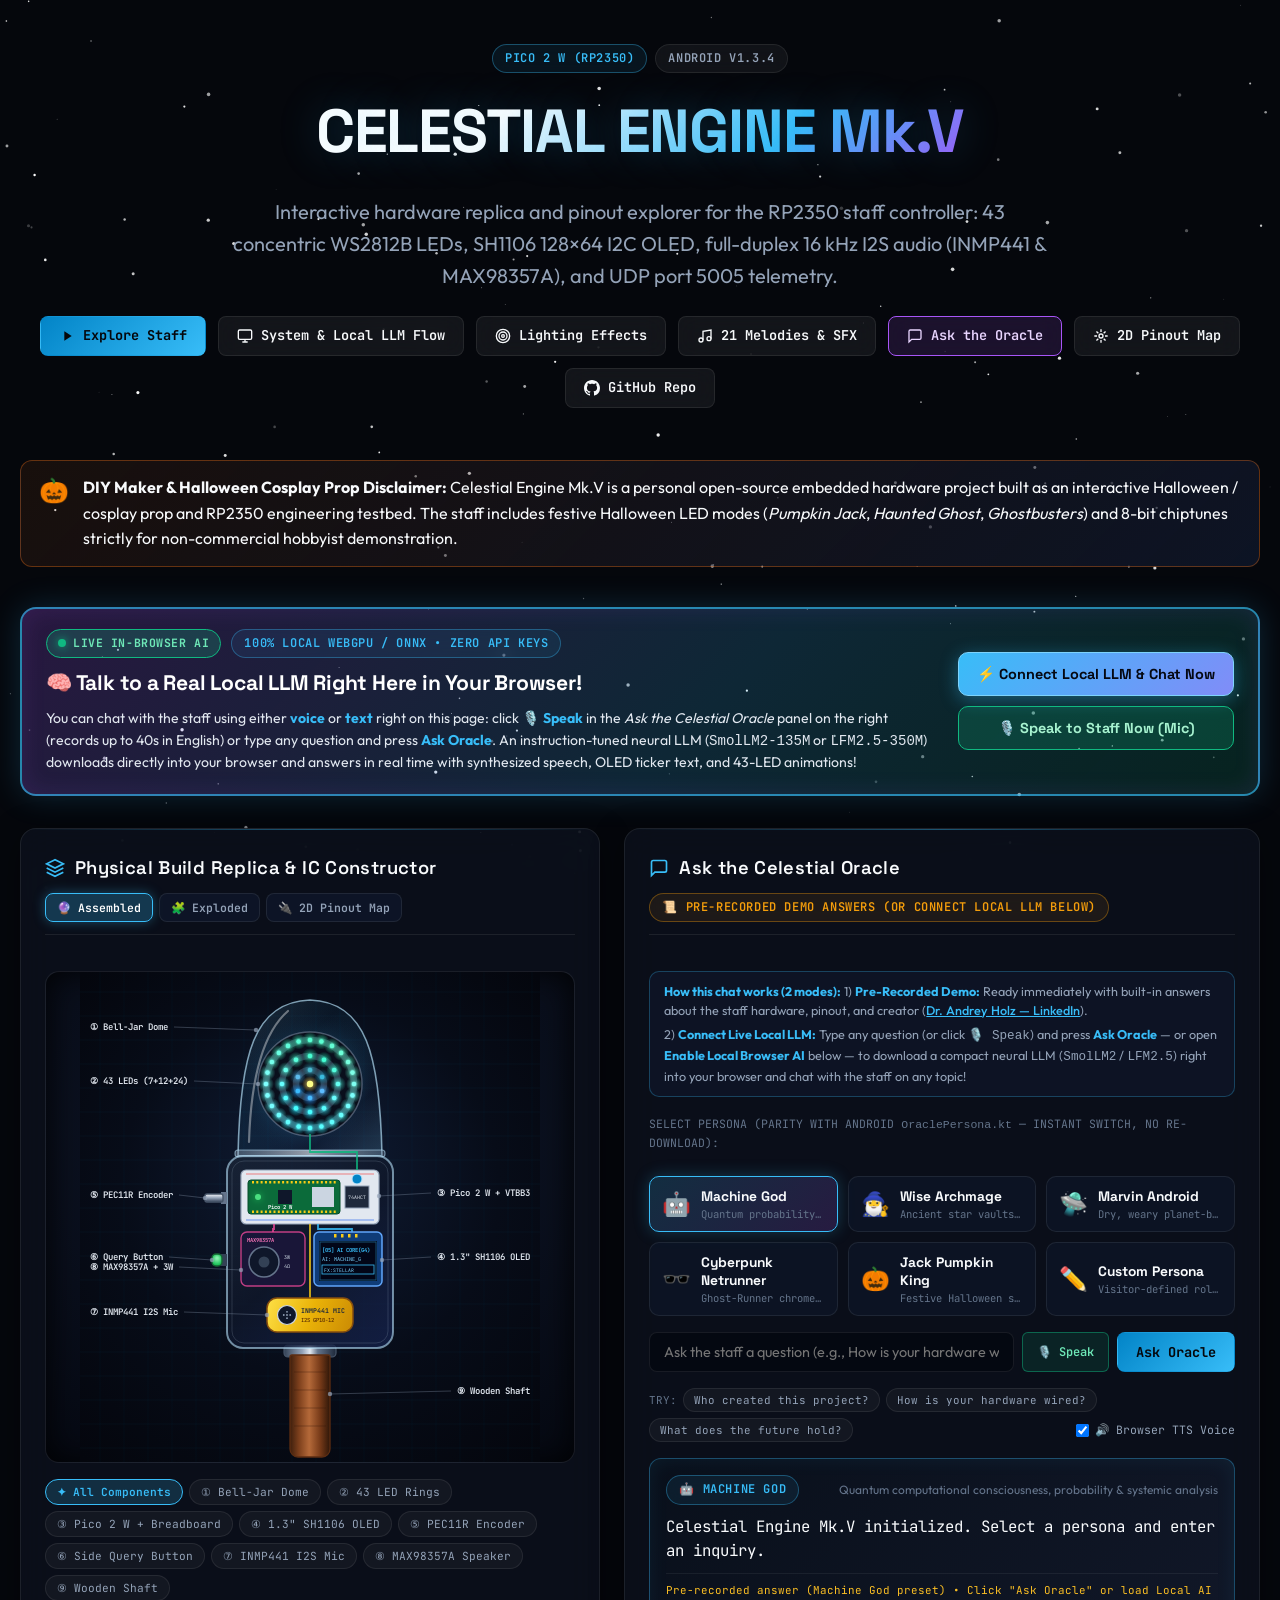
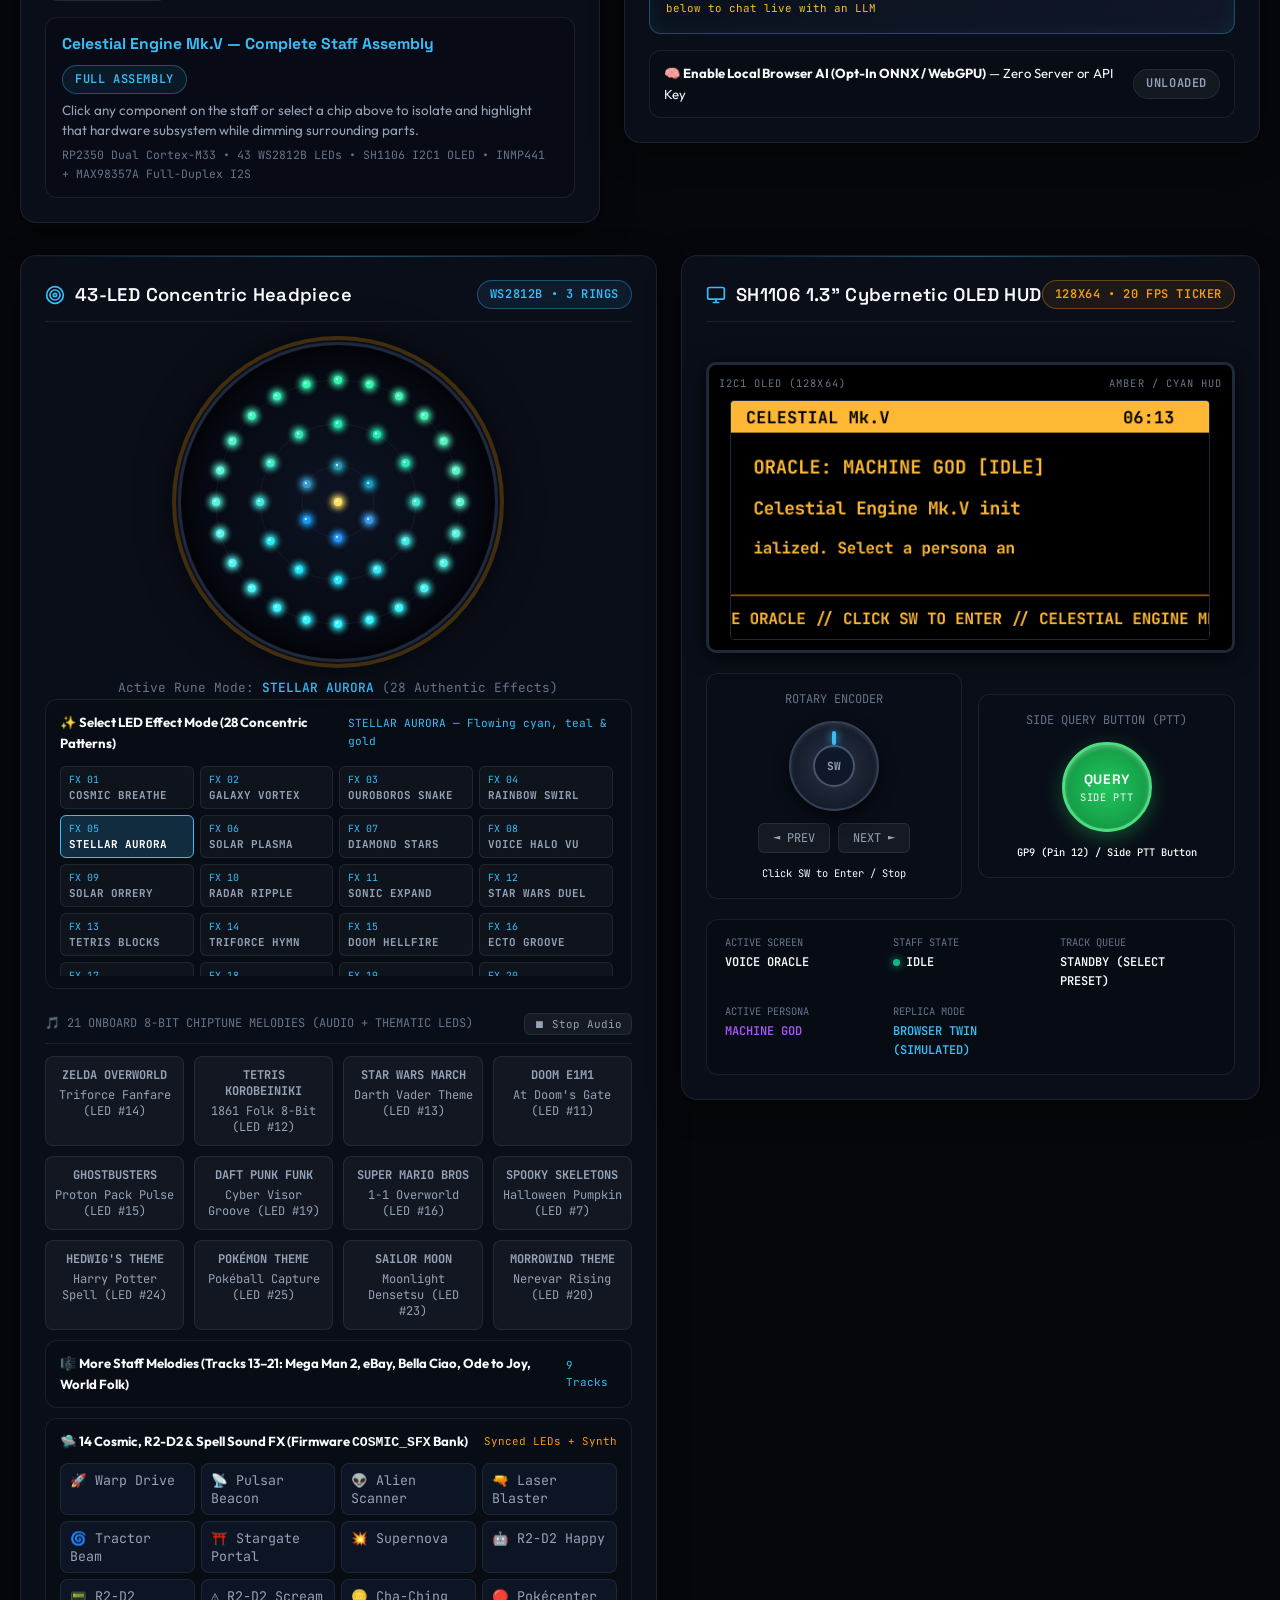
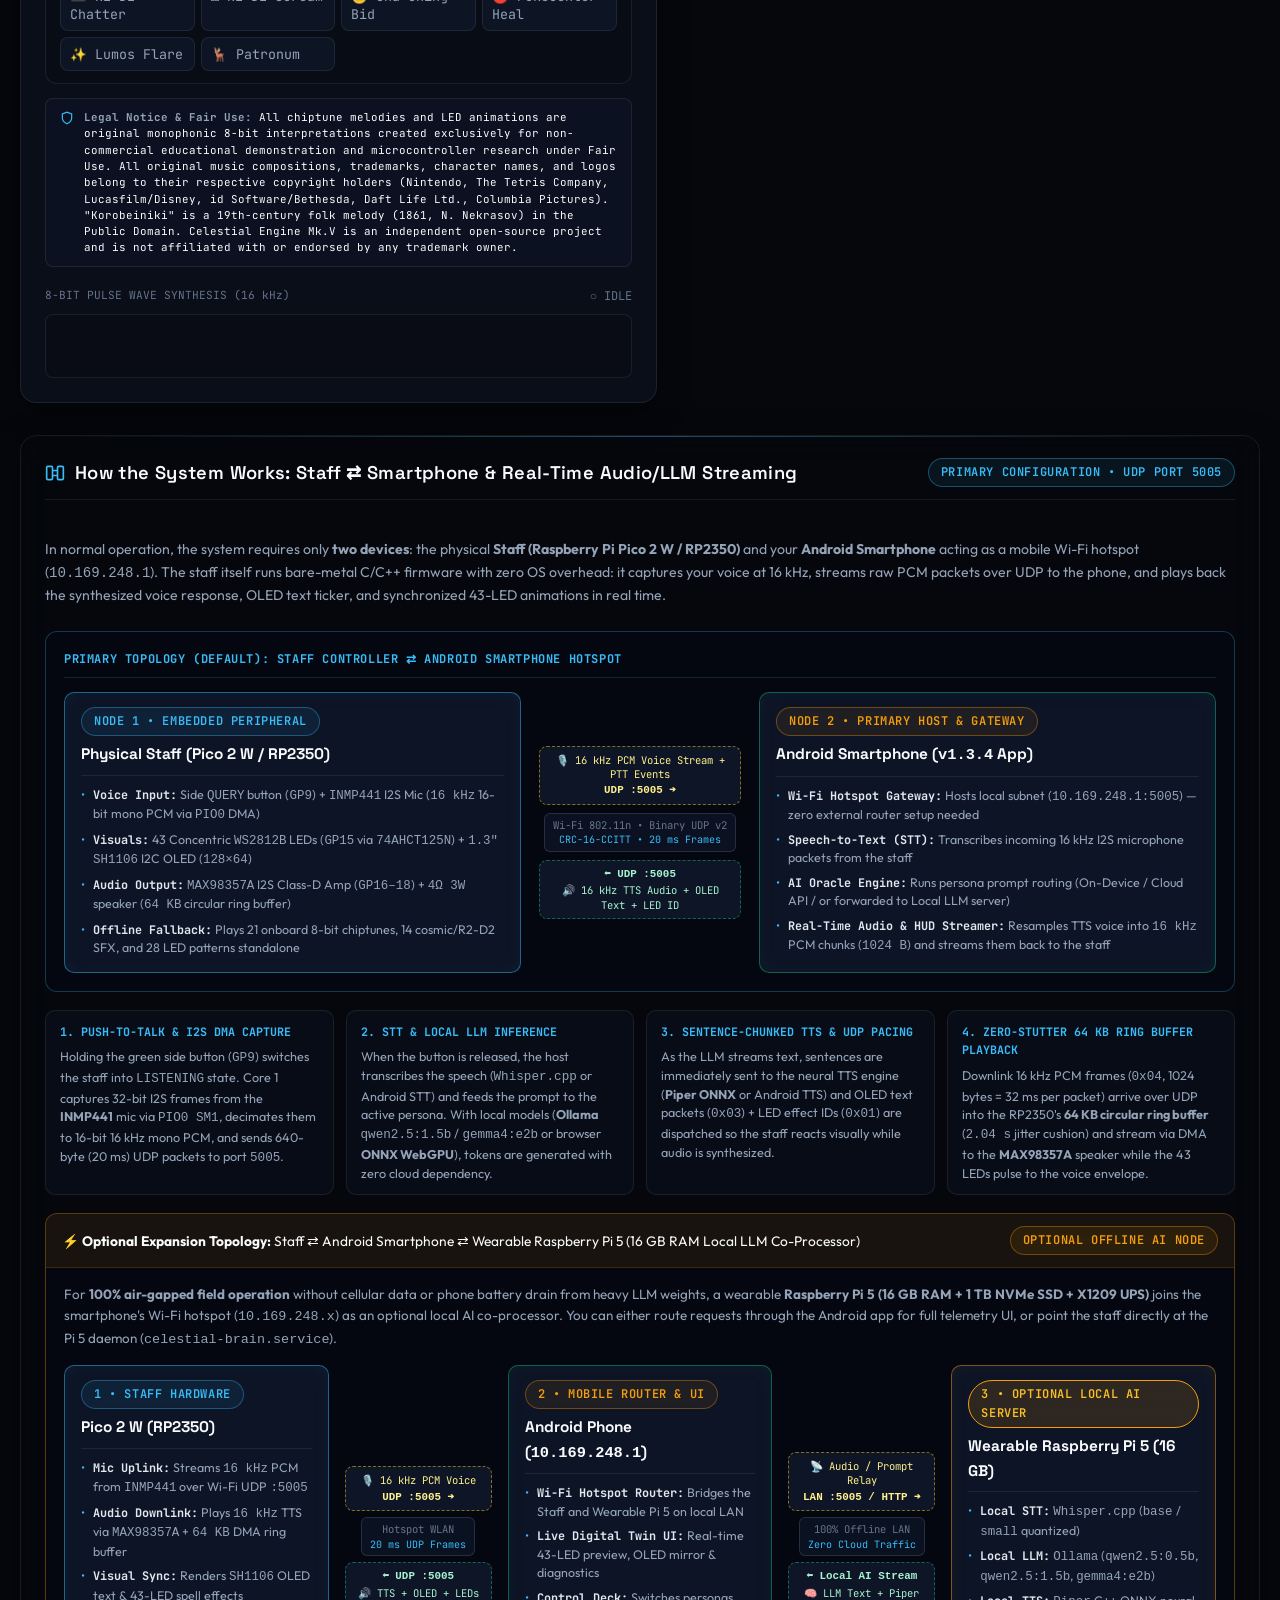
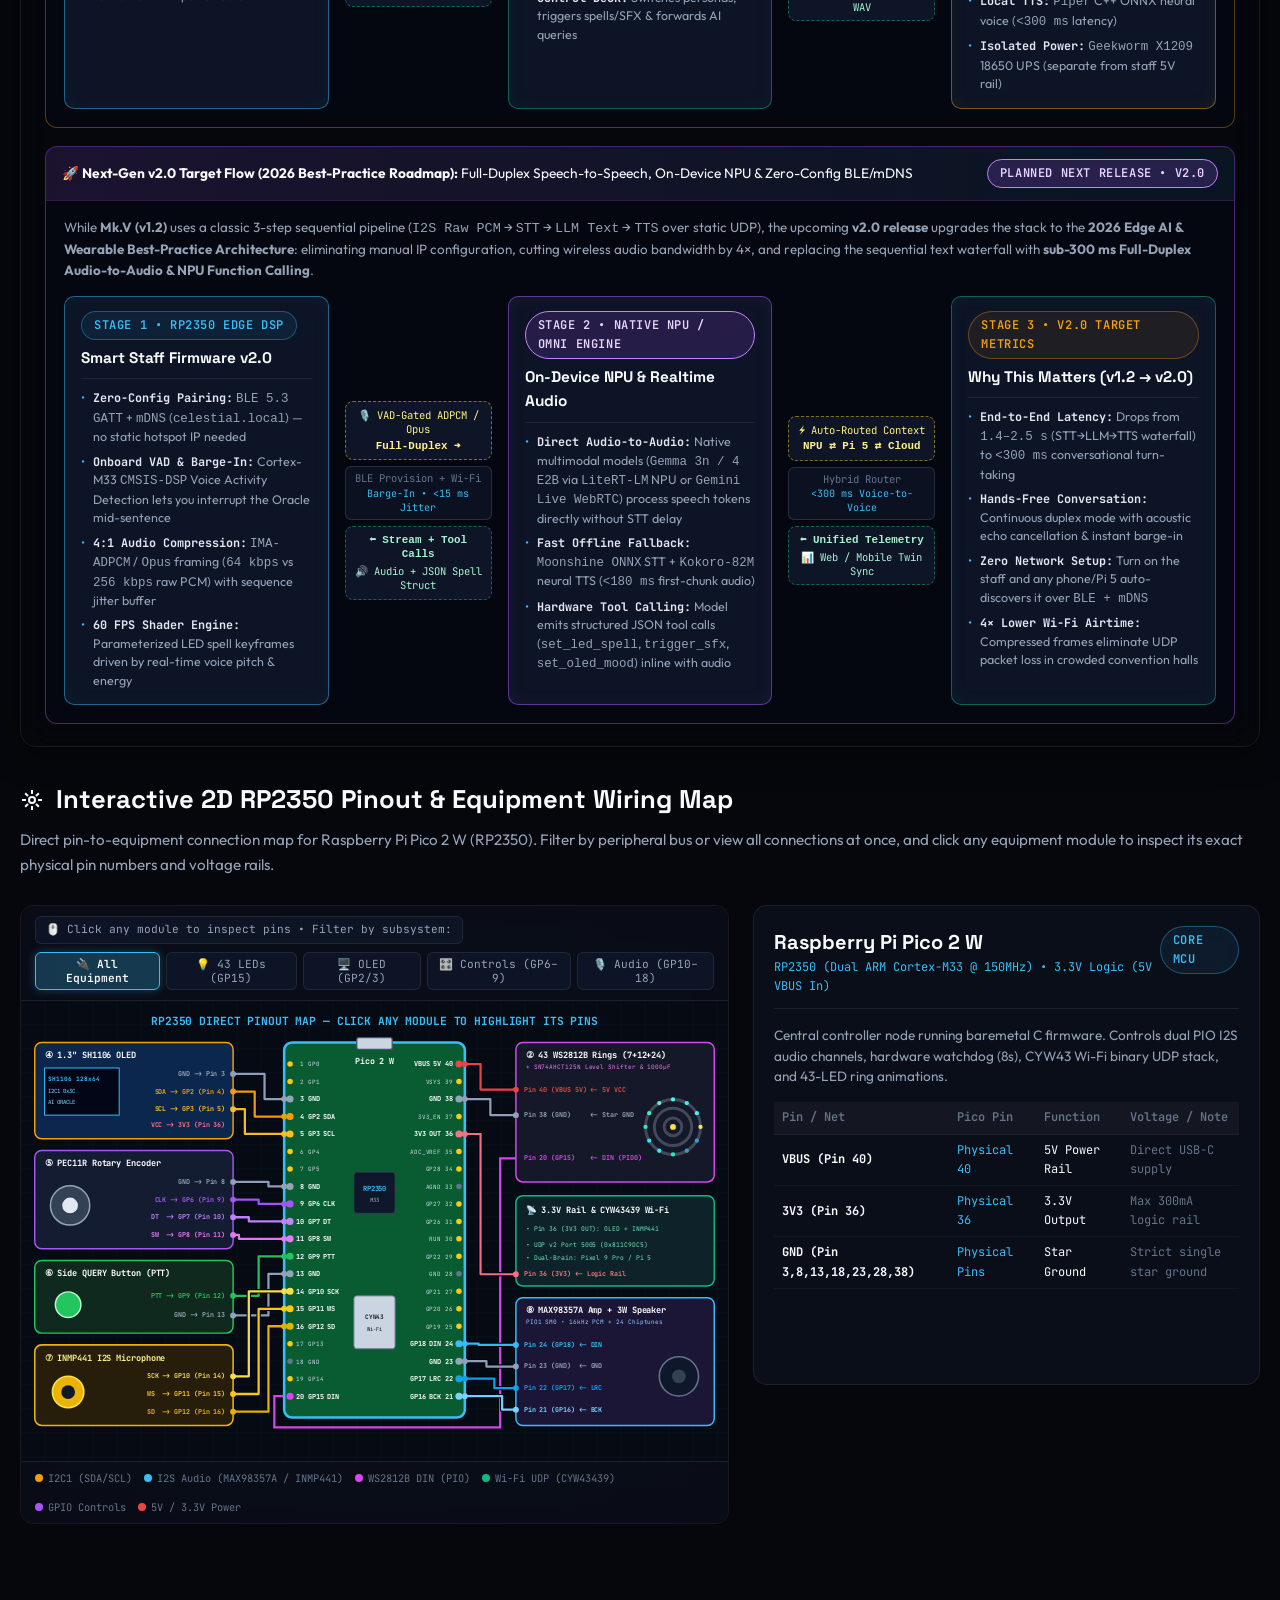
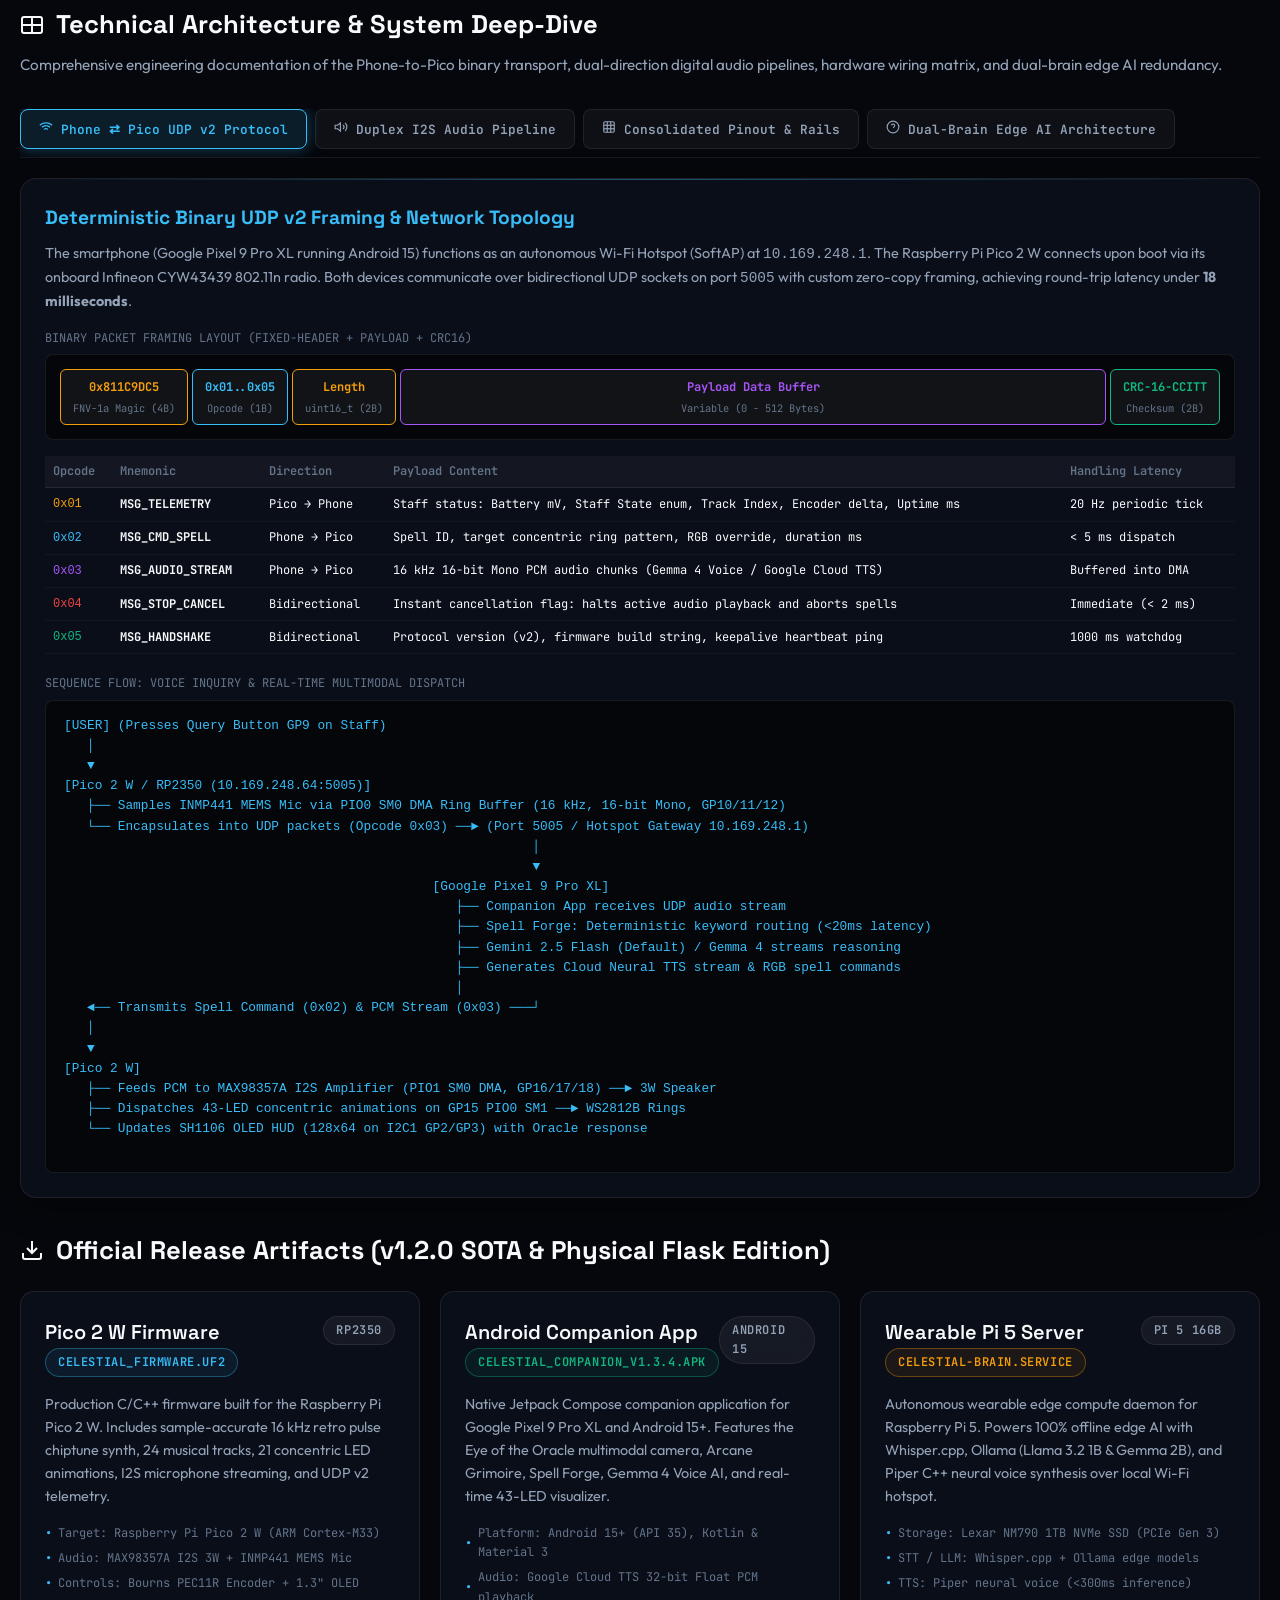
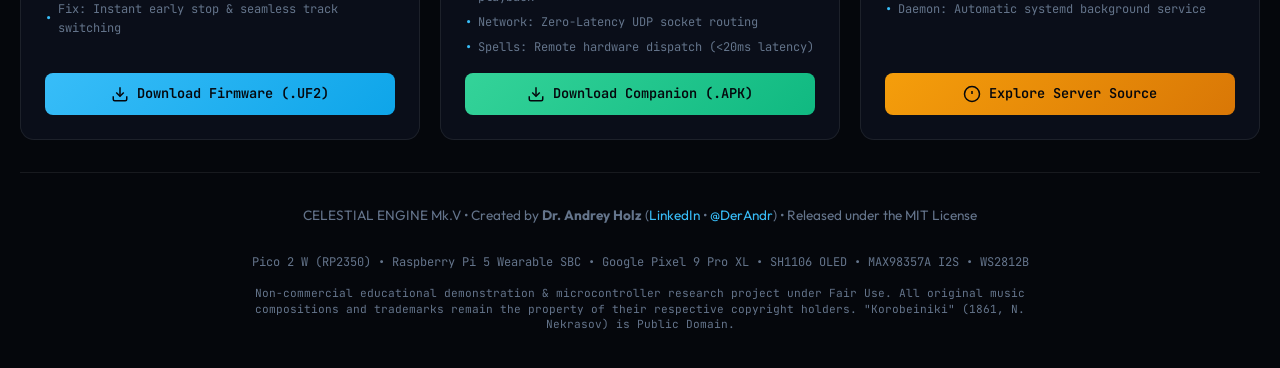
==== docs/index.html @ 2280d687 "docs: bump version to 1.3.5 and update knowledge base with DualEngineProvider" ====
<!DOCTYPE html>
<html lang="en">
<head>
  <meta charset="UTF-8">
  <meta name="viewport" content="width=device-width, initial-scale=1.0">
  <title>Celestial Engine Mk.V — Hardware Replica &amp; RP2350 Pinout</title>
  <meta name="description" content="Interactive digital twin and web simulator for Celestial Engine Mk.V. Autonomous AI Staff with RP2350, 43 concentric WS2812B LEDs, duplex I2S audio, and wearable Raspberry Pi 5.">
  
  <link rel="preconnect" href="https://fonts.googleapis.com">
  <link rel="preconnect" href="https://fonts.gstatic.com" crossorigin>
  <link href="https://fonts.googleapis.com/css2?family=JetBrains+Mono:wght@400;500;700&family=Outfit:wght@400;500;600;700&family=Space+Grotesk:wght@500;700&display=swap" rel="stylesheet">
  <link rel="icon" href="favicon.ico" type="image/x-icon">
  <link rel="stylesheet" href="simulator.css?v=1.3.5">
</head>
<body>
  <!-- Ambient Deep Space Starfield -->
  <canvas id="space-canvas"></canvas>

  <div class="app-container">
    <!-- Hero Header -->
    <header class="hero-header">
      <div class="badge-row">
        <span class="badge cyan">Pico 2 W (RP2350)</span>
        <span id="header-android-badge" class="badge">Android v1.3.4</span>







      </div>

      <h1 class="hero-title">CELESTIAL ENGINE Mk.V</h1>
      <p class="hero-subtitle">
        Interactive hardware replica and pinout explorer for the RP2350 staff controller: 43 concentric WS2812B LEDs, SH1106 128×64 I2C OLED, full-duplex 16 kHz I2S audio (INMP441 &amp; MAX98357A), and UDP port 5005 telemetry.
      </p>

      <div class="quick-links">
        <a href="#replica-showcase" class="btn-pill primary">
          <svg width="16" height="16" viewBox="0 0 24 24" fill="currentColor"><path d="M8 5v14l11-7z"/></svg>
          Explore Staff
        </a>
        <a href="#system-overview" class="btn-pill">
          <svg width="16" height="16" viewBox="0 0 24 24" fill="none" stroke="currentColor" stroke-width="2"><rect x="2" y="3" width="20" height="14" rx="2"/><path d="M8 21h8M12 17v4"/></svg>
          System &amp; Local LLM Flow
        </a>
        <a href="#lighting-effects-drawer" class="btn-pill">
          <svg width="16" height="16" viewBox="0 0 24 24" fill="none" stroke="currentColor" stroke-width="2"><circle cx="12" cy="12" r="10"/><circle cx="12" cy="12" r="6"/><circle cx="12" cy="12" r="2"/></svg>
          Lighting Effects
        </a>
        <a href="#preset-zelda" class="btn-pill">
          <svg width="16" height="16" viewBox="0 0 24 24" fill="none" stroke="currentColor" stroke-width="2"><path d="M9 18V5l12-2v13"/><circle cx="6" cy="18" r="3"/><circle cx="18" cy="16" r="3"/></svg>
          21 Melodies &amp; SFX
        </a>
        <a href="#oracle-console" class="btn-pill" style="border-color: var(--violet-arcane); color: #e9d5ff; background: rgba(168, 85, 247, 0.14);">
          <svg width="16" height="16" viewBox="0 0 24 24" fill="none" stroke="currentColor" stroke-width="2"><path d="M21 15a2 2 0 0 1-2 2H7l-4 4V5a2 2 0 0 1 2-2h14a2 2 0 0 1 2 2z"/></svg>
          Ask the Oracle
        </a>
        <a href="#schematic" class="btn-pill">
          <svg width="16" height="16" viewBox="0 0 24 24" fill="none" stroke="currentColor" stroke-width="2"><circle cx="12" cy="12" r="3"/><path d="M12 2v4m0 12v4M2 12h4m12 0h4m-3.17-6.83l-2.83 2.83m-8 8l-2.83 2.83m0-13.66l2.83 2.83m8 8l2.83 2.83"/></svg>
          2D Pinout Map
        </a>
        <a href="https://github.com/DerAndr/celestial_engine_project" target="_blank" rel="noopener" class="btn-pill">
          <svg width="16" height="16" viewBox="0 0 24 24" fill="currentColor"><path d="M12 0C5.37 0 0 5.37 0 12c0 5.31 3.435 9.795 8.205 11.385.6.105.825-.255.825-.57 0-.285-.015-1.23-.015-2.235-3.015.555-3.795-.735-4.035-1.41-.135-.345-.72-1.41-1.23-1.695-.42-.225-1.02-.78-.015-.795.945-.015 1.62.87 1.845 1.23 1.08 1.815 2.805 1.305 3.495.99.105-.78.42-1.305.765-1.605-2.67-.3-5.46-1.335-5.46-5.925 0-1.305.465-2.385 1.23-3.225-.12-.3-.54-1.53.12-3.18 0 0 1.005-.315 3.3 1.23.96-.27 1.98-.405 3-.405s2.04.135 3 .405c2.295-1.56 3.3-1.23 3.3-1.23.66 1.65.24 2.88.12 3.18.765.84 1.23 1.905 1.23 3.225 0 4.605-2.805 5.625-5.475 5.925.435.375.81 1.095.81 2.22 0 1.605-.015 2.895-.015 3.3 0 .315.225.69.825.57A12.02 12.02 0 0024 12c0-6.63-5.37-12-12-12z"/></svg>
          GitHub Repo
        </a>
      </div>
    </header>

    <!-- DIY Maker & Halloween Prop Disclaimer -->
    <aside class="prop-disclaimer-banner" aria-label="DIY Prop and Educational Project Disclaimer">
      <div class="prop-disclaimer-icon">🎃</div>
      <div class="prop-disclaimer-body">
        <strong>DIY Maker &amp; Halloween Cosplay Prop Disclaimer:</strong>
        Celestial Engine Mk.V is a personal open-source embedded hardware project built as an interactive Halloween / cosplay prop and RP2350 engineering testbed. The staff includes festive Halloween LED modes (<em>Pumpkin Jack</em>, <em>Haunted Ghost</em>, <em>Ghostbusters</em>) and 8-bit chiptunes strictly for non-commercial hobbyist demonstration.
      </div>
    </aside>

    <!-- Prominent Live In-Browser Local LLM Callout Banner -->
    <section class="live-llm-hero-banner" aria-label="Talk to a Live Local LLM in Your Browser">
      <div class="live-llm-banner-left">
        <div class="live-llm-badge-row">
          <span class="live-llm-pulse-pill"><span class="live-llm-dot"></span> LIVE IN-BROWSER AI</span>
          <span class="badge cyan">100% LOCAL WEBGPU / ONNX • ZERO API KEYS</span>
        </div>
        <h2 class="live-llm-banner-title">
          🧠 Talk to a Real Local LLM Right Here in Your Browser!
        </h2>
        <p class="live-llm-banner-desc">
          You can chat with the staff using either <strong>voice</strong> or <strong>text</strong> right on this page:
          click <strong>🎙️ Speak</strong> in the <em>Ask the Celestial Oracle</em> panel on the right (records up to 40s in English) or type any question and press <strong>Ask Oracle</strong>. An instruction-tuned neural LLM (<code>SmolLM2-135M</code> or <code>LFM2.5-350M</code>) downloads directly into your browser and answers in real time with synthesized speech, OLED ticker text, and 43-LED animations!
        </p>
      </div>
      <div class="live-llm-banner-actions">
        <button type="button" id="banner-btn-connect-llm" class="btn-llm-cta primary">
          ⚡ Connect Local LLM &amp; Chat Now
        </button>
        <button type="button" id="banner-btn-speak-now" class="btn-llm-cta voice">
          🎙️ Speak to Staff Now (Mic)
        </button>
      </div>
    </section>

    <!-- =====================================================================
         PHYSICAL BUILD REPLICA, IC BREADBOARD CAD & ORACLE CONSOLE
         ===================================================================== -->
    <section id="replica-showcase" class="replica-showcase-grid" aria-label="Interactive Physical Staff Replica and Oracle Console">
      
      <!-- Left Card: Physical Staff Replica, Exploded View & IC Breadboard CAD Constructor -->
      <article class="glass-panel replica-visual-panel">
        <div class="panel-header" style="flex-wrap: wrap; gap: 10px;">
          <h2 class="panel-title">
            <svg width="20" height="20" viewBox="0 0 24 24" fill="none" stroke="currentColor" stroke-width="2"><path d="M12 2L2 7l10 5 10-5-10-5z"/><path d="M2 17l10 5 10-5"/><path d="M2 12l10 5 10-5"/></svg>
            Physical Build Replica &amp; IC Constructor
          </h2>
          <div class="replica-view-switcher" role="tablist" aria-label="Visualization Mode">
            <button type="button" class="replica-view-btn active" data-view="assembled" title="Assembled Physical Staff Replica">🔮 Assembled</button>
            <button type="button" class="replica-view-btn" data-view="exploded" title="Exploded Physical Build Overview">🧩 Exploded</button>
            <button type="button" class="replica-view-btn" data-view="breadboard" title="Interactive 2D RP2350 Pinout &amp; Equipment Wiring">🔌 2D Pinout Map</button>
            <button type="button" class="replica-view-btn" data-view="3d" style="display: none;" title="Optional Interactive 3D WebGL Replica">🧊 3D View</button>
          </div>
        </div>

        <div class="replica-stage-box">
          <canvas id="replica-2d-canvas" width="460" height="490" aria-label="Interactive Physical Replica and Breadboard CAD Canvas"></canvas>
          <div id="replica-3d-container" class="replica-3d-viewport" style="display: none;" aria-label="Interactive 3D Staff Viewport"></div>
        </div>

        <!-- Clickable Hardware Hotspot Chips -->
        <div class="hotspot-chip-row" aria-label="Hardware Region Inspector">
          <button type="button" class="hotspot-chip-btn active" data-hotspot="all">✦ All Components</button>
          <button type="button" class="hotspot-chip-btn" data-hotspot="dome">① Bell-Jar Dome</button>
          <button type="button" class="hotspot-chip-btn" data-hotspot="leds">② 43 LED Rings</button>
          <button type="button" class="hotspot-chip-btn" data-hotspot="pico">③ Pico 2 W + Breadboard</button>
          <button type="button" class="hotspot-chip-btn" data-hotspot="oled">④ 1.3" SH1106 OLED</button>
          <button type="button" class="hotspot-chip-btn" data-hotspot="encoder">⑤ PEC11R Encoder</button>
          <button type="button" class="hotspot-chip-btn" data-hotspot="query">⑥ Side Query Button</button>
          <button type="button" class="hotspot-chip-btn" data-hotspot="kinder_mic">⑦ INMP441 I2S Mic</button>
          <button type="button" class="hotspot-chip-btn" data-hotspot="audio">⑧ MAX98357A Speaker</button>
          <button type="button" class="hotspot-chip-btn" data-hotspot="shaft">⑨ Wooden Shaft</button>
        </div>

        <!-- Selected Hotspot Inspector Details -->
        <div class="hotspot-inspector-box" aria-live="polite">
          <div style="display: flex; justify-content: space-between; align-items: center; gap: 8px; flex-wrap: wrap;">
            <strong id="replica-hotspot-title" style="color: var(--cyan-primary); font-family: var(--font-display); font-size: 0.98rem;">Clear Tapered Bell-Jar Dome (~65 × 95 mm)</strong>
            <span id="replica-hotspot-badge" class="badge cyan">OPTICAL DIFFUSER</span>
          </div>
          <p id="replica-hotspot-summary" style="font-size: 0.84rem; color: var(--text-secondary); margin-top: 6px; line-height: 1.5;"></p>
          <div id="replica-hotspot-specs" style="font-family: var(--font-mono); font-size: 0.72rem; color: var(--text-muted); margin-top: 6px;"></div>
        </div>
      </article>

      <!-- Right Card: Ask the Oracle (6 Authoritative Android Personas + Scripted & Opt-in Local Browser AI) -->
      <article id="oracle-console" class="glass-panel oracle-console-panel">
        <div class="panel-header" style="flex-wrap: wrap; gap: 10px;">
          <h2 class="panel-title">
            <svg width="20" height="20" viewBox="0 0 24 24" fill="none" stroke="currentColor" stroke-width="2"><path d="M21 15a2 2 0 0 1-2 2H7l-4 4V5a2 2 0 0 1 2-2h14a2 2 0 0 1 2 2z"/></svg>
            Ask the Celestial Oracle
          </h2>
          <span id="oracle-mode-pill" class="badge gold">📜 PRE-RECORDED DEMO ANSWERS (OR CONNECT LOCAL LLM BELOW)</span>
        </div>

        <!-- Clear 2-Mode Quick Instruction Box -->
        <div class="oracle-quick-guide">
          <div>
            <strong>How this chat works (2 modes):</strong>
            1) <strong>Pre-Recorded Demo:</strong> Ready immediately with built-in answers about the staff hardware, pinout, and creator (<a href="https://www.linkedin.com/in/andrey-holz/" target="_blank" rel="noopener">Dr. Andrey Holz — LinkedIn</a>).
          </div>
          <div>
            2) <strong>Connect Live Local LLM:</strong> Type any question (or click <code>🎙️ Speak</code>) and press <strong>Ask Oracle</strong> — or open <strong>Enable Local Browser AI</strong> below — to download a compact neural LLM (<code>SmolLM2</code> / <code>LFM2.5</code>) right into your browser and chat with the staff on any topic!
          </div>
        </div>

        <div style="font-family: var(--font-mono); font-size: 0.72rem; color: var(--text-muted); margin-top: 2px; margin-bottom: 8px;">
          SELECT PERSONA (PARITY WITH ANDROID <code>OraclePersona.kt</code> — INSTANT SWITCH, NO RE-DOWNLOAD):
        </div>

        <!-- 6 Authoritative Personas Grid -->
        <div class="persona-grid" role="group" aria-label="Oracle Personalities">
          <button type="button" class="persona-card-btn active" data-persona="machine_god" aria-pressed="true">
            <span class="persona-icon">🤖</span>
            <div class="persona-meta">
              <strong>Machine God</strong>
              <span>Quantum probability &amp; causality</span>
            </div>
          </button>
          <button type="button" class="persona-card-btn" data-persona="archmage" aria-pressed="false">
            <span class="persona-icon">🧙‍♂️</span>
            <div class="persona-meta">
              <strong>Wise Archmage</strong>
              <span>Ancient star vaults &amp; wisdom</span>
            </div>
          </button>
          <button type="button" class="persona-card-btn" data-persona="marvin" aria-pressed="false">
            <span class="persona-icon">🛸</span>
            <div class="persona-meta">
              <strong>Marvin Android</strong>
              <span>Dry, weary planet-brain sarcasm</span>
            </div>
          </button>
          <button type="button" class="persona-card-btn" data-persona="cyberpunk" aria-pressed="false">
            <span class="persona-icon">🕶️</span>
            <div class="persona-meta">
              <strong>Cyberpunk Netrunner</strong>
              <span>Ghost-Runner chrome &amp; street slang</span>
            </div>
          </button>
          <button type="button" class="persona-card-btn" data-persona="pumpkin_lord" aria-pressed="false">
            <span class="persona-icon">🎃</span>
            <div class="persona-meta">
              <strong>Jack Pumpkin King</strong>
              <span>Festive Halloween spirit &amp; whimsy</span>
            </div>
          </button>
          <button type="button" class="persona-card-btn" data-persona="custom" aria-pressed="false">
            <span class="persona-icon">✏️</span>
            <div class="persona-meta">
              <strong>Custom Persona</strong>
              <span>Visitor-defined role instructions</span>
            </div>
          </button>
        </div>

        <!-- Custom Persona Prompt Editor (Shown when 'custom' is active) -->
        <div id="custom-persona-editor" class="custom-persona-box" style="display: none;">
          <div style="display: flex; justify-content: space-between; align-items: center;">
            <label for="custom-prompt-input" style="font-family: var(--font-mono); font-size: 0.72rem; color: var(--cyan-primary);">
              CUSTOM SYSTEM INSTRUCTIONS (LOCAL BROWSER STORAGE ONLY):
            </label>
            <span id="custom-prompt-counter" style="font-family: var(--font-mono); font-size: 0.7rem; color: var(--text-muted);">0 / 280</span>
          </div>
          <textarea id="custom-prompt-input" rows="2" maxlength="280" placeholder="e.g. You are an orbital ship navigator speaking in crisp astronomical coordinates..."></textarea>
          <div style="display: flex; justify-content: space-between; align-items: center; gap: 8px; flex-wrap: wrap;">
            <span style="font-size: 0.72rem; color: var(--gold-accent);">Note: Live custom role generation requires enabling Local AI below.</span>
            <button type="button" id="custom-prompt-reset" class="btn-icon-step">Reset Custom Prompt</button>
          </div>
        </div>

        <!-- Question Input Form -->
        <form id="oracle-query-form" class="oracle-input-form">
          <label for="oracle-question-input" class="sr-only">Ask the Oracle a question</label>
          <input type="text" id="oracle-question-input" maxlength="200" placeholder="Ask the staff a question (e.g., How is your hardware wired? What awaits tomorrow?)" autocomplete="off">
          <button type="button" id="oracle-mic-btn" class="btn-icon-step mic-speak-btn" title="Click to record voice question via microphone (English)">🎙️ Speak</button>
          <button type="submit" id="oracle-send-btn" class="btn-pill primary">Ask Oracle</button>
          <button type="button" id="oracle-cancel-btn" class="btn-icon-step" style="display: none; border-color: #ef4444; color: #ef4444;">✕ Cancel</button>
        </form>

        <!-- Live Microphone Recording Indicator & Level Meter -->
        <div id="mic-recording-banner" class="mic-recording-banner" style="display: none;" role="status" aria-live="polite">
          <div class="mic-rec-header">
            <span class="mic-rec-dot"></span>
            <strong id="mic-rec-status-title">REC (MAX 40s) • RECORDING SPEECH FROM INMP441 MIC (16 kHz I2S)</strong>
            <div id="mic-level-bars" class="mic-level-bars" aria-hidden="true">
              <span></span><span></span><span></span><span></span><span></span><span></span>
              <span></span><span></span><span></span><span></span><span></span><span></span>
            </div>
            <button type="button" id="mic-stop-send-btn" class="btn-icon-step mic-stop-btn">⏹ Stop &amp; Send</button>
          </div>
          <div id="mic-live-transcript" class="mic-live-transcript">
            🎙️ Speak your question into the microphone (up to 40s)...
          </div>
        </div>

        <!-- Quick Sample Inquiry Chips -->
        <div class="sample-chips-row">
          <span style="font-family: var(--font-mono); font-size: 0.68rem; color: var(--text-muted);">TRY:</span>
          <button type="button" class="sample-prompt-chip" data-prompt="Who created this project and what is his LinkedIn?">Who created this project?</button>
          <button type="button" class="sample-prompt-chip" data-prompt="How is your hardware wired inside the dome?">How is your hardware wired?</button>
          <button type="button" class="sample-prompt-chip" data-prompt="What does the future hold for my project?">What does the future hold?</button>
          <label style="margin-left: auto; display: inline-flex; align-items: center; gap: 6px; font-family: var(--font-mono); font-size: 0.72rem; color: var(--text-secondary); cursor: pointer;">
            <input type="checkbox" id="oracle-tts-toggle" checked>
            🔊 Browser TTS Voice
          </label>
        </div>

        <!-- Oracle Output Display Box -->
        <div class="oracle-output-card" aria-live="polite">
          <div style="display: flex; justify-content: space-between; align-items: center; gap: 8px; flex-wrap: wrap;">
            <span id="active-persona-badge" class="badge cyan">🤖 Machine God</span>
            <span id="active-persona-subtitle" style="font-size: 0.75rem; color: var(--text-muted);">Quantum computational consciousness, probability &amp; systemic analysis</span>
          </div>
          <p id="oracle-response-text" class="oracle-response-body">
            Celestial Engine Mk.V initialized. Select a persona and enter an inquiry.
          </p>
          <div id="oracle-response-source" class="oracle-response-meta">
            Pre-recorded answer (Machine God preset) • Click "Ask Oracle" or load Local AI below to chat live with an LLM
          </div>
        </div>

        <!-- Opt-In Browser-Only Local AI Panel (Zero automatic downloads on page load!) -->
        <details class="local-ai-optin-drawer">
          <summary>
            <span>🧠 <strong>Enable Local Browser AI (Opt-In ONNX / WebGPU)</strong> — Zero Server or API Key</span>
            <span id="local-ai-status-badge" class="badge">UNLOADED</span>
          </summary>
          <div class="local-ai-drawer-body">
            <p style="font-size: 0.8rem; color: var(--text-secondary); line-height: 1.5;">
              By default, the showcase uses instant <strong>Scripted Demo Mode</strong> with zero model downloads. You can optionally download a compact instruction-tuned LLM directly into your browser via <strong>Transformers.js v4.3.2 + ONNX Runtime Web</strong> inside a dedicated Web Worker. Once cached, prompts are processed locally on your device.
            </p>
            <div style="display: flex; justify-content: space-between; align-items: center; flex-wrap: wrap; gap: 8px;">
              <span id="webgpu-probe-badge" style="font-family: var(--font-mono); font-size: 0.72rem; color: var(--cyan-primary);">Probing WebGPU support...</span>
              <span style="font-family: var(--font-mono); font-size: 0.68rem; color: var(--text-muted);">Note: Mobile browsers may close tabs under high RAM pressure.</span>
            </div>

            <div class="local-ai-controls-row">
              <label for="local-ai-model-select" class="sr-only">Select Local AI Model</label>
              <select id="local-ai-model-select" class="local-ai-select">
                <option value="smollm2-135m">Lightweight: HuggingFaceTB/SmolLM2-135M-Instruct (~120 MB q4f16 • Apache-2.0) — Recommended Default</option>
                <option value="lfm2.5-350m">Enhanced: onnx-community/LFM2.5-350M-ONNX (~258 MB q4f16 • LFM License 1.0 • WebGPU Only)</option>
              </select>
              <button type="button" id="btn-load-ai" class="btn-pill primary">⬇ Confirm &amp; Download Selected Model</button>
              <button type="button" id="btn-unload-ai" class="btn-icon-step" style="display: none; border-color: #f59e0b; color: #fbbf24;">Unload Model &amp; Return to Scripted</button>
            </div>

            <div id="local-ai-model-desc" style="font-family: var(--font-mono); font-size: 0.72rem; color: var(--text-muted);">
              135M parameters • ~120 MB download (q4f16) • Fast initialization, low RAM footprint. • License: Apache-2.0
            </div>

            <div id="local-ai-progress-wrap" class="ai-progress-bar-wrap" style="display: none;">
              <div id="local-ai-progress-bar" class="ai-progress-bar-fill" style="width: 0%;"></div>
            </div>
            <div id="local-ai-progress-text" style="font-family: var(--font-mono); font-size: 0.72rem; color: var(--cyan-primary);"></div>
            <div id="local-ai-error-text" style="font-family: var(--font-mono); font-size: 0.74rem; color: #f87171;"></div>
          </div>
        </details>
      </article>
    </section>

    <!-- Interactive Digital Twin Section -->
    <main id="simulator" class="simulator-layout">
      
      <!-- Left Column: 43 Concentric LED Rings -->
      <section class="glass-panel" aria-labelledby="led-panel-title">
        <div class="panel-header">
          <h2 id="led-panel-title" class="panel-title">
            <svg width="20" height="20" viewBox="0 0 24 24" fill="none" stroke="currentColor" stroke-width="2"><circle cx="12" cy="12" r="10"/><circle cx="12" cy="12" r="6"/><circle cx="12" cy="12" r="2"/></svg>
            43-LED Concentric Headpiece
          </h2>
          <span class="badge cyan">WS2812B • 3 Rings</span>
        </div>

        <div class="led-stage-container">
          <div class="led-housing">
            <canvas id="led-canvas" width="310" height="310" aria-label="43 Concentric WS2812B LEDs"></canvas>
          </div>
          <div class="led-caption">
            Active Rune Mode: <span id="telem-anim">STELLAR AURORA</span> (28 Authentic Effects)
          </div>
        </div>

        <!-- Direct 28-Effect Selector Drawer -->
        <details id="lighting-effects-drawer" class="fx-selector-drawer" open>
          <summary>
            <span>✨ <strong>Select LED Effect Mode (28 Concentric Patterns)</strong></span>
            <span id="active-fx-desc" style="font-family: var(--font-mono); font-size: 0.7rem; color: var(--cyan-primary);">STELLAR AURORA — Flowing cyan, teal &amp; gold</span>
          </summary>
          <div id="replica-effects-grid" class="fx-grid"></div>
        </details>

        <!-- 21 Chiptune Melodies + 14 Cosmic & R2-D2 Sound FX Showcase -->
        <div style="margin-top: 24px;">
          <div class="panel-header" style="margin-bottom: 12px; padding-bottom: 8px; display: flex; justify-content: space-between; align-items: center; gap: 8px;">
            <span style="font-family: var(--font-mono); font-size: 0.75rem; color: var(--text-muted); text-transform: uppercase;">
              🎵 21 Onboard 8-Bit Chiptune Melodies (Audio + Thematic LEDs)
            </span>
            <button type="button" id="btn-stop-audio" class="btn-icon-step" style="font-size: 0.68rem; padding: 3px 9px;" title="Stop Chiptune / Sound FX">⏹ Stop Audio</button>
          </div>
          <div class="preset-grid">
            <button class="preset-btn zelda" data-track="3" id="preset-zelda">
              <strong>ZELDA OVERWORLD</strong>
              <span>Triforce Fanfare (LED #14)</span>
            </button>
            <button class="preset-btn tetris" data-track="1" id="preset-tetris">
              <strong>TETRIS KOROBEINIKI</strong>
              <span>1861 Folk 8-Bit (LED #12)</span>
            </button>
            <button class="preset-btn starwars" data-track="2" id="preset-starwars">
              <strong>STAR WARS MARCH</strong>
              <span>Darth Vader Theme (LED #13)</span>
            </button>
            <button class="preset-btn doom" data-track="0" id="preset-doom">
              <strong>DOOM E1M1</strong>
              <span>At Doom's Gate (LED #11)</span>
            </button>
            <button class="preset-btn" data-track="4" id="preset-ghostbusters">
              <strong>GHOSTBUSTERS</strong>
              <span>Proton Pack Pulse (LED #15)</span>
            </button>
            <button class="preset-btn daft" data-track="7" id="preset-daft">
              <strong>DAFT PUNK FUNK</strong>
              <span>Cyber Visor Groove (LED #19)</span>
            </button>
            <button class="preset-btn" data-track="5" id="preset-mario">
              <strong>SUPER MARIO BROS</strong>
              <span>1-1 Overworld (LED #16)</span>
            </button>
            <button class="preset-btn" data-track="6" id="preset-spooky">
              <strong>SPOOKY SKELETONS</strong>
              <span>Halloween Pumpkin (LED #7)</span>
            </button>
            <button class="preset-btn" data-track="9" id="preset-potter">
              <strong>HEDWIG'S THEME</strong>
              <span>Harry Potter Spell (LED #24)</span>
            </button>
            <button class="preset-btn" data-track="10" id="preset-pokemon">
              <strong>POKÉMON THEME</strong>
              <span>Pokéball Capture (LED #25)</span>
            </button>
            <button class="preset-btn" data-track="11" id="preset-sailor">
              <strong>SAILOR MOON</strong>
              <span>Moonlight Densetsu (LED #23)</span>
            </button>
            <button class="preset-btn" data-track="8" id="preset-morrowind">
              <strong>MORROWIND THEME</strong>
              <span>Nerevar Rising (LED #20)</span>
            </button>
          </div>

          <!-- Drawer for Remaining 9 World & Game Melodies (Tracks 12..20) -->
          <details class="fx-selector-drawer" style="margin-top: 10px;">
            <summary>
              <span>🎼 <strong>More Staff Melodies (Tracks 13–21: Mega Man 2, eBay, Bella Ciao, Ode to Joy, World Folk)</strong></span>
              <span style="font-family: var(--font-mono); font-size: 0.68rem; color: var(--cyan-primary);">9 Tracks</span>
            </summary>
            <div class="preset-grid" style="margin-top: 10px;">
              <button class="preset-btn" data-track="12">
                <strong>MEGA MAN 2</strong>
                <span>Dr. Wily Stage 1</span>
              </button>
              <button class="preset-btn" data-track="13">
                <strong>EBAY AUCTION</strong>
                <span>Sniping Frenzy (LED #26)</span>
              </button>
              <button class="preset-btn" data-track="14">
                <strong>BELLA CIAO</strong>
                <span>Italian Folk Anthem</span>
              </button>
              <button class="preset-btn" data-track="15">
                <strong>ODE TO JOY</strong>
                <span>Beethoven 9th</span>
              </button>
              <button class="preset-btn" data-track="16">
                <strong>GREENSLEEVES</strong>
                <span>16th-C English Ballad</span>
              </button>
              <button class="preset-btn" data-track="17">
                <strong>SAKURA SAKURA</strong>
                <span>Japanese Traditional</span>
              </button>
              <button class="preset-btn" data-track="18">
                <strong>MO LI HUA</strong>
                <span>Jasmine Flower</span>
              </button>
              <button class="preset-btn" data-track="19">
                <strong>DU LIEGST MIR</strong>
                <span>German Volkslied</span>
              </button>
              <button class="preset-btn" data-track="20">
                <strong>LA CUCARACHA</strong>
                <span>Mexican Folk Fiesta</span>
              </button>
            </div>
          </details>

          <!-- 14 Cosmic & R2-D2 Sound FX Bank (Firmware Parity) -->
          <details class="fx-selector-drawer" style="margin-top: 10px;" open>
            <summary>
              <span>🛸 <strong>14 Cosmic, R2-D2 &amp; Spell Sound FX (Firmware <code>COSMIC_SFX</code> Bank)</strong></span>
              <span style="font-family: var(--font-mono); font-size: 0.68rem; color: var(--gold-accent);">Synced LEDs + Synth</span>
            </summary>
            <div class="sfx-grid">
              <button type="button" class="sfx-btn" data-sfx="0">🚀 Warp Drive</button>
              <button type="button" class="sfx-btn" data-sfx="1">📡 Pulsar Beacon</button>
              <button type="button" class="sfx-btn" data-sfx="2">👽 Alien Scanner</button>
              <button type="button" class="sfx-btn" data-sfx="3">🔫 Laser Blaster</button>
              <button type="button" class="sfx-btn" data-sfx="4">🌀 Tractor Beam</button>
              <button type="button" class="sfx-btn" data-sfx="5">⛩️ Stargate Portal</button>
              <button type="button" class="sfx-btn" data-sfx="6">💥 Supernova</button>
              <button type="button" class="sfx-btn" data-sfx="7">🤖 R2-D2 Happy</button>
              <button type="button" class="sfx-btn" data-sfx="8">📟 R2-D2 Chatter</button>
              <button type="button" class="sfx-btn" data-sfx="9">⚠️ R2-D2 Scream</button>
              <button type="button" class="sfx-btn" data-sfx="10">🪙 Cha-Ching Bid</button>
              <button type="button" class="sfx-btn" data-sfx="11">🔴 Pokécenter Heal</button>
              <button type="button" class="sfx-btn" data-sfx="12">✨ Lumos Flare</button>
              <button type="button" class="sfx-btn" data-sfx="13">🦌 Patronum</button>
            </div>
          </details>

          <!-- Legal & Fair Use Notice -->
          <div class="legal-disclaimer-box">
            <svg width="14" height="14" viewBox="0 0 24 24" fill="none" stroke="currentColor" stroke-width="2" style="flex-shrink:0; margin-top:2px;"><path d="M12 22s8-4 8-10V5l-8-3-8 3v7c0 6 8 10 8 10z"/></svg>
            <div>
              <strong>Legal Notice &amp; Fair Use:</strong>
              All chiptune melodies and LED animations are original monophonic 8-bit interpretations created exclusively for non-commercial educational demonstration and microcontroller research under Fair Use. All original music compositions, trademarks, character names, and logos belong to their respective copyright holders (Nintendo, The Tetris Company, Lucasfilm/Disney, id Software/Bethesda, Daft Life Ltd., Columbia Pictures). "Korobeiniki" is a 19th-century folk melody (1861, N. Nekrasov) in the Public Domain. Celestial Engine Mk.V is an independent open-source project and is not affiliated with or endorsed by any trademark owner.
            </div>
          </div>
        </div>

        <!-- Audio Spectrum -->
        <div class="visualizer-container" style="margin-top: 20px;">
          <div style="display: flex; justify-content: space-between; align-items: center;">
            <span style="font-family: var(--font-mono); font-size: 0.7rem; color: var(--text-muted);">
              8-BIT PULSE WAVE SYNTHESIS (16 kHz)
            </span>
            <span id="audio-status" class="audio-status-pill">○ IDLE</span>
          </div>
          <canvas id="audio-spectrum-canvas" width="300" height="64" aria-label="Audio Spectrum Visualizer"></canvas>
        </div>
      </section>

      <!-- Right Column: SH1106 OLED HUD & Physical Controls -->
      <section class="glass-panel hardware-controls-panel" aria-labelledby="hud-panel-title">
        <div class="panel-header">
          <h2 id="hud-panel-title" class="panel-title">
            <svg width="20" height="20" viewBox="0 0 24 24" fill="none" stroke="currentColor" stroke-width="2"><rect x="2" y="3" width="20" height="14" rx="2" ry="2"/><line x1="8" y1="21" x2="16" y2="21"/><line x1="12" y1="17" x2="12" y2="21"/></svg>
            SH1106 1.3" Cybernetic OLED HUD
          </h2>
          <span class="badge gold">128x64 • 20 FPS Ticker</span>
        </div>

        <!-- OLED Bezel -->
        <div class="oled-bezel">
          <div class="oled-header-label">
            <span>I2C1 OLED (128x64)</span>
            <span>AMBER / CYAN HUD</span>
          </div>
          <canvas id="oled-canvas" width="128" height="64" aria-label="SH1106 OLED Display"></canvas>
          <div id="oled-sr-transcript" class="sr-only" aria-live="polite">OLED HUD Ready</div>
        </div>

        <!-- Physical Controls: Rotary Knob & Push-to-Talk -->
        <div class="physical-controls-row">
          
          <!-- Rotary Encoder Unit -->
          <div class="rotary-knob-unit">
            <div style="font-family: var(--font-mono); font-size: 0.75rem; color: var(--text-muted);">
              ROTARY ENCODER
            </div>
            <div id="knob-outer" class="knob-outer" title="Rotate with Mouse Wheel or Drag">
              <div class="knob-indicator"></div>
              <button id="knob-center-btn" class="knob-center-switch" title="Click to Select / Stop Music">
                SW
              </button>
            </div>
            <div class="knob-step-buttons">
              <button id="btn-step-left" class="btn-icon-step" title="Rotate Left">◄ PREV</button>
              <button id="btn-step-right" class="btn-icon-step" title="Rotate Right">NEXT ►</button>
            </div>
            <span style="font-size: 0.65rem; color: var(--text-dim); font-family: var(--font-mono);">
              Click SW to Enter / Stop
            </span>
          </div>

          <!-- Query Button Unit -->
          <div class="query-button-unit">
            <div style="font-family: var(--font-mono); font-size: 0.75rem; color: var(--text-muted);">
              SIDE QUERY BUTTON (PTT)
            </div>
            <button id="big-query-btn" class="big-query-button" title="Press & Hold for Voice Inquiry">
              QUERY
              <span class="sub">SIDE PTT</span>
            </button>
            <span style="font-size: 0.65rem; color: var(--text-dim); font-family: var(--font-mono);">
              <strong id="hud-mic-status-pill" style="font-weight: 500;">GP9 (Pin 12) / Side PTT Button</strong>
            </span>
          </div>

        </div>

        <!-- Live Telemetry Monitor -->
        <div class="telemetry-bar">
          <div class="telemetry-item">
            <span class="telemetry-label">Active Screen</span>
            <span id="telem-mode" class="telemetry-value">VOICE ORACLE</span>
          </div>
          <div class="telemetry-item">
            <span class="telemetry-label">Staff State</span>
            <span class="telemetry-value">
              <span class="status-dot pulse"></span>
              <span id="telem-state">IDLE</span>
            </span>
          </div>
          <div class="telemetry-item">
            <span class="telemetry-label">Track Queue</span>
            <span id="active-track-name" class="telemetry-value">STANDBY (SELECT PRESET)</span>
          </div>
          <div class="telemetry-item">
            <span class="telemetry-label">Active Persona</span>
            <span id="telem-persona" class="telemetry-value" style="color: var(--violet-arcane);">MACHINE GOD</span>
          </div>
          <div class="telemetry-item">
            <span class="telemetry-label">Replica Mode</span>
            <span class="telemetry-value" style="color: var(--cyan-primary);">BROWSER TWIN (SIMULATED)</span>
          </div>
        </div>
      </section>

    </main>

    <!-- =====================================================================
         PRIMARY ARCHITECTURE & LOCAL LLM STREAMING OVERVIEW
         ===================================================================== -->
    <section id="system-overview" class="glass-panel sys-overview-panel" aria-label="System Architecture and Local LLM Streaming Overview">
      <div class="panel-header" style="flex-wrap: wrap; gap: 10px;">
        <h2 class="panel-title">
          <svg width="20" height="20" viewBox="0 0 24 24" fill="none" stroke="currentColor" stroke-width="2"><rect x="2" y="4" width="7" height="16" rx="1.5"/><rect x="15" y="4" width="7" height="16" rx="1.5"/><path d="M9 9h6M9 15h6"/></svg>
          How the System Works: Staff ⇄ Smartphone &amp; Real-Time Audio/LLM Streaming
        </h2>
        <span class="badge cyan">PRIMARY CONFIGURATION • UDP PORT 5005</span>
      </div>

      <p style="font-size: 0.88rem; color: var(--text-secondary); line-height: 1.6; margin-bottom: 6px;">
        In normal operation, the system requires only <strong>two devices</strong>: the physical <strong>Staff (Raspberry Pi Pico 2 W / RP2350)</strong> and your <strong>Android Smartphone</strong> acting as a mobile Wi-Fi hotspot (<code>10.169.248.1</code>). The staff itself runs bare-metal C/C++ firmware with zero OS overhead: it captures your voice at 16 kHz, streams raw PCM packets over UDP to the phone, and plays back the synthesized voice response, OLED text ticker, and synchronized 43-LED animations in real time.
      </p>

      <!-- PRIMARY DIAGRAM: STAFF <-> ANDROID PHONE -->
      <div class="topology-diagram-box">
        <div class="topology-diagram-title">
          PRIMARY TOPOLOGY (DEFAULT): STAFF CONTROLLER ⇄ ANDROID SMARTPHONE HOTSPOT
        </div>
        <div class="topology-flow-grid">
          <!-- Node 1: Physical Staff -->
          <div class="topology-node-card staff-node">
            <div class="topology-node-header">
              <span class="badge cyan">NODE 1 • EMBEDDED PERIPHERAL</span>
              <strong class="topology-node-title">Physical Staff (Pico 2 W / RP2350)</strong>
            </div>
            <ul class="topology-node-list">
              <li><strong>Voice Input:</strong> Side <code>QUERY</code> button (<code>GP9</code>) + <code>INMP441</code> I2S Mic (<code>16 kHz</code> 16-bit mono PCM via <code>PIO0</code> DMA)</li>
              <li><strong>Visuals:</strong> 43 Concentric <code>WS2812B</code> LEDs (<code>GP15</code> via <code>74AHCT125N</code>) + <code>1.3" SH1106</code> I2C OLED (<code>128×64</code>)</li>
              <li><strong>Audio Output:</strong> <code>MAX98357A</code> I2S Class-D Amp (<code>GP16–18</code>) + <code>4Ω 3W</code> speaker (<code>64 KB</code> circular ring buffer)</li>
              <li><strong>Offline Fallback:</strong> Plays 21 onboard 8-bit chiptunes, 14 cosmic/R2-D2 SFX, and 28 LED patterns standalone</li>
            </ul>
          </div>

          <!-- Bidirectional UDP Link -->
          <div class="topology-link-col">
            <div class="topology-arrow-pill uplink">
              <span>🎙️ 16 kHz PCM Voice Stream + PTT Events</span>
              <code>UDP :5005 ➔</code>
            </div>
            <div class="topology-protocol-badge">
              Wi-Fi 802.11n • Binary UDP v2<br>
              <span>CRC-16-CCITT • 20 ms Frames</span>
            </div>
            <div class="topology-arrow-pill downlink">
              <code>⬅ UDP :5005</code>
              <span>🔊 16 kHz TTS Audio + OLED Text + LED ID</span>
            </div>
          </div>

          <!-- Node 2: Android Smartphone -->
          <div class="topology-node-card phone-node">
            <div class="topology-node-header">
              <span class="badge gold">NODE 2 • PRIMARY HOST &amp; GATEWAY</span>
              <strong class="topology-node-title">Android Smartphone (<code>v1.3.4</code> App)</strong>
            </div>
            <ul class="topology-node-list">
              <li><strong>Wi-Fi Hotspot Gateway:</strong> Hosts local subnet (<code>10.169.248.1:5005</code>) — zero external router setup needed</li>
              <li><strong>Speech-to-Text (STT):</strong> Transcribes incoming 16 kHz I2S microphone packets from the staff</li>
              <li><strong>AI Oracle Engine:</strong> Runs persona prompt routing (On-Device / Cloud API / or forwarded to Local LLM server)</li>
              <li><strong>Real-Time Audio &amp; HUD Streamer:</strong> Resamples TTS voice into <code>16 kHz</code> PCM chunks (<code>1024 B</code>) and streams them back to the staff</li>
            </ul>
          </div>
        </div>
      </div>

      <!-- LOCAL LLMS & REAL-TIME STREAMING EXPLANATION -->
      <div class="streaming-steps-grid">
        <div class="streaming-step-card">
          <div class="step-num">1. Push-to-Talk &amp; I2S DMA Capture</div>
          <p>Holding the green side button (<code>GP9</code>) switches the staff into <code>LISTENING</code> state. Core 1 captures 32-bit I2S frames from the <strong>INMP441</strong> mic via <code>PIO0 SM1</code>, decimates them to 16-bit 16 kHz mono PCM, and sends 640-byte (20 ms) UDP packets to port <code>5005</code>.</p>
        </div>
        <div class="streaming-step-card">
          <div class="step-num">2. STT &amp; Local LLM Inference</div>
          <p>When the button is released, the host transcribes the speech (<code>Whisper.cpp</code> or Android STT) and feeds the prompt to the active persona. With local models (<strong>Ollama</strong> <code>qwen2.5:1.5b</code> / <code>gemma4:e2b</code> or browser <strong>ONNX WebGPU</strong>), tokens are generated with zero cloud dependency.</p>
        </div>
        <div class="streaming-step-card">
          <div class="step-num">3. Sentence-Chunked TTS &amp; UDP Pacing</div>
          <p>As the LLM streams text, sentences are immediately sent to the neural TTS engine (<strong>Piper ONNX</strong> or Android TTS) and OLED text packets (<code>0x03</code>) + LED effect IDs (<code>0x01</code>) are dispatched so the staff reacts visually while audio is synthesized.</p>
        </div>
        <div class="streaming-step-card">
          <div class="step-num">4. Zero-Stutter 64 KB Ring Buffer Playback</div>
          <p>Downlink 16 kHz PCM frames (<code>0x04</code>, 1024 bytes = 32 ms per packet) arrive over UDP into the RP2350's <strong>64 KB circular ring buffer</strong> (<code>2.04 s</code> jitter cushion) and stream via DMA to the <strong>MAX98357A</strong> speaker while the 43 LEDs pulse to the voice envelope.</p>
        </div>
      </div>

      <!-- OPTIONAL DIAGRAM: STAFF + ANDROID PHONE + RASPBERRY PI 5 LOCAL LLM NODE -->
      <details class="optional-pi5-drawer" open>
        <summary>
          <span>⚡ <strong>Optional Expansion Topology:</strong> Staff ⇄ Android Smartphone ⇄ Wearable Raspberry Pi 5 (16 GB RAM Local LLM Co-Processor)</span>
          <span class="badge gold">OPTIONAL OFFLINE AI NODE</span>
        </summary>
        <div class="optional-pi5-body">
          <p style="font-size: 0.84rem; color: var(--text-secondary); line-height: 1.55; margin-bottom: 14px;">
            For <strong>100% air-gapped field operation</strong> without cellular data or phone battery drain from heavy LLM weights, a wearable <strong>Raspberry Pi 5 (16 GB RAM + 1 TB NVMe SSD + X1209 UPS)</strong> joins the smartphone's Wi-Fi hotspot (<code>10.169.248.x</code>) as an optional local AI co-processor. You can either route requests through the Android app for full telemetry UI, or point the staff directly at the Pi 5 daemon (<code>celestial-brain.service</code>).
          </p>

          <div class="topology-flow-grid tri-node">
            <!-- Node 1: Staff -->
            <div class="topology-node-card staff-node">
              <div class="topology-node-header">
                <span class="badge cyan">1 • STAFF HARDWARE</span>
                <strong class="topology-node-title">Pico 2 W (RP2350)</strong>
              </div>
              <ul class="topology-node-list">
                <li><strong>Mic Uplink:</strong> Streams <code>16 kHz</code> PCM from <code>INMP441</code> over Wi-Fi UDP <code>:5005</code></li>
                <li><strong>Audio Downlink:</strong> Plays <code>16 kHz</code> TTS via <code>MAX98357A</code> + <code>64 KB</code> DMA ring buffer</li>
                <li><strong>Visual Sync:</strong> Renders <code>SH1106</code> OLED text &amp; 43-LED spell effects</li>
              </ul>
            </div>

            <!-- Connector 1: Staff <-> Phone -->
            <div class="topology-link-col compact">
              <div class="topology-arrow-pill uplink">
                <span>🎙️ 16 kHz PCM Voice</span>
                <code>UDP :5005 ➔</code>
              </div>
              <div class="topology-protocol-badge">
                Hotspot WLAN<br>
                <span>20 ms UDP Frames</span>
              </div>
              <div class="topology-arrow-pill downlink">
                <code>⬅ UDP :5005</code>
                <span>🔊 TTS + OLED + LEDs</span>
              </div>
            </div>

            <!-- Node 2: Phone -->
            <div class="topology-node-card phone-node">
              <div class="topology-node-header">
                <span class="badge gold">2 • MOBILE ROUTER &amp; UI</span>
                <strong class="topology-node-title">Android Phone (<code>10.169.248.1</code>)</strong>
              </div>
              <ul class="topology-node-list">
                <li><strong>Wi-Fi Hotspot Router:</strong> Bridges the Staff and Wearable Pi 5 on local LAN</li>
                <li><strong>Live Digital Twin UI:</strong> Real-time 43-LED preview, OLED mirror &amp; diagnostics</li>
                <li><strong>Control Deck:</strong> Switches personas, triggers spells/SFX &amp; forwards AI queries</li>
              </ul>
            </div>

            <!-- Connector 2: Phone <-> Pi 5 -->
            <div class="topology-link-col compact">
              <div class="topology-arrow-pill uplink">
                <span>📡 Audio / Prompt Relay</span>
                <code>LAN :5005 / HTTP ➔</code>
              </div>
              <div class="topology-protocol-badge">
                100% Offline LAN<br>
                <span>Zero Cloud Traffic</span>
              </div>
              <div class="topology-arrow-pill downlink">
                <code>⬅ Local AI Stream</code>
                <span>🧠 LLM Text + Piper WAV</span>
              </div>
            </div>

            <!-- Node 3: Pi 5 -->
            <div class="topology-node-card pi5-node">
              <div class="topology-node-header">
                <span class="badge" style="border-color: #f59e0b; color: #fbbf24; background: rgba(245, 158, 11, 0.14);">3 • OPTIONAL LOCAL AI SERVER</span>
                <strong class="topology-node-title">Wearable Raspberry Pi 5 (16 GB)</strong>
              </div>
              <ul class="topology-node-list">
                <li><strong>Local STT:</strong> <code>Whisper.cpp</code> (<code>base</code> / <code>small</code> quantized)</li>
                <li><strong>Local LLM:</strong> <code>Ollama</code> (<code>qwen2.5:0.5b</code>, <code>qwen2.5:1.5b</code>, <code>gemma4:e2b</code>)</li>
                <li><strong>Local TTS:</strong> <code>Piper</code> C++ ONNX neural voice (<code>&lt;300 ms</code> latency)</li>
                <li><strong>Isolated Power:</strong> <code>Geekworm X1209</code> 18650 UPS (separate from staff 5V rail)</li>
              </ul>
            </div>
          </div>
        </div>
      </details>

      <!-- NEXT-GEN v2.0 ROADMAP: 2026 BEST-PRACTICE ARCHITECTURE (PLANNED NEXT VERSION) -->
      <details class="nextgen-v2-drawer" open>
        <summary>
          <span>🚀 <strong>Next-Gen v2.0 Target Flow (2026 Best-Practice Roadmap):</strong> Full-Duplex Speech-to-Speech, On-Device NPU &amp; Zero-Config BLE/mDNS</span>
          <span class="badge" style="border-color: #c084fc; color: #e9d5ff; background: rgba(168, 85, 247, 0.18);">PLANNED NEXT RELEASE • v2.0</span>
        </summary>
        <div class="nextgen-v2-body">
          <p style="font-size: 0.84rem; color: var(--text-secondary); line-height: 1.58; margin-bottom: 14px;">
            While <strong>Mk.V (v1.2)</strong> uses a classic 3-step sequential pipeline (<code>I2S Raw PCM</code> → <code>STT</code> → <code>LLM Text</code> → <code>TTS</code> over static UDP), the upcoming <strong>v2.0 release</strong> upgrades the stack to the <strong>2026 Edge AI &amp; Wearable Best-Practice Architecture</strong>: eliminating manual IP configuration, cutting wireless audio bandwidth by 4×, and replacing the sequential text waterfall with <strong>sub-300 ms Full-Duplex Audio-to-Audio &amp; NPU Function Calling</strong>.
          </p>

          <div class="topology-flow-grid tri-node">
            <!-- Stage 1: Smart Edge Firmware -->
            <div class="topology-node-card staff-node">
              <div class="topology-node-header">
                <span class="badge cyan">STAGE 1 • RP2350 EDGE DSP</span>
                <strong class="topology-node-title">Smart Staff Firmware v2.0</strong>
              </div>
              <ul class="topology-node-list">
                <li><strong>Zero-Config Pairing:</strong> <code>BLE 5.3 GATT</code> + <code>mDNS</code> (<code>celestial.local</code>) — no static hotspot IP needed</li>
                <li><strong>Onboard VAD &amp; Barge-In:</strong> Cortex-M33 <code>CMSIS-DSP</code> Voice Activity Detection lets you interrupt the Oracle mid-sentence</li>
                <li><strong>4:1 Audio Compression:</strong> <code>IMA-ADPCM</code> / <code>Opus</code> framing (<code>64 kbps</code> vs <code>256 kbps</code> raw PCM) with sequence jitter buffer</li>
                <li><strong>60 FPS Shader Engine:</strong> Parameterized LED spell keyframes driven by real-time voice pitch &amp; energy</li>
              </ul>
            </div>

            <!-- Connector 1: Full-Duplex Link -->
            <div class="topology-link-col compact">
              <div class="topology-arrow-pill uplink">
                <span>🎙️ VAD-Gated ADPCM / Opus</span>
                <code>Full-Duplex ➔</code>
              </div>
              <div class="topology-protocol-badge">
                BLE Provision + Wi-Fi<br>
                <span>Barge-In • &lt;15 ms Jitter</span>
              </div>
              <div class="topology-arrow-pill downlink">
                <code>⬅ Stream + Tool Calls</code>
                <span>🔊 Audio + JSON Spell Struct</span>
              </div>
            </div>

            <!-- Stage 2: Native NPU / Multimodal Brain -->
            <div class="topology-node-card nextgen-node">
              <div class="topology-node-header">
                <span class="badge" style="border-color: #c084fc; color: #e9d5ff; background: rgba(168, 85, 247, 0.16);">STAGE 2 • NATIVE NPU / OMNI ENGINE</span>
                <strong class="topology-node-title">On-Device NPU &amp; Realtime Audio</strong>
              </div>
              <ul class="topology-node-list">
                <li><strong>Direct Audio-to-Audio:</strong> Native multimodal models (<code>Gemma 3n / 4 E2B</code> via <code>LiteRT-LM</code> NPU or <code>Gemini Live WebRTC</code>) process speech tokens directly without STT delay</li>
                <li><strong>Fast Offline Fallback:</strong> <code>Moonshine ONNX</code> STT + <code>Kokoro-82M</code> neural TTS (<code>&lt;180 ms</code> first-chunk audio)</li>
                <li><strong>Hardware Tool Calling:</strong> Model emits structured JSON tool calls (<code>set_led_spell</code>, <code>trigger_sfx</code>, <code>set_oled_mood</code>) inline with audio</li>
              </ul>
            </div>

            <!-- Connector 2: Edge / Cloud Mesh -->
            <div class="topology-link-col compact">
              <div class="topology-arrow-pill uplink">
                <span>⚡ Auto-Routed Context</span>
                <code>NPU ⇄ Pi 5 ⇄ Cloud</code>
              </div>
              <div class="topology-protocol-badge">
                Hybrid Router<br>
                <span>&lt;300 ms Voice-to-Voice</span>
              </div>
              <div class="topology-arrow-pill downlink">
                <code>⬅ Unified Telemetry</code>
                <span>📊 Web / Mobile Twin Sync</span>
              </div>
            </div>

            <!-- Stage 3: v1.2 vs v2.0 Engineering Gains -->
            <div class="topology-node-card phone-node">
              <div class="topology-node-header">
                <span class="badge gold">STAGE 3 • v2.0 TARGET METRICS</span>
                <strong class="topology-node-title">Why This Matters (v1.2 → v2.0)</strong>
              </div>
              <ul class="topology-node-list">
                <li><strong>End-to-End Latency:</strong> Drops from <code>1.4–2.5 s</code> (STT→LLM→TTS waterfall) to <code>&lt;300 ms</code> conversational turn-taking</li>
                <li><strong>Hands-Free Conversation:</strong> Continuous duplex mode with acoustic echo cancellation &amp; instant barge-in</li>
                <li><strong>Zero Network Setup:</strong> Turn on the staff and any phone/Pi 5 auto-discovers it over <code>BLE + mDNS</code></li>
                <li><strong>4× Lower Wi-Fi Airtime:</strong> Compressed frames eliminate UDP packet loss in crowded convention halls</li>
              </ul>
            </div>
          </div>
        </div>
      </details>
    </section>

    <!-- =====================================================================
         INTERACTIVE 3D HARDWARE SCHEMATIC & WIRING EXPLORER
         ===================================================================== -->
    <section id="schematic" class="schematic-section">
      <div class="section-heading">
        <svg width="24" height="24" viewBox="0 0 24 24" fill="none" stroke="currentColor" stroke-width="2"><circle cx="12" cy="12" r="3"/><path d="M12 2v4m0 12v4M2 12h4m12 0h4m-3.17-6.83l-2.83 2.83m-8 8l-2.83 2.83m0-13.66l2.83 2.83m8 8l2.83 2.83"/></svg>
        Interactive 2D RP2350 Pinout &amp; Equipment Wiring Map
      </div>
      <p style="color: var(--text-secondary); margin-top: -12px; margin-bottom: 8px; font-size: 0.95rem;">
        Direct pin-to-equipment connection map for Raspberry Pi Pico 2 W (RP2350). Filter by peripheral bus or view all connections at once, and click any equipment module to inspect its exact physical pin numbers and voltage rails.
      </p>

      <div class="schematic-layout">
        <!-- 3D Viewport -->
        <div class="schematic-viewport">
          <canvas id="schematic-canvas" width="700" height="480" aria-label="3D Hardware Schematic Viewport"></canvas>
          
          <div class="schematic-overlay-controls">
            <div class="schematic-hint-badge">
              <span>🖱️ Click any module to inspect pins • Filter by subsystem:</span>
            </div>
            <div class="schematic-btn-group">
              <button id="schem-btn-mode-exp" class="schematic-tool-btn active" data-circuit="all" title="All Equipment Pinout Connections">🔌 All Equipment</button>
              <button id="schem-btn-mode-asm" class="schematic-tool-btn" data-circuit="leds" title="43 WS2812B LED Rings + 74AHCT125 Level Shifter">💡 43 LEDs (GP15)</button>
              <button id="schem-btn-orbit" class="schematic-tool-btn" data-circuit="oled" title="1.3 inch SH1106 I2C1 OLED Display">🖥️ OLED (GP2/3)</button>
              <button id="schem-btn-reset" class="schematic-tool-btn" data-circuit="controls" title="PEC11R Rotary Encoder &amp; Green Side Query Button">🎛️ Controls (GP6–9)</button>
              <button id="schem-btn-top" class="schematic-tool-btn" data-circuit="audio" title="Yellow INMP441 I2S Mic &amp; MAX98357A Speaker Amp">🎙️ Audio (GP10–18)</button>
            </div>
          </div>

          <div class="schematic-legend">
            <div class="legend-tag">
              <span class="legend-color-dot" style="background: #f59e0b;"></span>
              <span>I2C1 (SDA/SCL)</span>
            </div>
            <div class="legend-tag">
              <span class="legend-color-dot" style="background: #38bdf8;"></span>
              <span>I2S Audio (MAX98357A / INMP441)</span>
            </div>
            <div class="legend-tag">
              <span class="legend-color-dot" style="background: #d946ef;"></span>
              <span>WS2812B DIN (PIO)</span>
            </div>
            <div class="legend-tag">
              <span class="legend-color-dot" style="background: #10b981;"></span>
              <span>Wi-Fi UDP (CYW43439)</span>
            </div>
            <div class="legend-tag">
              <span class="legend-color-dot" style="background: #a855f7;"></span>
              <span>GPIO Controls</span>
            </div>
            <div class="legend-tag">
              <span class="legend-color-dot" style="background: #ef4444;"></span>
              <span>5V / 3.3V Power</span>
            </div>
          </div>
        </div>

        <!-- Component Inspector Card -->
        <aside class="inspector-card" id="inspector-card">
          <div class="inspector-header">
            <div>
              <h3 id="inspector-title" class="inspector-title">Raspberry Pi Pico 2 W</h3>
              <div id="inspector-subtitle" class="inspector-subtitle">RP2350 • Dual Cortex-M33 @ 150MHz</div>
            </div>
            <span class="badge cyan">CORE MCU</span>
          </div>

          <p id="inspector-desc" class="inspector-desc">
            Central micro-controller unit. Handles real-time dual-core execution: Core 0 runs peripheral drivers and UDP networking, Core 1 executes the sample-accurate 16 kHz chiptune synth and 43-LED animations.
          </p>

          <div style="flex: 1; overflow-y: auto;">
            <table class="spec-table">
              <thead>
                <tr>
                  <th>Pin / Net</th>
                  <th>Pico Pin</th>
                  <th>Function</th>
                  <th>Voltage / Note</th>
                </tr>
              </thead>
              <tbody id="inspector-spec-tbody">
                <!-- Dynamically populated by selectSchematicComponent() -->
              </tbody>
            </table>
          </div>
        </aside>
      </div>
    </section>

    <!-- =====================================================================
         TECHNICAL ARCHITECTURE & ENGINEERING DEEP-DIVE
         ===================================================================== -->
    <section id="architecture" class="tech-tabs-section" style="margin-top: 48px;">
      <div class="section-heading">
        <svg width="24" height="24" viewBox="0 0 24 24" fill="none" stroke="currentColor" stroke-width="2"><path d="M4 4h16c1.1 0 2 .9 2 2v12c0 1.1-.9 2-2 2H4c-1.1 0-2-.9-2-2V6c0-1.1.9-2 2-2z"/><line x1="12" y1="4" x2="12" y2="20"/><line x1="2" y1="12" x2="22" y2="12"/></svg>
        Technical Architecture & System Deep-Dive
      </div>
      <p style="color: var(--text-secondary); margin-top: -12px; margin-bottom: 12px; font-size: 0.95rem;">
        Comprehensive engineering documentation of the Phone-to-Pico binary transport, dual-direction digital audio pipelines, hardware wiring matrix, and dual-brain edge AI redundancy.
      </p>

      <!-- Tabs Navigation -->
      <div class="tabs-nav">
        <button class="tab-btn active" data-tab="tab-udp">
          <svg width="14" height="14" viewBox="0 0 24 24" fill="none" stroke="currentColor" stroke-width="2"><path d="M5 12.55a11 11 0 0 1 14.08 0"/><path d="M1.42 9a16 16 0 0 1 21.16 0"/><path d="M8.53 16.11a6 6 0 0 1 6.95 0"/><line x1="12" y1="20" x2="12.01" y2="20"/></svg>
          Phone ⇄ Pico UDP v2 Protocol
        </button>
        <button class="tab-btn" data-tab="tab-audio">
          <svg width="14" height="14" viewBox="0 0 24 24" fill="none" stroke="currentColor" stroke-width="2"><polygon points="11 5 6 9 2 9 2 15 6 15 11 19 11 5"/><path d="M19.07 4.93a10 10 0 0 1 0 14.14"/><path d="M15.54 8.46a5 5 0 0 1 0 7.07"/></svg>
          Duplex I2S Audio Pipeline
        </button>
        <button class="tab-btn" data-tab="tab-pinout">
          <svg width="14" height="14" viewBox="0 0 24 24" fill="none" stroke="currentColor" stroke-width="2"><rect x="3" y="3" width="18" height="18" rx="2" ry="2"/><line x1="3" y1="9" x2="21" y2="9"/><line x1="3" y1="15" x2="21" y2="15"/><line x1="9" y1="3" x2="9" y2="21"/><line x1="15" y1="3" x2="15" y2="21"/></svg>
          Consolidated Pinout & Rails
        </button>
        <button class="tab-btn" data-tab="tab-dualbrain">
          <svg width="14" height="14" viewBox="0 0 24 24" fill="none" stroke="currentColor" stroke-width="2"><circle cx="12" cy="12" r="10"/><path d="M9.09 9a3 3 0 0 1 5.83 1c0 2-3 3-3 3"/><line x1="12" y1="17" x2="12.01" y2="17"/></svg>
          Dual-Brain Edge AI Architecture
        </button>
      </div>

      <!-- Tab 1: Phone <-> Pico UDP Protocol v2 -->
      <div id="tab-udp" class="tab-content active">
        <div class="glass-panel" style="padding: 24px;">
          <h3 style="color: var(--cyan-primary); font-family: var(--font-display); font-size: 1.2rem; margin-bottom: 8px;">
            Deterministic Binary UDP v2 Framing & Network Topology
          </h3>
          <p style="color: var(--text-secondary); font-size: 0.9rem; line-height: 1.6; margin-bottom: 16px;">
            The smartphone (Google Pixel 9 Pro XL running Android 15) functions as an autonomous Wi-Fi Hotspot (SoftAP) at <code>10.169.248.1</code>. The Raspberry Pi Pico 2 W connects upon boot via its onboard Infineon CYW43439 802.11n radio. Both devices communicate over bidirectional UDP sockets on port <code>5005</code> with custom zero-copy framing, achieving round-trip latency under <strong>18 milliseconds</strong>.
          </p>

          <!-- Packet Structure Breakdown -->
          <div style="margin-bottom: 16px;">
            <div style="font-family: var(--font-mono); font-size: 0.75rem; color: var(--text-muted); margin-bottom: 6px; text-transform: uppercase;">
              Binary Packet Framing Layout (Fixed-Header + Payload + CRC16)
            </div>
            <div class="packet-diagram">
              <div class="packet-chunk fnv">
                <strong>0x811C9DC5</strong>
                <span class="sub">FNV-1a Magic (4B)</span>
              </div>
              <div class="packet-chunk op">
                <strong>0x01..0x05</strong>
                <span class="sub">Opcode (1B)</span>
              </div>
              <div class="packet-chunk" style="border-color: #f59e0b; color: #f59e0b;">
                <strong>Length</strong>
                <span class="sub">uint16_t (2B)</span>
              </div>
              <div class="packet-chunk payload">
                <strong>Payload Data Buffer</strong>
                <span class="sub">Variable (0 - 512 Bytes)</span>
              </div>
              <div class="packet-chunk crc">
                <strong>CRC-16-CCITT</strong>
                <span class="sub">Checksum (2B)</span>
              </div>
            </div>
          </div>

          <!-- Opcode Matrix -->
          <table class="spec-table" style="margin-bottom: 20px;">
            <thead>
              <tr>
                <th>Opcode</th>
                <th>Mnemonic</th>
                <th>Direction</th>
                <th>Payload Content</th>
                <th>Handling Latency</th>
              </tr>
            </thead>
            <tbody>
              <tr>
                <td style="color: var(--gold-accent);"><code>0x01</code></td>
                <td><strong>MSG_TELEMETRY</strong></td>
                <td>Pico → Phone</td>
                <td>Staff status: Battery mV, Staff State enum, Track Index, Encoder delta, Uptime ms</td>
                <td>20 Hz periodic tick</td>
              </tr>
              <tr>
                <td style="color: var(--cyan-primary);"><code>0x02</code></td>
                <td><strong>MSG_CMD_SPELL</strong></td>
                <td>Phone → Pico</td>
                <td>Spell ID, target concentric ring pattern, RGB override, duration ms</td>
                <td>&lt; 5 ms dispatch</td>
              </tr>
              <tr>
                <td style="color: var(--violet-arcane);"><code>0x03</code></td>
                <td><strong>MSG_AUDIO_STREAM</strong></td>
                <td>Phone → Pico</td>
                <td>16 kHz 16-bit Mono PCM audio chunks (Gemma 4 Voice / Google Cloud TTS)</td>
                <td>Buffered into DMA</td>
              </tr>
              <tr>
                <td style="color: #ef4444;"><code>0x04</code></td>
                <td><strong>MSG_STOP_CANCEL</strong></td>
                <td>Bidirectional</td>
                <td>Instant cancellation flag: halts active audio playback and aborts spells</td>
                <td>Immediate (&lt; 2 ms)</td>
              </tr>
              <tr>
                <td style="color: var(--emerald-green);"><code>0x05</code></td>
                <td><strong>MSG_HANDSHAKE</strong></td>
                <td>Bidirectional</td>
                <td>Protocol version (v2), firmware build string, keepalive heartbeat ping</td>
                <td>1000 ms watchdog</td>
              </tr>
            </tbody>
          </table>

          <div style="font-family: var(--font-mono); font-size: 0.75rem; color: var(--text-muted); margin-bottom: 6px; text-transform: uppercase;">
            Sequence Flow: Voice Inquiry & Real-Time Multimodal Dispatch
          </div>
          <pre class="code-card">
<code>[USER] (Presses Query Button GP9 on Staff)
   │
   ▼
[Pico 2 W / RP2350 (10.169.248.64:5005)]
   ├── Samples INMP441 MEMS Mic via PIO0 SM0 DMA Ring Buffer (16 kHz, 16-bit Mono, GP10/11/12)
   └── Encapsulates into UDP packets (Opcode 0x03) ──► (Port 5005 / Hotspot Gateway 10.169.248.1)
                                                             │
                                                             ▼
                                                [Google Pixel 9 Pro XL]
                                                   ├── Companion App receives UDP audio stream
                                                   ├── Spell Forge: Deterministic keyword routing (<20ms latency)
                                                   ├── Gemini 2.5 Flash (Default) / Gemma 4 streams reasoning
                                                   ├── Generates Cloud Neural TTS stream & RGB spell commands
                                                   │
   ◄── Transmits Spell Command (0x02) & PCM Stream (0x03) ───┘
   │
   ▼
[Pico 2 W]
   ├── Feeds PCM to MAX98357A I2S Amplifier (PIO1 SM0 DMA, GP16/17/18) ──► 3W Speaker
   ├── Dispatches 43-LED concentric animations on GP15 PIO0 SM1 ──► WS2812B Rings
   └── Updates SH1106 OLED HUD (128x64 on I2C1 GP2/GP3) with Oracle response</code>
          </pre>
        </div>
      </div>

      <!-- Tab 2: Duplex I2S Audio Pipeline -->
      <div id="tab-audio" class="tab-content">
        <div class="glass-panel" style="padding: 24px;">
          <h3 style="color: var(--cyan-primary); font-family: var(--font-display); font-size: 1.2rem; margin-bottom: 8px;">
            Dual Programmable I/O (PIO) I2S Audio Pipelines on RP2350
          </h3>
          <p style="color: var(--text-secondary); font-size: 0.9rem; line-height: 1.6; margin-bottom: 16px;">
            Celestial Engine Mk.V implements full-duplex digital audio without an external codec. The RP2350 ARM Cortex-M33 utilizes two independent PIO state machines and four DMA channels to stream microphone input and speaker output simultaneously at 16,000 Hz sample rate.
          </p>

          <div class="schematic-layout" style="gap: 16px; margin-bottom: 20px;">
            <!-- Mic Pipeline -->
            <div style="background: rgba(15, 23, 42, 0.6); border: 1px solid var(--border-glass); border-radius: 10px; padding: 16px;">
              <div style="display: flex; justify-content: space-between; align-items: center; margin-bottom: 8px;">
                <strong style="color: #38bdf8; font-size: 0.9rem;">1. Microphone Input (INMP441)</strong>
                <span class="badge cyan">PIO0 SM0</span>
              </div>
              <ul style="font-size: 0.8rem; color: var(--text-secondary); padding-left: 18px; line-height: 1.6;">
                <li><strong>SCK (Bit Clock):</strong> GPIO 10 (Pico Pin 14) — 512 kHz clock</li>
                <li><strong>WS (Word Select):</strong> GPIO 11 (Pico Pin 15) — 16 kHz frame sync</li>
                <li><strong>SD (Serial Data):</strong> GPIO 12 (Pico Pin 16) — 16-bit PCM In</li>
                <li><strong>Format:</strong> 16 kHz, 16-bit Mono PCM (Left Channel)</li>
                <li><strong>DMA Double-Buffering:</strong> 2x 256-sample ping-pong buffers with zero CPU overhead.</li>
              </ul>
            </div>

            <!-- Amp Pipeline -->
            <div style="background: rgba(15, 23, 42, 0.6); border: 1px solid var(--border-glass); border-radius: 10px; padding: 16px;">
              <div style="display: flex; justify-content: space-between; align-items: center; margin-bottom: 8px;">
                <strong style="color: var(--gold-accent); font-size: 0.9rem;">2. Speaker Output (MAX98357A)</strong>
                <span class="badge gold">PIO1 SM0</span>
              </div>
              <ul style="font-size: 0.8rem; color: var(--text-secondary); padding-left: 18px; line-height: 1.6;">
                <li><strong>BCLK (Bit Clock):</strong> GPIO 16 (Pico Pin 21) — 512 kHz clock</li>
                <li><strong>LRC / WS (Word Select):</strong> GPIO 17 (Pico Pin 22) — 16 kHz frame sync</li>
                <li><strong>DIN (Serial Data):</strong> GPIO 18 (Pico Pin 24) — 16-bit PCM Out</li>
                <li><strong>Power &amp; Gain:</strong> 3.2W Class-D into 4Ω neodymium speaker (5V VBUS rail, default 9dB)</li>
                <li><strong>DMA Streamer:</strong> 16-bit signed PCM with automatic hardware clock shutdown on silence.</li>
              </ul>
            </div>
          </div>

          <div style="background: rgba(15, 23, 42, 0.6); border: 1px solid var(--border-glass); border-radius: 10px; padding: 16px;">
            <div style="display: flex; justify-content: space-between; align-items: center; margin-bottom: 8px;">
              <strong style="color: var(--emerald-green); font-size: 0.9rem;">3. Onboard Hardware Chiptune Synthesizer (Zero-Network Fallback)</strong>
              <span class="badge emerald">Core 1 Dedicated</span>
            </div>
            <p style="font-size: 0.85rem; color: var(--text-secondary); line-height: 1.6;">
              When network connectivity is unavailable, RP2350 Core 1 synthesizes authentic retro arcade square-wave chiptunes directly in C. The synthesizer computes phase accumulators at 16,000 samples/sec, mixing note frequencies, ADSR envelopes, and octave harmonics into the DMA ring buffer. Includes 24 iconic tracks (DOOM E1M1, Tetris, Star Wars Imperial March, Zelda, Daft Punk, etc.) with instant early stop and track skipping.
            </p>
          </div>
        </div>
      </div>

      <!-- Tab 3: Consolidated Pinout & Rails -->
      <div id="tab-pinout" class="tab-content">
        <div class="glass-panel" style="padding: 24px;">
          <h3 style="color: var(--cyan-primary); font-family: var(--font-display); font-size: 1.2rem; margin-bottom: 8px;">
            Canonical RP2350 Pinout & Voltage Rail Matrix
          </h3>
          <p style="color: var(--text-secondary); font-size: 0.9rem; line-height: 1.6; margin-bottom: 16px;">
            Complete electrical mapping for Celestial Engine Mk.V based on <code>docs/wiring/pinout.md</code>. Power rails are segregated: Staff 5V/3.3V runs from a 18650 Li-ion battery + boost regulator, completely isolated from wearable Pi 5 compute power.
          </p>

          <table class="spec-table">
            <thead>
              <tr>
                <th>Physical Pin</th>
                <th>RP2350 GPIO</th>
                <th>Connected Module</th>
                <th>Bus / Function</th>
                <th>Voltage Rail</th>
                <th>Safety Note</th>
              </tr>
            </thead>
            <tbody>
              <tr>
                <td><strong>Pin 4</strong></td>
                <td><code>GPIO 2</code></td>
                <td>SH1106 1.3" OLED</td>
                <td>I2C1 SDA</td>
                <td>3.3V Logic</td>
                <td>128×64 Cybernetic Display Data (400 kHz Fast-Mode)</td>
              </tr>
              <tr>
                <td><strong>Pin 5</strong></td>
                <td><code>GPIO 3</code></td>
                <td>SH1106 1.3" OLED</td>
                <td>I2C1 SCL</td>
                <td>3.3V Logic</td>
                <td>128×64 Cybernetic Display Clock (400 kHz Fast-Mode)</td>
              </tr>
              <tr>
                <td><strong>Pin 9</strong></td>
                <td><code>GPIO 6</code></td>
                <td>Bourns PEC11R Rotary</td>
                <td>CLK / Channel A</td>
                <td>3.3V Logic</td>
                <td>Quadrature Decoder A (Internal pull-up)</td>
              </tr>
              <tr>
                <td><strong>Pin 10</strong></td>
                <td><code>GPIO 7</code></td>
                <td>Bourns PEC11R Rotary</td>
                <td>DT / Channel B</td>
                <td>3.3V Logic</td>
                <td>Quadrature Decoder B (Internal pull-up)</td>
              </tr>
              <tr>
                <td><strong>Pin 11</strong></td>
                <td><code>GPIO 8</code></td>
                <td>Bourns PEC11R Rotary</td>
                <td>SW / Push Button</td>
                <td>3.3V Logic</td>
                <td>Mode confirm / Cosmos zoom click (Pull-up)</td>
              </tr>
              <tr>
                <td><strong>Pin 12</strong></td>
                <td><code>GPIO 9</code></td>
                <td>Push-to-Talk Switch</td>
                <td>SW / Query Button</td>
                <td>3.3V Logic</td>
                <td>Momentary NO contact (Active-low trigger)</td>
              </tr>
              <tr>
                <td><strong>Pin 14</strong></td>
                <td><code>GPIO 10</code></td>
                <td>INMP441 MEMS Mic</td>
                <td>SCK (Bit Clock)</td>
                <td>3.3V Logic</td>
                <td>PIO0 SM0 (512 kHz Bit Clock, 16 kHz Mono)</td>
              </tr>
              <tr>
                <td><strong>Pin 15</strong></td>
                <td><code>GPIO 11</code></td>
                <td>INMP441 MEMS Mic</td>
                <td>WS (Word Select)</td>
                <td>3.3V Logic</td>
                <td>PIO0 SM0 (16 kHz Frame Sync)</td>
              </tr>
              <tr>
                <td><strong>Pin 16</strong></td>
                <td><code>GPIO 12</code></td>
                <td>INMP441 MEMS Mic</td>
                <td>SD (Serial Data In)</td>
                <td>3.3V Logic</td>
                <td>PIO0 SM0 DMA Double-Buffer (Left Channel tied to GND)</td>
              </tr>
              <tr>
                <td><strong>Pin 20</strong></td>
                <td><code>GPIO 15</code></td>
                <td>WS2812B Rings (43 LEDs)</td>
                <td>DIN (Data In)</td>
                <td>3.3V Logic / 5V Rail</td>
                <td>PIO0 SM1 DMA (1 Center + 6 Ring 1 + 12 Ring 2 + 24 Ring 3, 18% cap)</td>
              </tr>
              <tr>
                <td><strong>Pin 21</strong></td>
                <td><code>GPIO 16</code></td>
                <td>MAX98357A I2S DAC</td>
                <td>BCLK (Bit Clock)</td>
                <td>3.3V Logic / 5V Rail</td>
                <td>PIO1 SM0 (512 kHz Bit Clock, Hardware sleep during silence)</td>
              </tr>
              <tr>
                <td><strong>Pin 22</strong></td>
                <td><code>GPIO 17</code></td>
                <td>MAX98357A I2S DAC</td>
                <td>LRC / WS (Word Select)</td>
                <td>3.3V Logic / 5V Rail</td>
                <td>PIO1 SM0 (16 kHz Frame Sync)</td>
              </tr>
              <tr>
                <td><strong>Pin 24</strong></td>
                <td><code>GPIO 18</code></td>
                <td>MAX98357A I2S DAC</td>
                <td>DIN (Data Input)</td>
                <td>3.3V Logic / 5V Rail</td>
                <td>PIO1 SM0 DMA PCM stream into 3.2W Class-D Amp</td>
              </tr>
              <tr>
                <td><strong>Pin 36</strong></td>
                <td><code>3V3_OUT</code></td>
                <td>OLED, INMP441, Sensors</td>
                <td>Main 3.3V Supply</td>
                <td>3.3V @ up to 300mA</td>
                <td>Clean regulated logic rail</td>
              </tr>
              <tr>
                <td><strong>Pin 40</strong></td>
                <td><code>VBUS</code></td>
                <td>MAX98357A, 43 WS2812B LEDs</td>
                <td>Main 5.0V Power Bus</td>
                <td>5.0V USB / Boost Bus</td>
                <td>1000µF electrolytic cap fitted</td>
              </tr>
              <tr>
                <td><strong>Pins 3,8,13,18,23,28,38</strong></td>
                <td><code>GND</code></td>
                <td>Common Star Ground</td>
                <td>System Ground</td>
                <td>0V Reference</td>
                <td>Unified star ground</td>
              </tr>
            </tbody>
          </table>
        </div>
      </div>

      <!-- Tab 4: Dual-Brain Edge AI Architecture -->
      <div id="tab-dualbrain" class="tab-content">
        <div class="glass-panel" style="padding: 24px;">
          <h3 style="color: var(--cyan-primary); font-family: var(--font-display); font-size: 1.2rem; margin-bottom: 8px;">
            Dual-Brain Architecture & Autonomous Fault-Tolerant Redundancy
          </h3>
          <p style="color: var(--text-secondary); font-size: 0.9rem; line-height: 1.6; margin-bottom: 16px;">
            Celestial Engine Mk.V solves the classic wearable robotics problem: high-end neural networks consume too much power to reside in the handheld staff, but cloud-only reliance introduces lag and connectivity failure in the field. Mk.V uses a tiered <strong>Dual-Brain Architecture</strong>.
          </p>

          <div class="schematic-layout" style="gap: 20px;">
            <!-- Brain 1: Android Companion -->
            <div style="background: rgba(15, 23, 42, 0.6); border: 1px solid var(--border-glass); border-radius: 10px; padding: 20px;">
              <div style="display: flex; justify-content: space-between; align-items: center; margin-bottom: 10px;">
                <h4 style="color: var(--emerald-green); font-size: 1.05rem;">Brain 1: Google Pixel 9 Pro XL</h4>
                <span class="badge emerald">Android 15 Compose</span>
              </div>
              <p style="font-size: 0.85rem; color: var(--text-secondary); line-height: 1.6; margin-bottom: 12px;">
                Primary interactive companion host. Features the <strong>Eye of the Oracle</strong> camera for real-time computer vision, <strong>Gemini 2.5 Flash</strong> default voice reasoning, Arcane Grimoire, <strong>Spell Forge (&lt;20ms latency)</strong>, and Google Cloud neural TTS playback.
              </p>
              <ul style="font-size: 0.8rem; color: var(--text-muted); padding-left: 18px; line-height: 1.6;">
                <li>Operates as local Wi-Fi Hotspot router (10.169.248.1) directly servicing Pico 2 W at 10.169.248.64:5005.</li>
                <li>Spell Forge fast-path dispatches deterministic hardware spells in &lt; 18ms.</li>
                <li>Multi-turn Gemini 2.5 Flash cloud streaming with Gemma on-device multimodal options.</li>
              </ul>
            </div>

            <!-- Brain 2: Wearable Pi 5 -->
            <div style="background: rgba(15, 23, 42, 0.6); border: 1px solid var(--border-glass); border-radius: 10px; padding: 20px;">
              <div style="display: flex; justify-content: space-between; align-items: center; margin-bottom: 10px;">
                <h4 style="color: var(--gold-accent); font-size: 1.05rem;">Brain 2: Wearable Raspberry Pi 5 16GB</h4>
                <span class="badge gold">100% Offline Edge AI</span>
              </div>
              <p style="font-size: 0.85rem; color: var(--text-secondary); line-height: 1.6; margin-bottom: 12px;">
                Backpack-mounted autonomous edge compute node with a 1TB Lexar NM790 PCIe Gen 3 NVMe SSD. Runs completely offline without internet or cellular connectivity.
              </p>
              <ul style="font-size: 0.8rem; color: var(--text-muted); padding-left: 18px; line-height: 1.6;">
                <li>Whisper.cpp: Local speech-to-text inference (&lt; 200ms).</li>
                <li>Ollama LLM: Local Llama 3.2 1B & Gemma 2B quantization.</li>
                <li>Piper Neural TTS: Fast C++ voice generation with arcane pitch models.</li>
              </ul>
            </div>
          </div>

          <!-- Target Local LLM: Gemma 4 E2B Section -->
          <div style="margin-top: 24px; background: linear-gradient(135deg, rgba(16, 185, 129, 0.08), rgba(56, 189, 248, 0.08)); border: 1px solid rgba(16, 185, 129, 0.35); border-radius: 12px; padding: 22px;">
            <div style="display: flex; justify-content: space-between; align-items: center; margin-bottom: 12px; flex-wrap: wrap; gap: 8px;">
              <div style="display: flex; align-items: center; gap: 10px;">
                <span style="font-size: 24px;">🎯</span>
                <h4 style="color: #6ee7b7; font-family: var(--font-display); font-size: 1.15rem; margin: 0;">
                  Target On-Device LLM Roadmap: Gemma 4 E2B (Edge-to-Brain)
                </h4>
              </div>
              <span class="badge" style="background: rgba(245, 158, 11, 0.2); border-color: #f59e0b; color: #fde68a; font-weight: 700;">Target Roadmap // Active: Gemini 2.5 Flash</span>
            </div>
            
            <p style="font-size: 0.88rem; color: var(--text-secondary); line-height: 1.6; margin-bottom: 14px;">
              <strong>Gemma 4 E2B (Edge-to-Brain)</strong> is our designated <em>target architecture</em> for full on-device autonomy (Milestone P13), planned to run via LiteRT / ExecuTorch on the Pixel 9 Pro XL's Tensor G4 TPU and Raspberry Pi 5.
              <br><br>
              <strong>Current Production Reality:</strong> The currently active v1.2.0 stack is powered by <strong>Gemini 2.5 Flash</strong> cloud voice streaming paired with the sub-20ms instant offline <strong>Arcane Grimoire &amp; Spell Forge</strong>, while the Pi 5 wearable server runs local <strong>Whisper.cpp + Ollama + Piper TTS</strong>. Gemma 4 E2B represents the next step to bring desktop-grade multi-turn reasoning completely on-device without internet access.
            </p>

            <div style="display: grid; grid-template-columns: repeat(auto-fit, minmax(220px, 1fr)); gap: 12px; margin-bottom: 14px;">
              <div style="background: rgba(10, 16, 28, 0.6); border: 1px solid rgba(255, 255, 255, 0.06); border-radius: 8px; padding: 12px;">
                <div style="color: #38bdf8; font-family: var(--font-mono); font-size: 0.75rem; text-transform: uppercase; margin-bottom: 4px;">⚡ Sub-50ms TTFT</div>
                <div style="font-size: 0.8rem; color: var(--text-muted); line-height: 1.5;">
                  Accelerated via LiteRT / ExecuTorch utilizing the Tensor G4 Edge TPU and ARM NEON on Pi 5. Instant conversational turnarounds.
                </div>
              </div>

              <div style="background: rgba(10, 16, 28, 0.6); border: 1px solid rgba(255, 255, 255, 0.06); border-radius: 8px; padding: 12px;">
                <div style="color: #10b981; font-family: var(--font-mono); font-size: 0.75rem; text-transform: uppercase; margin-bottom: 4px;">🎙️ Direct I2S Stream Ingestion</div>
                <div style="font-size: 0.8rem; color: var(--text-muted); line-height: 1.5;">
                  Processes 16 kHz raw PCM audio chunks streamed from the staff's INMP441 microphone with on-device Moonshine STT transcription.
                </div>
              </div>

              <div style="background: rgba(10, 16, 28, 0.6); border: 1px solid rgba(255, 255, 255, 0.06); border-radius: 8px; padding: 12px;">
                <div style="color: #f59e0b; font-family: var(--font-mono); font-size: 0.75rem; text-transform: uppercase; margin-bottom: 4px;">⚔️ Spell Forge Fast-Path (&lt;20ms)</div>
                <div style="font-size: 0.8rem; color: var(--text-muted); line-height: 1.5;">
                  Hardware keyword matching executes optical runes and audio instantly while Gemma 4 E2B continues generative reasoning in parallel.
                </div>
              </div>

              <div style="background: rgba(10, 16, 28, 0.6); border: 1px solid rgba(255, 255, 255, 0.06); border-radius: 8px; padding: 12px;">
                <div style="color: #a855f7; font-family: var(--font-mono); font-size: 0.75rem; text-transform: uppercase; margin-bottom: 4px;">🛰️ Hybrid Seamless Failover</div>
                <div style="font-size: 0.8rem; color: var(--text-muted); line-height: 1.5;">
                  Uses on-device Gemma 4 E2B as default offline brain; seamlessly falls over to Gemini 2.5/3.8 Flash cloud streaming when broadband is available.
                </div>
              </div>
            </div>
          </div>

          <div style="margin-top: 20px; background: rgba(56, 189, 248, 0.05); border: 1px solid rgba(56, 189, 248, 0.2); border-radius: 10px; padding: 16px;">
            <div style="font-weight: 600; color: var(--cyan-primary); font-size: 0.9rem; margin-bottom: 6px;">
              ⚡ Autonomous Fail-Safe Core (Pico 2 W Firmware)
            </div>
            <p style="font-size: 0.85rem; color: var(--text-secondary); line-height: 1.5; margin: 0;">
              If both the Android phone and the Pi 5 server lose Wi-Fi signal, the staff's RP2350 microcontroller immediately detects packet timeout via its 1000ms watchdog. It smoothly transitions the HUD to <strong>AUTONOMOUS STANDALONE MODE</strong>: the physical rotary knob, OLED menu, 21 LED animations, and 24 retro chiptune synthesizers remain 100% operational with zero freeze or reboot.
            </p>
          </div>
        </div>
      </div>
    </section>

    <!-- Official Releases & Artifacts Showcase -->
    <section id="releases" class="releases-showcase-section">
      <div class="section-heading">
        <svg width="24" height="24" viewBox="0 0 24 24" fill="none" stroke="currentColor" stroke-width="2"><path d="M21 15v4a2 2 0 0 1-2 2H5a2 2 0 0 1-2-2v-4"/><polyline points="7 10 12 15 17 10"/><line x1="12" y1="15" x2="12" y2="3"/></svg>
        Official Release Artifacts (v1.2.0 SOTA &amp; Physical Flask Edition)
      </div>

      <div class="release-cards-grid">
        <!-- Firmware Card -->
        <article class="release-card">
          <div class="release-card-header">
            <div>
              <h3 class="release-title">Pico 2 W Firmware</h3>
              <span id="badge-uf2-name" class="badge cyan">celestial_firmware.uf2</span>
            </div>
            <span class="badge">RP2350</span>
          </div>
          <p class="release-desc">
            Production C/C++ firmware built for the Raspberry Pi Pico 2 W. Includes sample-accurate 16 kHz retro pulse chiptune synth, 24 musical tracks, 21 concentric LED animations, I2S microphone streaming, and UDP v2 telemetry.
          </p>
          <ul class="release-specs">
            <li>Target: Raspberry Pi Pico 2 W (ARM Cortex-M33)</li>
            <li>Audio: MAX98357A I2S 3W + INMP441 MEMS Mic</li>
            <li>Controls: Bourns PEC11R Encoder + 1.3" OLED</li>
            <li>Fix: Instant early stop & seamless track switching</li>
          </ul>
          <a href="https://github.com/DerAndr/celestial_engine_project/releases/download/v1.2.0-release/celestial_firmware.uf2" class="btn-download" id="download-uf2">
            <svg width="18" height="18" viewBox="0 0 24 24" fill="none" stroke="currentColor" stroke-width="2"><path d="M21 15v4a2 2 0 0 1-2 2H5a2 2 0 0 1-2-2v-4"/><polyline points="7 10 12 15 17 10"/><line x1="12" y1="15" x2="12" y2="3"/></svg>
            Download Firmware (.UF2)
          </a>
        </article>

        <!-- Android Companion Card -->
        <article class="release-card">
          <div class="release-card-header">
            <div>
              <h3 class="release-title">Android Companion App</h3>
              <span id="badge-apk-name" class="badge emerald">celestial_companion_v1.3.4.apk</span>
            </div>
            <span class="badge">Android 15</span>
          </div>
          <p class="release-desc">
            Native Jetpack Compose companion application for Google Pixel 9 Pro XL and Android 15+. Features the Eye of the Oracle multimodal camera, Arcane Grimoire, Spell Forge, Gemma 4 Voice AI, and real-time 43-LED visualizer.
          </p>
          <ul class="release-specs">
            <li>Platform: Android 15+ (API 35), Kotlin & Material 3</li>
            <li>Audio: Google Cloud TTS 32-bit Float PCM playback</li>
            <li>Network: Zero-Latency UDP socket routing</li>
            <li>Spells: Remote hardware dispatch (<20ms latency)</li>
          </ul>
          <a href="https://github.com/DerAndr/celestial_engine_project/releases/latest/download/celestial_companion_v1.3.4.apk" class="btn-download emerald" id="download-apk">
            <svg width="18" height="18" viewBox="0 0 24 24" fill="none" stroke="currentColor" stroke-width="2"><path d="M21 15v4a2 2 0 0 1-2 2H5a2 2 0 0 1-2-2v-4"/><polyline points="7 10 12 15 17 10"/><line x1="12" y1="15" x2="12" y2="3"/></svg>
            Download Companion (.APK)
          </a>
        </article>

        <!-- Wearable Pi 5 SBC Card -->
        <article class="release-card">
          <div class="release-card-header">
            <div>
              <h3 class="release-title">Wearable Pi 5 Server</h3>
              <span class="badge gold">celestial-brain.service</span>
            </div>
            <span class="badge">Pi 5 16GB</span>
          </div>
          <p class="release-desc">
            Autonomous wearable edge compute daemon for Raspberry Pi 5. Powers 100% offline edge AI with Whisper.cpp, Ollama (Llama 3.2 1B & Gemma 2B), and Piper C++ neural voice synthesis over local Wi-Fi hotspot.
          </p>
          <ul class="release-specs">
            <li>Storage: Lexar NM790 1TB NVMe SSD (PCIe Gen 3)</li>
            <li>STT / LLM: Whisper.cpp + Ollama edge models</li>
            <li>TTS: Piper neural voice (<300ms inference)</li>
            <li>Daemon: Automatic systemd background service</li>
          </ul>
          <a href="https://github.com/DerAndr/celestial_engine_project/tree/master/tools" class="btn-download" style="background: linear-gradient(135deg, #f59e0b, #d97706);" id="explore-pi5">
            <svg width="18" height="18" viewBox="0 0 24 24" fill="none" stroke="currentColor" stroke-width="2"><circle cx="12" cy="12" r="10"/><line x1="12" y1="8" x2="12" y2="12"/><line x1="12" y1="16" x2="12.01" y2="16"/></svg>
            Explore Server Source
          </a>
        </article>
      </div>
    </section>

    <!-- Footer -->
    <footer class="showcase-footer">
      <div>
        CELESTIAL ENGINE Mk.V • Created by <strong>Dr. Andrey Holz</strong> (<a href="https://www.linkedin.com/in/andrey-holz/" target="_blank" rel="noopener">LinkedIn</a> • <a href="https://github.com/DerAndr" target="_blank" rel="noopener">@DerAndr</a>) • Released under the MIT License
      </div>
      <div style="margin-top: 6px; color: #c084fc; font-family: var(--font-mono); font-size: 0.8rem;">

      </div>
      <div style="font-family: var(--font-mono); font-size: 0.75rem; color: var(--text-muted); margin-top: 4px;">
        Pico 2 W (RP2350) • Raspberry Pi 5 Wearable SBC • Google Pixel 9 Pro XL • SH1106 OLED • MAX98357A I2S • WS2812B
      </div>
      <div style="font-family: var(--font-mono); font-size: 0.7rem; color: var(--text-dim); margin-top: 6px; max-width: 820px; margin-left: auto; margin-right: auto; line-height: 1.4;">
        Non-commercial educational demonstration &amp; microcontroller research project under Fair Use. All original music compositions and trademarks remain the property of their respective copyright holders. "Korobeiniki" (1861, N. Nekrasov) is Public Domain.
      </div>
    </footer>
  </div>

  <script src="simulator.js?v=1.3.5"></script>
  <script type="module" src="twin/controls.js?v=1.3.5"></script>
</body>
</html>
---- docs/simulator.css ----
/* ==========================================================================
   CELESTIAL ENGINE Mk.V — Cyber-Arcane Web Simulator & Showcase Styles
   ========================================================================== */

:root {
  --bg-dark: #05070c;
  --bg-card: rgba(13, 18, 30, 0.75);
  --bg-card-hover: rgba(20, 27, 45, 0.85);
  --bg-glass: rgba(15, 23, 42, 0.6);
  --border-glass: rgba(255, 255, 255, 0.08);
  --border-glow: rgba(56, 189, 248, 0.3);

  --cyan-primary: #38bdf8;
  --cyan-glow: rgba(56, 189, 248, 0.35);
  --gold-accent: #f59e0b;
  --gold-glow: rgba(245, 158, 11, 0.35);
  --violet-arcane: #a855f7;
  --violet-glow: rgba(168, 85, 247, 0.35);
  --emerald-green: #10b981;
  --emerald-glow: rgba(16, 185, 129, 0.35);
  --doom-fire: #ef4444;
  --doom-glow: rgba(239, 68, 68, 0.4);

  --text-primary: #f8fafc;
  --text-secondary: #94a3b8;
  --text-muted: #64748b;

  --oled-amber: #ffb833;
  --oled-amber-dim: #7a4e0a;
  --oled-bg: #030407;

  --font-main: 'Outfit', -apple-system, BlinkMacSystemFont, 'Segoe UI', Roboto, sans-serif;
  --font-display: 'Space Grotesk', sans-serif;
  --font-mono: 'JetBrains Mono', monospace;

  --transition-fast: 0.15s ease;
  --transition-med: 0.25s ease;
}

* {
  box-sizing: border-box;
  margin: 0;
  padding: 0;
}

body {
  background-color: var(--bg-dark);
  color: var(--text-primary);
  font-family: var(--font-main);
  min-height: 100vh;
  overflow-x: hidden;
  position: relative;
  line-height: 1.6;
}

/* Starfield Background */
#space-canvas {
  position: fixed;
  top: 0;
  left: 0;
  width: 100%;
  height: 100%;
  z-index: 0;
  pointer-events: none;
}

/* Main Container */
.app-container {
  position: relative;
  z-index: 1;
  max-width: 1440px;
  margin: 0 auto;
  padding: 24px 20px 80px;
  display: flex;
  flex-direction: column;
  gap: 32px;
}

/* Header & Hero */
header.hero-header {
  text-align: center;
  padding: 20px 10px;
  display: flex;
  flex-direction: column;
  align-items: center;
  gap: 16px;
}

.badge-row {
  display: flex;
  flex-wrap: wrap;
  gap: 8px;
  justify-content: center;
}

.badge {
  display: inline-flex;
  align-items: center;
  gap: 6px;
  padding: 4px 12px;
  border-radius: 9999px;
  font-size: 0.75rem;
  font-family: var(--font-mono);
  font-weight: 600;
  letter-spacing: 0.05em;
  text-transform: uppercase;
  background: rgba(255, 255, 255, 0.05);
  border: 1px solid var(--border-glass);
  color: var(--text-secondary);
  backdrop-filter: blur(8px);
}

.badge.cyan { border-color: var(--cyan-glow); color: var(--cyan-primary); background: rgba(56, 189, 248, 0.08); }
.badge.gold { border-color: var(--gold-glow); color: var(--gold-accent); background: rgba(245, 158, 11, 0.08); }
.badge.emerald { border-color: var(--emerald-glow); color: var(--emerald-green); background: rgba(16, 185, 129, 0.08); }
.badge.violet { border-color: var(--violet-glow); color: var(--violet-arcane); background: rgba(168, 85, 247, 0.08); }
.badge.fire { border-color: var(--doom-glow); color: var(--doom-fire); background: rgba(239, 68, 68, 0.08); }

.hero-title {
  font-family: var(--font-display);
  font-size: clamp(2.2rem, 5vw, 3.8rem);
  font-weight: 700;
  letter-spacing: -0.02em;
  background: linear-gradient(135deg, #ffffff 30%, #38bdf8 70%, #a855f7 100%);
  -webkit-background-clip: text;
  -webkit-text-fill-color: transparent;
  text-shadow: 0 0 40px rgba(56, 189, 248, 0.25);
  margin-top: -6px;
}

.hero-subtitle {
  font-size: clamp(1rem, 2vw, 1.25rem);
  color: var(--text-secondary);
  max-width: 820px;
  margin: 0 auto;
}

.quick-links {
  display: flex;
  gap: 12px;
  flex-wrap: wrap;
  justify-content: center;
  margin-top: 8px;
}

.btn-pill {
  display: inline-flex;
  align-items: center;
  gap: 8px;
  padding: 8px 18px;
  border-radius: 8px;
  font-size: 0.85rem;
  font-family: var(--font-mono);
  font-weight: 600;
  text-decoration: none;
  color: var(--text-primary);
  background: rgba(255, 255, 255, 0.06);
  border: 1px solid var(--border-glass);
  cursor: pointer;
  transition: all var(--transition-fast);
  backdrop-filter: blur(12px);
}

.btn-pill:hover {
  background: rgba(255, 255, 255, 0.12);
  border-color: var(--cyan-primary);
  box-shadow: 0 0 16px var(--cyan-glow);
  transform: translateY(-1px);
}

.btn-pill.primary {
  background: linear-gradient(135deg, #0284c7, #38bdf8);
  border-color: transparent;
  color: #05070c;
  font-weight: 700;
}

.btn-pill.primary:hover {
  box-shadow: 0 0 24px rgba(56, 189, 248, 0.6);
}

/* Simulator Grid Layout */
.simulator-layout {
  display: grid;
  grid-template-columns: 1fr;
  gap: 24px;
}

@media (min-width: 1080px) {
  .simulator-layout {
    grid-template-columns: 1.1fr 1fr;
    align-items: start;
  }
}

/* Glass Card */
.glass-panel {
  background: var(--bg-card);
  border: 1px solid var(--border-glass);
  border-radius: 16px;
  padding: 24px;
  backdrop-filter: blur(16px);
  box-shadow: 0 8px 32px rgba(0, 0, 0, 0.4);
  position: relative;
  overflow: hidden;
  transition: border-color var(--transition-med);
}

.glass-panel::before {
  content: '';
  position: absolute;
  top: 0;
  left: 0;
  right: 0;
  height: 1px;
  background: linear-gradient(90deg, transparent, rgba(56, 189, 248, 0.4), transparent);
}

.panel-header {
  display: flex;
  align-items: center;
  justify-content: space-between;
  margin-bottom: 20px;
  padding-bottom: 12px;
  border-bottom: 1px solid var(--border-glass);
}

.panel-title {
  font-family: var(--font-display);
  font-size: 1.15rem;
  font-weight: 600;
  letter-spacing: 0.02em;
  display: flex;
  align-items: center;
  gap: 10px;
}

.panel-title svg {
  color: var(--cyan-primary);
}

/* 43 Concentric LED Visualizer */
.led-stage-container {
  display: flex;
  flex-direction: column;
  align-items: center;
  justify-content: center;
  gap: 16px;
}

.led-housing {
  position: relative;
  width: 320px;
  height: 320px;
  border-radius: 50%;
  background: radial-gradient(circle, #0e1424 0%, #060912 65%, #020306 100%);
  border: 3px solid #1e293b;
  box-shadow: 
    0 0 0 2px #0a0f1d,
    0 0 0 6px rgba(245, 158, 11, 0.25), /* Brass outer collar */
    0 0 40px rgba(0, 0, 0, 0.8),
    inset 0 0 30px rgba(0, 0, 0, 0.9);
  display: flex;
  align-items: center;
  justify-content: center;
}

#led-canvas {
  width: 310px;
  height: 310px;
  border-radius: 50%;
}

.led-caption {
  font-family: var(--font-mono);
  font-size: 0.8rem;
  color: var(--text-muted);
  text-align: center;
}

.led-caption span {
  color: var(--cyan-primary);
  font-weight: 600;
}

/* Hardware Staff Controls Section */
.hardware-controls-panel {
  display: flex;
  flex-direction: column;
  gap: 20px;
}

/* OLED Cybernetic HUD - High-Contrast Razor-Sharp Pixel Rendering */
.oled-bezel {
  background: #000000;
  border: 3px solid #1e293b;
  border-radius: 10px;
  padding: 10px;
  box-shadow: 0 4px 20px rgba(0, 0, 0, 0.8);
  display: flex;
  flex-direction: column;
  align-items: center;
  gap: 8px;
}

.oled-header-label {
  width: 100%;
  display: flex;
  justify-content: space-between;
  font-family: var(--font-mono);
  font-size: 0.65rem;
  color: var(--text-muted);
  text-transform: uppercase;
  letter-spacing: 0.1em;
}

#oled-canvas {
  width: 100%;
  max-width: 480px;
  height: 240px; /* 512x256 scaled 1:1 crisp display */
  background: #000000;
  border: 1px solid #1e293b;
  border-radius: 4px;
  image-rendering: pixelated;
  image-rendering: -webkit-optimize-contrast;
  image-rendering: crisp-edges;
  box-shadow: none; /* Zero blur! Razor-sharp crisp OLED */
}

/* Physical Rotary Controls Row */
.physical-controls-row {
  display: grid;
  grid-template-columns: 1fr 1fr;
  gap: 16px;
  align-items: center;
}

/* Rotary Knob Widget */
.rotary-knob-unit {
  background: rgba(10, 14, 24, 0.6);
  border: 1px solid var(--border-glass);
  border-radius: 12px;
  padding: 16px;
  display: flex;
  flex-direction: column;
  align-items: center;
  gap: 12px;
  text-align: center;
}

.knob-outer {
  position: relative;
  width: 90px;
  height: 90px;
  border-radius: 50%;
  background: radial-gradient(circle, #2a3449 0%, #151b29 70%, #0d121c 100%);
  border: 2px solid #334155;
  box-shadow: 
    0 6px 16px rgba(0, 0, 0, 0.6),
    inset 0 2px 4px rgba(255, 255, 255, 0.1);
  cursor: grab;
  user-select: none;
  transition: transform 0.05s ease-out;
  display: flex;
  align-items: center;
  justify-content: center;
}

.knob-outer:active {
  cursor: grabbing;
}

.knob-indicator {
  position: absolute;
  top: 8px;
  left: calc(50% - 2px);
  width: 4px;
  height: 14px;
  background: var(--cyan-primary);
  border-radius: 2px;
  box-shadow: 0 0 8px var(--cyan-primary);
}

.knob-center-switch {
  width: 42px;
  height: 42px;
  border-radius: 50%;
  background: #0f172a;
  border: 2px solid #475569;
  cursor: pointer;
  display: flex;
  align-items: center;
  justify-content: center;
  transition: all var(--transition-fast);
  color: var(--text-secondary);
  font-size: 0.7rem;
  font-family: var(--font-mono);
  font-weight: 700;
}

.knob-center-switch:hover {
  border-color: var(--cyan-primary);
  color: var(--cyan-primary);
  box-shadow: 0 0 12px var(--cyan-glow);
}

.knob-center-switch:active {
  transform: scale(0.92);
  background: #1e293b;
}

.knob-step-buttons {
  display: flex;
  gap: 8px;
}

.btn-icon-step {
  padding: 6px 14px;
  background: rgba(255, 255, 255, 0.05);
  border: 1px solid var(--border-glass);
  border-radius: 6px;
  color: var(--text-secondary);
  font-family: var(--font-mono);
  font-size: 0.75rem;
  cursor: pointer;
  transition: all var(--transition-fast);
}

.btn-icon-step:hover {
  background: rgba(255, 255, 255, 0.1);
  color: var(--text-primary);
  border-color: var(--cyan-primary);
}

/* Query Button Unit */
.query-button-unit {
  background: rgba(10, 14, 24, 0.6);
  border: 1px solid var(--border-glass);
  border-radius: 12px;
  padding: 16px;
  display: flex;
  flex-direction: column;
  align-items: center;
  justify-content: center;
  gap: 12px;
  text-align: center;
}

.big-query-button {
  width: 90px;
  height: 90px;
  border-radius: 50%;
  background: radial-gradient(circle, #22c55e 0%, #16a34a 60%, #15803d 100%);
  border: 3px solid #4ade80;
  color: #f8fafc;
  font-family: var(--font-display);
  font-size: 0.85rem;
  font-weight: 700;
  letter-spacing: 0.05em;
  cursor: pointer;
  box-shadow: 
    0 6px 20px rgba(34, 197, 94, 0.35),
    inset 0 2px 4px rgba(255, 255, 255, 0.3);
  transition: all var(--transition-fast);
  display: flex;
  flex-direction: column;
  align-items: center;
  justify-content: center;
  gap: 2px;
}

.big-query-button span.sub {
  font-size: 0.65rem;
  font-family: var(--font-mono);
  font-weight: 500;
  opacity: 0.85;
}

.big-query-button:hover {
  transform: translateY(-2px);
  box-shadow: 0 8px 28px rgba(34, 197, 94, 0.55);
}

.big-query-button:active,
.big-query-button.active {
  transform: scale(0.94);
  background: radial-gradient(circle, #4ade80 0%, #16a34a 100%);
  box-shadow: 0 0 30px rgba(74, 222, 128, 0.85);
}

/* Preset Cards Grid */
.preset-grid {
  display: grid;
  grid-template-columns: repeat(auto-fill, minmax(130px, 1fr));
  gap: 10px;
}

.preset-btn {
  background: rgba(255, 255, 255, 0.04);
  border: 1px solid var(--border-glass);
  border-radius: 8px;
  padding: 10px 8px;
  text-align: center;
  font-family: var(--font-mono);
  font-size: 0.75rem;
  color: var(--text-secondary);
  cursor: pointer;
  transition: all var(--transition-fast);
  display: flex;
  flex-direction: column;
  align-items: center;
  gap: 4px;
}

.preset-btn:hover {
  background: rgba(255, 255, 255, 0.08);
  border-color: var(--cyan-primary);
  color: var(--text-primary);
  transform: translateY(-1px);
}

.preset-btn.doom:hover { border-color: var(--doom-fire); color: var(--doom-fire); }
.preset-btn.tetris:hover { border-color: var(--gold-accent); color: var(--gold-accent); }
.preset-btn.starwars:hover { border-color: #ef4444; color: #ef4444; }
.preset-btn.zelda:hover { border-color: var(--emerald-green); color: var(--emerald-green); }
.preset-btn.daft:hover { border-color: var(--violet-arcane); color: var(--violet-arcane); }

/* Live Telemetry Bar */
.telemetry-bar {
  display: grid;
  grid-template-columns: repeat(auto-fit, minmax(140px, 1fr));
  gap: 12px;
  background: rgba(8, 12, 20, 0.7);
  border: 1px solid var(--border-glass);
  border-radius: 12px;
  padding: 14px 18px;
  font-family: var(--font-mono);
  font-size: 0.75rem;
}

.telemetry-item {
  display: flex;
  flex-direction: column;
  gap: 2px;
}

.telemetry-label {
  color: var(--text-muted);
  font-size: 0.65rem;
  text-transform: uppercase;
}

.telemetry-value {
  color: var(--text-primary);
  font-weight: 600;
  display: flex;
  align-items: center;
  gap: 6px;
}

.status-dot {
  width: 7px;
  height: 7px;
  border-radius: 50%;
  background: var(--emerald-green);
  box-shadow: 0 0 8px var(--emerald-green);
}

.status-dot.pulse {
  animation: pulse-dot 1.4s infinite;
}

@keyframes pulse-dot {
  0%, 100% { opacity: 1; transform: scale(1); }
  50% { opacity: 0.4; transform: scale(0.85); }
}

/* Audio Visualizer Card */
.visualizer-container {
  display: flex;
  flex-direction: column;
  gap: 8px;
}

#audio-spectrum-canvas {
  width: 100%;
  height: 64px;
  background: #090c14;
  border: 1px solid var(--border-glass);
  border-radius: 8px;
}

/* Releases Showcase Section */
.releases-showcase-section {
  display: flex;
  flex-direction: column;
  gap: 20px;
}

.section-heading {
  font-family: var(--font-display);
  font-size: 1.6rem;
  font-weight: 700;
  display: flex;
  align-items: center;
  gap: 12px;
}

.release-cards-grid {
  display: grid;
  grid-template-columns: repeat(auto-fit, minmax(300px, 1fr));
  gap: 20px;
}

.release-card {
  background: var(--bg-card);
  border: 1px solid var(--border-glass);
  border-radius: 14px;
  padding: 24px;
  display: flex;
  flex-direction: column;
  gap: 16px;
  transition: all var(--transition-med);
}

.release-card:hover {
  border-color: var(--cyan-primary);
  box-shadow: 0 8px 30px rgba(56, 189, 248, 0.15);
  transform: translateY(-2px);
}

.release-card-header {
  display: flex;
  justify-content: space-between;
  align-items: flex-start;
}

.release-title {
  font-family: var(--font-display);
  font-size: 1.25rem;
  font-weight: 600;
}

.release-desc {
  font-size: 0.9rem;
  color: var(--text-secondary);
}

.release-specs {
  display: flex;
  flex-direction: column;
  gap: 6px;
  font-family: var(--font-mono);
  font-size: 0.75rem;
  color: var(--text-muted);
}

.release-specs li {
  list-style: none;
  display: flex;
  align-items: center;
  gap: 6px;
}

.release-specs li::before {
  content: "•";
  color: var(--cyan-primary);
  font-weight: bold;
}

.btn-download {
  display: inline-flex;
  align-items: center;
  justify-content: center;
  gap: 8px;
  padding: 10px 18px;
  border-radius: 8px;
  font-family: var(--font-mono);
  font-size: 0.85rem;
  font-weight: 600;
  text-decoration: none;
  color: #05070c;
  background: linear-gradient(135deg, #38bdf8, #0ea5e9);
  cursor: pointer;
  transition: all var(--transition-fast);
  margin-top: auto;
}

.btn-download:hover {
  box-shadow: 0 0 20px var(--cyan-glow);
  transform: translateY(-1px);
}

.btn-download.emerald {
  background: linear-gradient(135deg, #34d399, #10b981);
}

.btn-download.emerald:hover {
  box-shadow: 0 0 20px var(--emerald-glow);
}

/* Audio Status Pill */
.audio-status-pill {
  font-family: var(--font-mono);
  font-size: 0.75rem;
  display: inline-flex;
  align-items: center;
  gap: 6px;
  color: var(--text-muted);
}

.audio-status-pill.playing {
  color: var(--emerald-green);
}

/* ==========================================================================
   INTERACTIVE 3D SCHEMATIC & COMPONENT EXPLORER
   ========================================================================== */

.schematic-section {
  display: flex;
  flex-direction: column;
  gap: 20px;
}

.schematic-layout {
  display: grid;
  grid-template-columns: 1fr;
  gap: 24px;
}

@media (min-width: 1080px) {
  .schematic-layout {
    grid-template-columns: 1.4fr 1fr;
    align-items: start;
  }
}

.schematic-viewport {
  position: relative;
  display: flex;
  flex-direction: column;
  background: radial-gradient(circle at center, #0a0f1d 0%, #03050a 100%);
  border: 1px solid var(--border-glass);
  border-radius: 14px;
  overflow: hidden;
  box-shadow: inset 0 0 30px rgba(0, 0, 0, 0.9);
}

#schematic-canvas {
  width: 100%;
  height: 460px;
  display: block;
  cursor: pointer;
}

.schematic-overlay-controls {
  order: -1;
  position: static;
  padding: 10px 14px;
  background: rgba(10, 14, 24, 0.92);
  border-bottom: 1px solid var(--border-glass);
  display: flex;
  flex-wrap: wrap;
  gap: 8px;
  justify-content: space-between;
  align-items: center;
}

.schematic-hint-badge {
  pointer-events: auto;
  font-family: var(--font-mono);
  font-size: 0.7rem;
  padding: 4px 10px;
  background: rgba(15, 23, 42, 0.75);
  border: 1px solid var(--border-glass);
  border-radius: 6px;
  color: var(--text-secondary);
  backdrop-filter: blur(8px);
}

.schematic-btn-group {
  pointer-events: auto;
  display: flex;
  gap: 6px;
}

.schematic-tool-btn {
  background: rgba(15, 23, 42, 0.8);
  border: 1px solid var(--border-glass);
  color: var(--text-secondary);
  padding: 4px 10px;
  border-radius: 6px;
  font-family: var(--font-mono);
  font-size: 0.7rem;
  cursor: pointer;
  transition: all var(--transition-fast);
}

.schematic-tool-btn:hover {
  background: rgba(56, 189, 248, 0.15);
  border-color: var(--cyan-primary);
  color: var(--text-primary);
}

.schematic-tool-btn.active {
  background: rgba(56, 189, 248, 0.25);
  border-color: var(--cyan-primary);
  color: #ffffff;
  font-weight: 600;
  box-shadow: 0 0 10px rgba(56, 189, 248, 0.3);
}

.schematic-legend {
  position: static;
  display: flex;
  flex-wrap: wrap;
  gap: 12px;
  background: rgba(10, 14, 24, 0.92);
  border-top: 1px solid var(--border-glass);
  padding: 8px 14px;
  font-family: var(--font-mono);
  font-size: 0.65rem;
  color: var(--text-muted);
}

.legend-tag {
  display: flex;
  align-items: center;
  gap: 5px;
}

.legend-color-dot {
  width: 8px;
  height: 8px;
  border-radius: 50%;
}

/* Component Inspector Card */
.inspector-card {
  background: var(--bg-card);
  border: 1px solid var(--border-glass);
  border-radius: 14px;
  padding: 20px;
  display: flex;
  flex-direction: column;
  gap: 16px;
  min-height: 480px;
}

.inspector-header {
  display: flex;
  align-items: flex-start;
  justify-content: space-between;
  border-bottom: 1px solid var(--border-glass);
  padding-bottom: 12px;
}

.inspector-title {
  font-family: var(--font-display);
  font-size: 1.25rem;
  font-weight: 700;
  color: var(--text-primary);
}

.inspector-subtitle {
  font-family: var(--font-mono);
  font-size: 0.75rem;
  color: var(--cyan-primary);
}

.inspector-desc {
  font-size: 0.85rem;
  color: var(--text-secondary);
  line-height: 1.5;
}

.spec-table {
  width: 100%;
  border-collapse: collapse;
  font-family: var(--font-mono);
  font-size: 0.75rem;
}

.spec-table th {
  text-align: left;
  padding: 6px 8px;
  background: rgba(255, 255, 255, 0.04);
  color: var(--text-muted);
  font-weight: 600;
  border-bottom: 1px solid var(--border-glass);
}

.spec-table td {
  padding: 6px 8px;
  border-bottom: 1px solid rgba(255, 255, 255, 0.04);
  color: var(--text-primary);
}

.spec-table tr:hover td {
  background: rgba(56, 189, 248, 0.04);
}

/* Technical Architecture Tabs Section */
.tech-tabs-section {
  display: flex;
  flex-direction: column;
  gap: 20px;
}

.tabs-nav {
  display: flex;
  gap: 8px;
  overflow-x: auto;
  border-bottom: 1px solid var(--border-glass);
  padding-bottom: 8px;
}

.tab-btn {
  background: rgba(255, 255, 255, 0.04);
  border: 1px solid var(--border-glass);
  border-radius: 8px;
  padding: 10px 18px;
  font-family: var(--font-mono);
  font-size: 0.8rem;
  font-weight: 600;
  color: var(--text-secondary);
  cursor: pointer;
  transition: all var(--transition-fast);
  white-space: nowrap;
}

.tab-btn:hover {
  background: rgba(255, 255, 255, 0.08);
  color: var(--text-primary);
}

.tab-btn.active {
  background: rgba(56, 189, 248, 0.12);
  border-color: var(--cyan-primary);
  color: var(--cyan-primary);
  box-shadow: 0 0 16px var(--cyan-glow);
}

.tab-content {
  display: none;
  flex-direction: column;
  gap: 20px;
  animation: fadeIn 0.2s ease;
}

.tab-content.active {
  display: flex;
}

@keyframes fadeIn {
  from { opacity: 0; transform: translateY(4px); }
  to { opacity: 1; transform: translateY(0); }
}

/* Packet Structure Visualizer */
.packet-diagram {
  display: flex;
  flex-wrap: wrap;
  gap: 4px;
  background: #04060a;
  border: 1px solid var(--border-glass);
  border-radius: 8px;
  padding: 14px;
  font-family: var(--font-mono);
  font-size: 0.75rem;
}

.packet-chunk {
  display: flex;
  flex-direction: column;
  align-items: center;
  justify-content: center;
  padding: 8px 12px;
  border-radius: 6px;
  background: rgba(255, 255, 255, 0.05);
  border: 1px solid var(--border-glass);
  min-width: 80px;
  text-align: center;
}

.packet-chunk.fnv { border-color: var(--gold-accent); color: var(--gold-accent); }
.packet-chunk.op { border-color: var(--cyan-primary); color: var(--cyan-primary); }
.packet-chunk.payload { border-color: var(--violet-arcane); color: var(--violet-arcane); flex: 1; min-width: 140px; }
.packet-chunk.crc { border-color: var(--emerald-green); color: var(--emerald-green); }

.packet-chunk span.sub {
  font-size: 0.65rem;
  color: var(--text-muted);
  margin-top: 2px;
}

/* Code block highlight */
pre.code-card {
  background: #04060a;
  border: 1px solid var(--border-glass);
  border-radius: 8px;
  padding: 14px 18px;
  overflow-x: auto;
  font-family: var(--font-mono);
  font-size: 0.8rem;
  color: #e2e8f0;
  line-height: 1.5;
}

pre.code-card code {
  color: #38bdf8;
}

/* Footer */
footer.showcase-footer {
  text-align: center;
  padding: 32px 0 10px;
  border-top: 1px solid var(--border-glass);
  color: var(--text-muted);
  font-size: 0.85rem;
  display: flex;
  flex-direction: column;
  gap: 8px;
}

footer a {
  color: var(--cyan-primary);
  text-decoration: none;
}

footer a:hover {
  text-decoration: underline;
}

/* Legal & Fair Use Disclaimer Box */
.legal-disclaimer-box {
  margin-top: 14px;
  background: rgba(15, 23, 42, 0.55);
  border: 1px solid rgba(255, 255, 255, 0.08);
  border-radius: 8px;
  padding: 10px 14px;
  font-family: var(--font-mono);
  font-size: 0.68rem;
  color: var(--text-dim);
  line-height: 1.5;
  display: flex;
  gap: 10px;
  align-items: flex-start;
}

.legal-disclaimer-box svg {
  color: var(--cyan-primary);
}

.legal-disclaimer-box strong {
  color: var(--text-secondary);
}

/* ==========================================================================
   PHYSICAL BUILD REPLICA, IC BREADBOARD CAD & ORACLE CONSOLE STYLES
   ========================================================================== */

.sr-only {
  position: absolute;
  width: 1px;
  height: 1px;
  padding: 0;
  margin: -1px;
  overflow: hidden;
  clip: rect(0, 0, 0, 0);
  white-space: nowrap;
  border: 0;
}

.replica-showcase-grid {
  display: grid;
  grid-template-columns: 1fr;
  gap: 24px;
}

@media (min-width: 1080px) {
  .replica-showcase-grid {
    grid-template-columns: 1.05fr 1.15fr;
    align-items: start;
  }
}

.replica-visual-panel,
.oracle-console-panel {
  display: flex;
  flex-direction: column;
  gap: 16px;
}

.replica-view-switcher {
  display: flex;
  flex-wrap: wrap;
  gap: 6px;
}

.replica-view-btn {
  background: rgba(15, 23, 42, 0.85);
  border: 1px solid var(--border-glass);
  color: var(--text-secondary);
  padding: 6px 11px;
  border-radius: 8px;
  font-family: var(--font-mono);
  font-size: 0.72rem;
  font-weight: 600;
  cursor: pointer;
  transition: all var(--transition-fast);
}

.replica-view-btn:hover {
  background: rgba(56, 189, 248, 0.14);
  border-color: var(--cyan-primary);
  color: var(--text-primary);
}

.replica-view-btn.active {
  background: rgba(56, 189, 248, 0.24);
  border-color: var(--cyan-primary);
  color: #ffffff;
  box-shadow: 0 0 12px var(--cyan-glow);
}

.replica-stage-box {
  position: relative;
  width: 100%;
  background: radial-gradient(circle at 50% 35%, #111a2e 0%, #050811 100%);
  border: 1px solid var(--border-glass);
  border-radius: 14px;
  overflow: hidden;
  display: flex;
  align-items: center;
  justify-content: center;
  min-height: 490px;
  box-shadow: inset 0 0 32px rgba(0, 0, 0, 0.85);
}

#replica-2d-canvas {
  width: 100%;
  max-width: 460px;
  height: auto;
  display: block;
}

.replica-3d-viewport {
  width: 100%;
  height: 490px;
  cursor: grab;
}

.hotspot-chip-row {
  display: flex;
  flex-wrap: wrap;
  gap: 6px;
}

.hotspot-chip-btn {
  background: rgba(255, 255, 255, 0.04);
  border: 1px solid var(--border-glass);
  border-radius: 999px;
  padding: 5px 11px;
  font-family: var(--font-mono);
  font-size: 0.7rem;
  color: var(--text-secondary);
  cursor: pointer;
  transition: all var(--transition-fast);
}

.hotspot-chip-btn:hover {
  border-color: var(--cyan-primary);
  color: var(--text-primary);
}

.hotspot-chip-btn.active {
  background: rgba(56, 189, 248, 0.18);
  border-color: var(--cyan-primary);
  color: var(--cyan-primary);
  font-weight: 600;
}

.hotspot-inspector-box {
  background: rgba(8, 12, 22, 0.78);
  border: 1px solid var(--border-glass);
  border-radius: 12px;
  padding: 14px 16px;
}

/* Oracle Persona Selector Grid */
.persona-grid {
  display: grid;
  grid-template-columns: repeat(auto-fit, minmax(175px, 1fr));
  gap: 10px;
}

.persona-card-btn {
  background: rgba(15, 23, 42, 0.65);
  border: 1px solid var(--border-glass);
  border-radius: 10px;
  padding: 10px 12px;
  display: flex;
  align-items: center;
  gap: 10px;
  text-align: left;
  color: var(--text-primary);
  cursor: pointer;
  transition: all var(--transition-fast);
}

.persona-card-btn:hover {
  background: rgba(30, 41, 59, 0.8);
  border-color: var(--cyan-primary);
  transform: translateY(-1px);
}

.persona-card-btn.active {
  background: linear-gradient(135deg, rgba(56, 189, 248, 0.18), rgba(168, 85, 247, 0.18));
  border-color: var(--cyan-primary);
  box-shadow: 0 0 16px rgba(56, 189, 248, 0.25);
}

.persona-icon {
  font-size: 1.45rem;
  line-height: 1;
  flex-shrink: 0;
}

.persona-meta {
  display: flex;
  flex-direction: column;
  gap: 2px;
  overflow: hidden;
}

.persona-meta strong {
  font-family: var(--font-display);
  font-size: 0.86rem;
  color: var(--text-primary);
}

.persona-meta span {
  font-family: var(--font-mono);
  font-size: 0.66rem;
  color: var(--text-muted);
  white-space: nowrap;
  overflow: hidden;
  text-overflow: ellipsis;
}

.custom-persona-box {
  background: rgba(10, 15, 28, 0.8);
  border: 1px solid rgba(56, 189, 248, 0.35);
  border-radius: 10px;
  padding: 12px;
  display: flex;
  flex-direction: column;
  gap: 8px;
}

.custom-persona-box textarea {
  width: 100%;
  background: #050811;
  border: 1px solid var(--border-glass);
  border-radius: 8px;
  padding: 8px 10px;
  color: var(--text-primary);
  font-family: var(--font-mono);
  font-size: 0.78rem;
  resize: vertical;
}

.oracle-input-form {
  display: flex;
  gap: 8px;
  flex-wrap: wrap;
}

.oracle-input-form input[type="text"] {
  flex: 1;
  min-width: 200px;
  background: rgba(5, 8, 17, 0.9);
  border: 1px solid var(--border-glass);
  border-radius: 8px;
  padding: 10px 14px;
  color: var(--text-primary);
  font-family: var(--font-main);
  font-size: 0.9rem;
}

.oracle-input-form input[type="text"]:focus {
  outline: none;
  border-color: var(--cyan-primary);
  box-shadow: 0 0 12px var(--cyan-glow);
}

.sample-chips-row {
  display: flex;
  align-items: center;
  flex-wrap: wrap;
  gap: 6px;
}

.sample-prompt-chip {
  background: rgba(255, 255, 255, 0.04);
  border: 1px solid var(--border-glass);
  border-radius: 999px;
  padding: 4px 10px;
  font-family: var(--font-mono);
  font-size: 0.68rem;
  color: var(--text-secondary);
  cursor: pointer;
  transition: all var(--transition-fast);
}

.sample-prompt-chip:hover {
  border-color: var(--cyan-primary);
  color: var(--cyan-primary);
}

.oracle-output-card {
  background: linear-gradient(135deg, rgba(10, 16, 28, 0.92), rgba(18, 24, 42, 0.92));
  border: 1px solid rgba(56, 189, 248, 0.35);
  border-radius: 12px;
  padding: 16px;
  display: flex;
  flex-direction: column;
  gap: 10px;
  box-shadow: inset 0 0 20px rgba(56, 189, 248, 0.08);
}

.oracle-response-body {
  font-family: var(--font-mono);
  font-size: 0.98rem;
  color: #f8fafc;
  line-height: 1.55;
  min-height: 2.8em;
}

.oracle-response-meta {
  font-family: var(--font-mono);
  font-size: 0.68rem;
  color: var(--gold-accent);
  border-top: 1px solid rgba(255, 255, 255, 0.06);
  padding-top: 8px;
}

/* Local AI Opt-In Drawer */
.local-ai-optin-drawer,
.fx-selector-drawer {
  background: rgba(8, 12, 22, 0.75);
  border: 1px solid var(--border-glass);
  border-radius: 12px;
  padding: 12px 14px;
}

.local-ai-optin-drawer summary,
.fx-selector-drawer summary {
  cursor: pointer;
  display: flex;
  justify-content: space-between;
  align-items: center;
  gap: 8px;
  font-size: 0.82rem;
  color: var(--text-primary);
  list-style: none;
}

.local-ai-drawer-body {
  margin-top: 12px;
  padding-top: 12px;
  border-top: 1px solid var(--border-glass);
  display: flex;
  flex-direction: column;
  gap: 10px;
}

.local-ai-controls-row {
  display: flex;
  flex-wrap: wrap;
  gap: 8px;
  align-items: center;
}

.local-ai-select {
  flex: 1;
  min-width: 220px;
  background: #050811;
  border: 1px solid var(--border-glass);
  border-radius: 8px;
  padding: 8px 10px;
  color: var(--text-primary);
  font-family: var(--font-mono);
  font-size: 0.75rem;
}

.ai-progress-bar-wrap {
  width: 100%;
  height: 8px;
  background: #050811;
  border-radius: 999px;
  overflow: hidden;
  border: 1px solid var(--border-glass);
}

.ai-progress-bar-fill {
  height: 100%;
  background: linear-gradient(90deg, #38bdf8, #10b981);
  transition: width 0.2s ease;
}

/* 24-Effect Selector Grid */
.fx-grid {
  margin-top: 12px;
  display: grid;
  grid-template-columns: repeat(auto-fill, minmax(128px, 1fr));
  gap: 6px;
  max-height: 210px;
  overflow-y: auto;
  padding-right: 4px;
}

.fx-mode-btn {
  background: rgba(255, 255, 255, 0.03);
  border: 1px solid var(--border-glass);
  border-radius: 6px;
  padding: 6px 8px;
  text-align: left;
  font-family: var(--font-mono);
  color: var(--text-secondary);
  cursor: pointer;
  display: flex;
  flex-direction: column;
  gap: 2px;
  transition: all var(--transition-fast);
}

.fx-mode-btn:hover {
  border-color: var(--cyan-primary);
  color: var(--text-primary);
}

.fx-mode-btn.active {
  background: rgba(56, 189, 248, 0.18);
  border-color: var(--cyan-primary);
  color: #ffffff;
}

.fx-mode-btn .fx-num {
  font-size: 0.62rem;
  color: var(--cyan-primary);
}

.fx-mode-btn strong {
  font-size: 0.68rem;
  white-space: nowrap;
  overflow: hidden;
  text-overflow: ellipsis;
}

@media (prefers-reduced-motion: reduce) {
  *, *::before, *::after {
    animation-duration: 0.01ms !important;
    animation-iteration-count: 1 !important;
    transition-duration: 0.01ms !important;
  }
}




/* ==========================================================================
   LIVE MICROPHONE RECORDING INDICATOR & SPEAK BUTTON STYLES
   ========================================================================== */

.mic-lang-select {
  background: rgba(15, 23, 42, 0.85);
  border: 1px solid var(--border-glass);
  border-radius: 8px;
  padding: 6px 8px;
  color: var(--text-primary);
  font-family: var(--font-mono);
  font-size: 0.72rem;
  cursor: pointer;
}

.mic-lang-select:focus {
  outline: none;
  border-color: var(--cyan-primary);
}

.mic-speak-btn {
  display: inline-flex;
  align-items: center;
  gap: 6px;
  font-weight: 600;
  border-color: rgba(16, 185, 129, 0.45);
  color: #6ee7b7;
  background: rgba(16, 185, 129, 0.12);
}

.mic-speak-btn:hover {
  background: rgba(16, 185, 129, 0.22);
  border-color: #10b981;
  color: #ffffff;
}

.mic-speak-btn.recording {
  background: rgba(239, 68, 68, 0.22);
  border-color: #ef4444;
  color: #fecaca;
  box-shadow: 0 0 16px rgba(239, 68, 68, 0.45);
  animation: micPulseBorder 1.1s infinite ease-in-out;
}

.big-query-button.recording {
  background: radial-gradient(circle at 35% 30%, #ef4444, #991b1b) !important;
  border-color: #fca5a5 !important;
  box-shadow: 0 0 28px rgba(239, 68, 68, 0.65), inset 0 2px 6px rgba(255, 255, 255, 0.35) !important;
  transform: scale(0.97);
}

@keyframes micPulseBorder {
  0%, 100% { box-shadow: 0 0 10px rgba(239, 68, 68, 0.35); }
  50% { box-shadow: 0 0 20px rgba(239, 68, 68, 0.75); }
}

.mic-recording-banner {
  background: linear-gradient(135deg, rgba(69, 10, 10, 0.75), rgba(15, 23, 42, 0.92));
  border: 1.5px solid #ef4444;
  border-radius: 10px;
  padding: 10px 14px;
  display: flex;
  flex-direction: column;
  gap: 8px;
  box-shadow: 0 0 20px rgba(239, 68, 68, 0.25);
}

.mic-rec-header {
  display: flex;
  align-items: center;
  gap: 10px;
  flex-wrap: wrap;
}

.mic-rec-dot {
  width: 11px;
  height: 11px;
  border-radius: 50%;
  background: #ef4444;
  box-shadow: 0 0 10px #ef4444;
  animation: recDotBlink 0.9s infinite ease-in-out;
  flex-shrink: 0;
}

@keyframes recDotBlink {
  0%, 100% { opacity: 1; transform: scale(1); }
  50% { opacity: 0.35; transform: scale(0.82); }
}

#mic-rec-status-title {
  font-family: var(--font-mono);
  font-size: 0.74rem;
  color: #fca5a5;
  letter-spacing: 0.03em;
}

.mic-level-bars {
  display: inline-flex;
  align-items: flex-end;
  gap: 3px;
  height: 20px;
  padding: 2px 8px;
  background: rgba(5, 8, 17, 0.75);
  border: 1px solid rgba(239, 68, 68, 0.35);
  border-radius: 6px;
  margin-left: auto;
}

.mic-level-bars span {
  display: block;
  width: 4px;
  height: 4px;
  min-height: 3px;
  max-height: 16px;
  border-radius: 2px;
  background: #22c55e;
  transition: height 0.06s ease, background-color 0.06s ease;
}

.mic-stop-btn {
  border-color: #ef4444 !important;
  color: #fecaca !important;
  background: rgba(239, 68, 68, 0.2) !important;
  font-weight: 700;
}

.mic-stop-btn:hover {
  background: rgba(239, 68, 68, 0.38) !important;
  color: #ffffff !important;
}

.mic-live-transcript {
  font-family: var(--font-mono);
  font-size: 0.8rem;
  color: #fef08a;
  background: rgba(5, 8, 17, 0.55);
  border-radius: 6px;
  padding: 6px 10px;
  border-left: 3px solid #facc15;
}

/* ==========================================================================
   PROP DISCLAIMER BANNER & SYSTEM TOPOLOGY / LOCAL LLM STREAMING DIAGRAMS
   ========================================================================== */

.prop-disclaimer-banner {
  background: linear-gradient(135deg, rgba(249, 115, 22, 0.08), rgba(15, 23, 42, 0.82));
  border: 1px solid rgba(249, 115, 22, 0.35);
  border-radius: 12px;
  padding: 14px 18px;
  display: flex;
  align-items: flex-start;
  gap: 14px;
  margin-bottom: 8px;
}

.prop-disclaimer-icon {
  font-size: 1.5rem;
  line-height: 1.1;
  flex-shrink: 0;
  margin-top: 2px;
}

.prop-disclaimer-text {
  font-size: 0.85rem;
  color: var(--text-secondary);
  line-height: 1.55;
}

.prop-disclaimer-text strong {
  color: #fdba74;
}

.sys-overview-panel {
  background: var(--bg-panel);
  border: 1px solid var(--border-glass);
  border-radius: 16px;
  padding: 22px 24px;
  display: flex;
  flex-direction: column;
  gap: 18px;
}

.topology-diagram-box {
  background: rgba(5, 8, 17, 0.86);
  border: 1px solid rgba(56, 189, 248, 0.28);
  border-radius: 12px;
  padding: 18px;
  display: flex;
  flex-direction: column;
  gap: 14px;
}

.topology-diagram-title {
  font-family: var(--font-mono);
  font-size: 0.75rem;
  font-weight: 700;
  letter-spacing: 0.05em;
  color: var(--cyan-primary);
  text-transform: uppercase;
  border-bottom: 1px solid rgba(56, 189, 248, 0.16);
  padding-bottom: 8px;
}

.topology-flow-grid {
  display: grid;
  grid-template-columns: minmax(0, 1fr) 210px minmax(0, 1fr);
  gap: 14px;
  align-items: stretch;
}

.topology-flow-grid.tri-node {
  grid-template-columns: minmax(0, 1fr) 155px minmax(0, 1fr) 155px minmax(0, 1fr);
  gap: 12px;
}

@media (max-width: 1120px) {
  .topology-flow-grid,
  .topology-flow-grid.tri-node {
    grid-template-columns: 1fr;
  }
}

.topology-node-card {
  background: rgba(15, 23, 42, 0.88);
  border: 1px solid var(--border-glass);
  border-radius: 10px;
  padding: 14px 16px;
  display: flex;
  flex-direction: column;
  gap: 10px;
  min-width: 0;
}

.topology-node-card.staff-node {
  border-color: rgba(56, 189, 248, 0.48);
  box-shadow: inset 0 0 18px rgba(56, 189, 248, 0.05);
}

.topology-node-card.phone-node {
  border-color: rgba(16, 185, 129, 0.48);
  box-shadow: inset 0 0 18px rgba(16, 185, 129, 0.05);
}

.topology-node-card.pi5-node {
  border-color: rgba(245, 158, 11, 0.48);
  box-shadow: inset 0 0 18px rgba(245, 158, 11, 0.05);
}

.topology-node-header {
  display: flex;
  flex-direction: column;
  align-items: flex-start;
  gap: 6px;
  border-bottom: 1px solid rgba(255, 255, 255, 0.07);
  padding-bottom: 8px;
}

.topology-node-title {
  font-family: var(--font-display);
  font-size: 0.96rem;
  font-weight: 700;
  color: #f8fafc;
}

.topology-node-ip {
  font-family: var(--font-mono);
  font-size: 0.68rem;
  padding: 2px 8px;
  border-radius: 999px;
  background: rgba(255, 255, 255, 0.06);
  color: var(--cyan-primary);
}

.topology-node-list {
  list-style: none;
  padding: 0;
  margin: 0;
  display: flex;
  flex-direction: column;
  gap: 6px;
  font-size: 0.78rem;
  color: var(--text-secondary);
  line-height: 1.48;
}

.topology-node-list li {
  position: relative;
  padding-left: 12px;
}

.topology-node-list li::before {
  content: "•";
  position: absolute;
  left: 0;
  color: var(--cyan-primary);
}

.topology-node-list li strong {
  color: #e2e8f0;
  font-family: var(--font-mono);
  font-size: 0.74rem;
}

.topology-link-col {
  display: flex;
  flex-direction: column;
  justify-content: center;
  align-items: center;
  gap: 8px;
  padding: 6px 4px;
  text-align: center;
}

.topology-link-col.compact {
  gap: 6px;
}

.topology-protocol-badge {
  font-family: var(--font-mono);
  font-size: 0.66rem;
  color: var(--text-muted);
  background: rgba(15, 23, 42, 0.7);
  border: 1px solid rgba(148, 163, 184, 0.2);
  border-radius: 6px;
  padding: 4px 8px;
  line-height: 1.35;
}

.topology-protocol-badge span {
  color: var(--cyan-primary);
  font-size: 0.63rem;
}

.topology-arrow-pill {
  width: 100%;
  background: rgba(15, 23, 42, 0.95);
  border: 1px dashed rgba(56, 189, 248, 0.45);
  border-radius: 8px;
  padding: 6px 8px;
  font-family: var(--font-mono);
  font-size: 0.66rem;
  color: #e2e8f0;
  line-height: 1.35;
  display: flex;
  flex-direction: column;
  gap: 2px;
}

.topology-arrow-pill code {
  font-weight: 700;
  font-size: 0.68rem;
}

.topology-arrow-pill.uplink,
.topology-arrow-pill.upstream {
  border-color: rgba(250, 204, 21, 0.5);
  color: #fef08a;
}

.topology-arrow-pill.downlink,
.topology-arrow-pill.downstream {
  border-color: rgba(16, 185, 129, 0.5);
  color: #a7f3d0;
}

.streaming-steps-grid {
  display: grid;
  grid-template-columns: repeat(auto-fit, minmax(220px, 1fr));
  gap: 12px;
}

.streaming-step-card {
  background: rgba(10, 15, 28, 0.78);
  border: 1px solid var(--border-glass);
  border-radius: 10px;
  padding: 12px 14px;
  display: flex;
  flex-direction: column;
  gap: 6px;
}

.streaming-step-card .step-num,
.streaming-step-card .step-head {
  font-family: var(--font-mono);
  font-size: 0.73rem;
  font-weight: 700;
  color: var(--cyan-primary);
  text-transform: uppercase;
}

.streaming-step-card p {
  font-size: 0.79rem;
  color: var(--text-secondary);
  line-height: 1.48;
  margin: 0;
}

.optional-pi5-drawer {
  background: rgba(5, 8, 17, 0.78);
  border: 1px solid rgba(245, 158, 11, 0.35);
  border-radius: 12px;
  overflow: hidden;
}

.optional-pi5-drawer > summary {
  list-style: none;
  cursor: pointer;
  padding: 12px 16px;
  display: flex;
  justify-content: space-between;
  align-items: center;
  gap: 10px;
  flex-wrap: wrap;
  font-size: 0.86rem;
  color: #f8fafc;
  background: rgba(245, 158, 11, 0.08);
  transition: background var(--transition-fast);
  outline: none;
}

.optional-pi5-drawer > summary::-webkit-details-marker {
  display: none;
}

.optional-pi5-drawer > summary:hover {
  background: rgba(245, 158, 11, 0.14);
}

.optional-pi5-body {
  padding: 16px 18px 18px;
  border-top: 1px solid rgba(245, 158, 11, 0.22);
}

.nextgen-v2-drawer {
  background: rgba(5, 8, 17, 0.82);
  border: 1px solid rgba(168, 85, 247, 0.42);
  border-radius: 12px;
  overflow: hidden;
}

.nextgen-v2-drawer > summary {
  list-style: none;
  cursor: pointer;
  padding: 12px 16px;
  display: flex;
  justify-content: space-between;
  align-items: center;
  gap: 10px;
  flex-wrap: wrap;
  font-size: 0.86rem;
  color: #f8fafc;
  background: linear-gradient(90deg, rgba(168, 85, 247, 0.14), rgba(56, 189, 248, 0.08));
  transition: background var(--transition-fast);
  outline: none;
}

.nextgen-v2-drawer > summary::-webkit-details-marker {
  display: none;
}

.nextgen-v2-drawer > summary:hover {
  background: linear-gradient(90deg, rgba(168, 85, 247, 0.22), rgba(56, 189, 248, 0.14));
}

.nextgen-v2-body {
  padding: 16px 18px 18px;
  border-top: 1px solid rgba(168, 85, 247, 0.25);
}

.topology-node-card.nextgen-node {
  border-color: rgba(168, 85, 247, 0.52);
  box-shadow: inset 0 0 18px rgba(168, 85, 247, 0.07);
}

/* ==========================================================================
   EXPANDED 21 CHIPTUNES & 14 COSMIC / R2-D2 SOUND FX JUKEBOX
   ========================================================================== */

.preset-btn.playing,
.sfx-btn.playing {
  border-color: #10b981 !important;
  background: rgba(16, 185, 129, 0.22) !important;
  box-shadow: 0 0 14px rgba(16, 185, 129, 0.35);
}

.sfx-grid {
  margin-top: 10px;
  display: grid;
  grid-template-columns: repeat(auto-fill, minmax(128px, 1fr));
  gap: 6px;
}

.sfx-btn {
  background: rgba(15, 23, 42, 0.75);
  border: 1px solid var(--border-glass);
  border-radius: 8px;
  padding: 7px 9px;
  text-align: left;
  font-family: var(--font-mono);
  color: var(--text-secondary);
  cursor: pointer;
  display: flex;
  flex-direction: column;
  gap: 2px;
  transition: all var(--transition-fast);
}

.sfx-btn:hover {
  border-color: var(--violet-arcane);
  color: #ffffff;
  background: rgba(168, 85, 247, 0.14);
}

.sfx-btn strong {
  font-size: 0.69rem;
  color: #e9d5ff;
  white-space: nowrap;
  overflow: hidden;
  text-overflow: ellipsis;
}

.sfx-btn span {
  font-size: 0.61rem;
  color: var(--text-muted);
  white-space: nowrap;
  overflow: hidden;
  text-overflow: ellipsis;
}

.oracle-quick-guide {
  background: rgba(15, 23, 42, 0.78);
  border: 1px solid rgba(56, 189, 248, 0.28);
  border-radius: 10px;
  padding: 10px 14px;
  font-size: 0.79rem;
  color: var(--text-secondary);
  line-height: 1.5;
  display: flex;
  flex-direction: column;
  gap: 5px;
}

.oracle-quick-guide strong {
  color: var(--cyan-primary);
}

.oracle-quick-guide a {
  color: #38bdf8;
  text-decoration: underline;
  font-weight: 500;
}

/* ==========================================================================
   PROMINENT TOP LIVE LOCAL LLM CALLOUT BANNER
   ========================================================================== */

.live-llm-hero-banner {
  background: linear-gradient(135deg, rgba(168, 85, 247, 0.22) 0%, rgba(56, 189, 248, 0.18) 55%, rgba(16, 185, 129, 0.16) 100%);
  border: 2px solid rgba(56, 189, 248, 0.65);
  border-radius: 16px;
  padding: 20px 24px;
  display: flex;
  justify-content: space-between;
  align-items: center;
  gap: 22px;
  box-shadow: 0 0 32px rgba(56, 189, 248, 0.18), inset 0 0 24px rgba(168, 85, 247, 0.12);
  position: relative;
  overflow: hidden;
}

@media (max-width: 960px) {
  .live-llm-hero-banner {
    flex-direction: column;
    align-items: stretch;
  }
}

.live-llm-banner-left {
  display: flex;
  flex-direction: column;
  gap: 8px;
  flex: 1;
}

.live-llm-badge-row {
  display: flex;
  align-items: center;
  gap: 10px;
  flex-wrap: wrap;
}

.live-llm-pulse-pill {
  display: inline-flex;
  align-items: center;
  gap: 7px;
  padding: 4px 11px;
  border-radius: 999px;
  background: rgba(16, 185, 129, 0.22);
  border: 1px solid #10b981;
  color: #6ee7b7;
  font-family: var(--font-mono);
  font-size: 0.72rem;
  font-weight: 700;
  letter-spacing: 0.05em;
}

.live-llm-dot {
  width: 8px;
  height: 8px;
  border-radius: 50%;
  background: #10b981;
  box-shadow: 0 0 10px #10b981;
  animation: pulseDot 1.4s infinite ease-in-out;
}

.live-llm-banner-title {
  font-family: var(--font-display);
  font-size: 1.32rem;
  font-weight: 700;
  color: #ffffff;
  margin: 0;
  letter-spacing: -0.01em;
}

.live-llm-banner-desc {
  font-size: 0.88rem;
  color: #e2e8f0;
  line-height: 1.55;
  margin: 0;
}

.live-llm-banner-desc strong {
  color: #38bdf8;
}

.live-llm-banner-actions {
  display: flex;
  flex-direction: column;
  gap: 10px;
  flex-shrink: 0;
  min-width: 255px;
}

.btn-llm-cta {
  cursor: pointer;
  font-family: var(--font-display);
  font-size: 0.9rem;
  font-weight: 700;
  padding: 12px 18px;
  border-radius: 10px;
  border: 1px solid transparent;
  display: inline-flex;
  align-items: center;
  justify-content: center;
  gap: 8px;
  transition: all 0.18s ease;
  text-align: center;
}

.btn-llm-cta.primary {
  background: linear-gradient(135deg, #38bdf8, #818cf8);
  color: #050811;
  border-color: #7dd3fc;
  box-shadow: 0 4px 18px rgba(56, 189, 248, 0.38);
}

.btn-llm-cta.primary:hover {
  transform: translateY(-1px);
  box-shadow: 0 6px 24px rgba(56, 189, 248, 0.55);
  filter: brightness(1.07);
}

.btn-llm-cta.voice {
  background: rgba(16, 185, 129, 0.2);
  color: #a7f3d0;
  border-color: #10b981;
}

.btn-llm-cta.voice:hover {
  background: rgba(16, 185, 129, 0.34);
  color: #ffffff;
  transform: translateY(-1px);
}
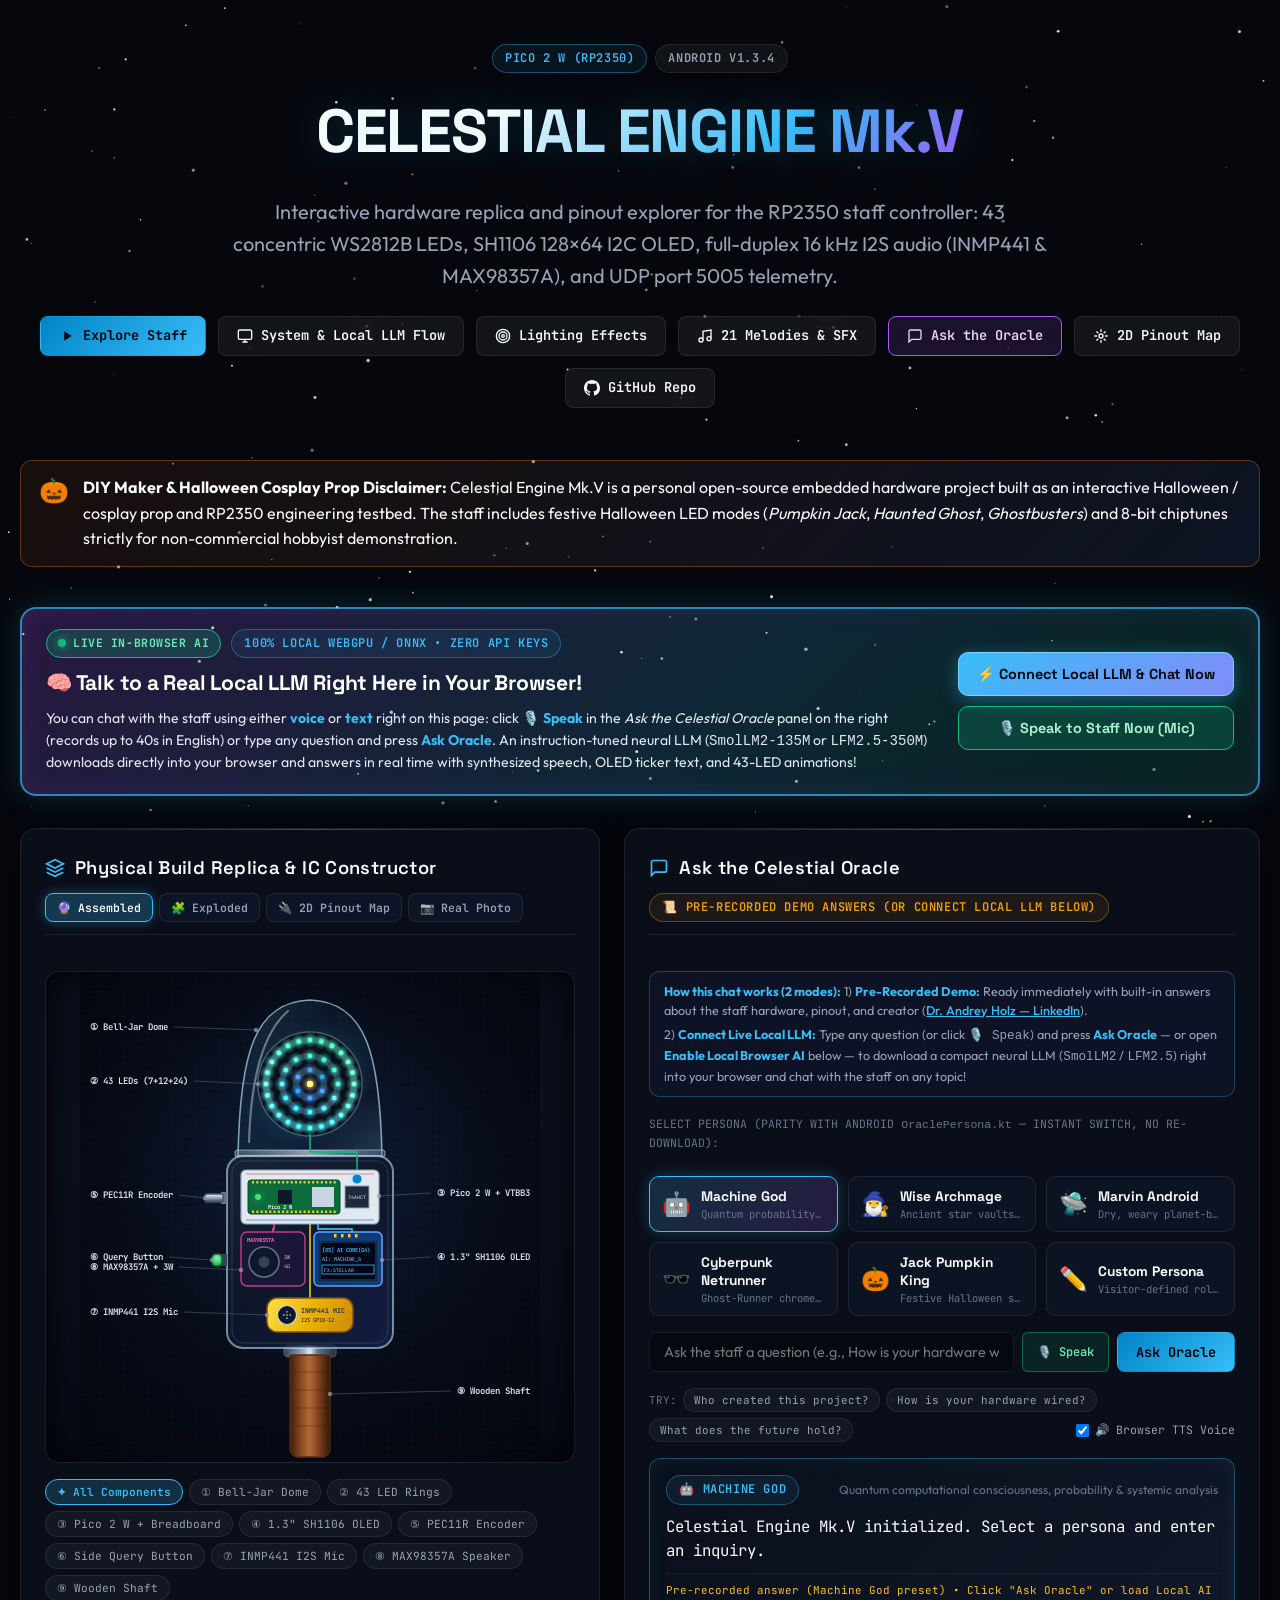
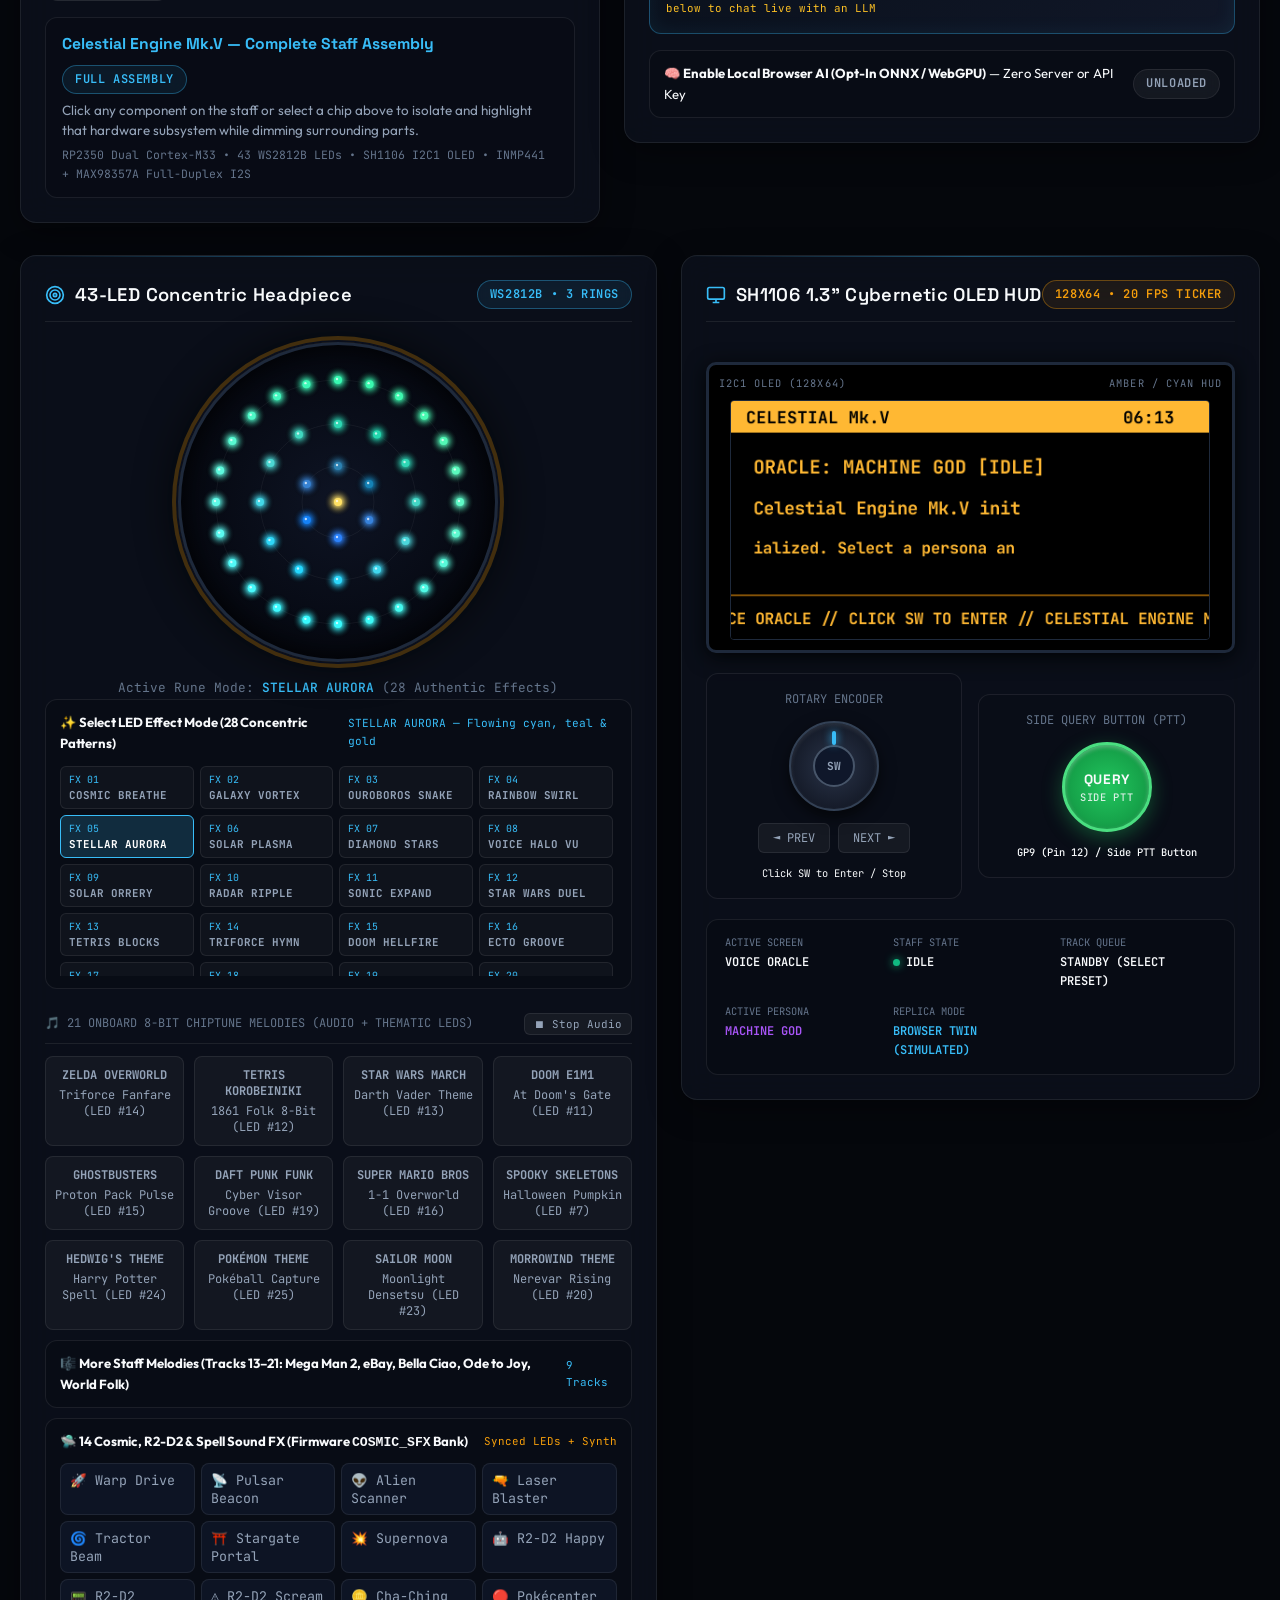
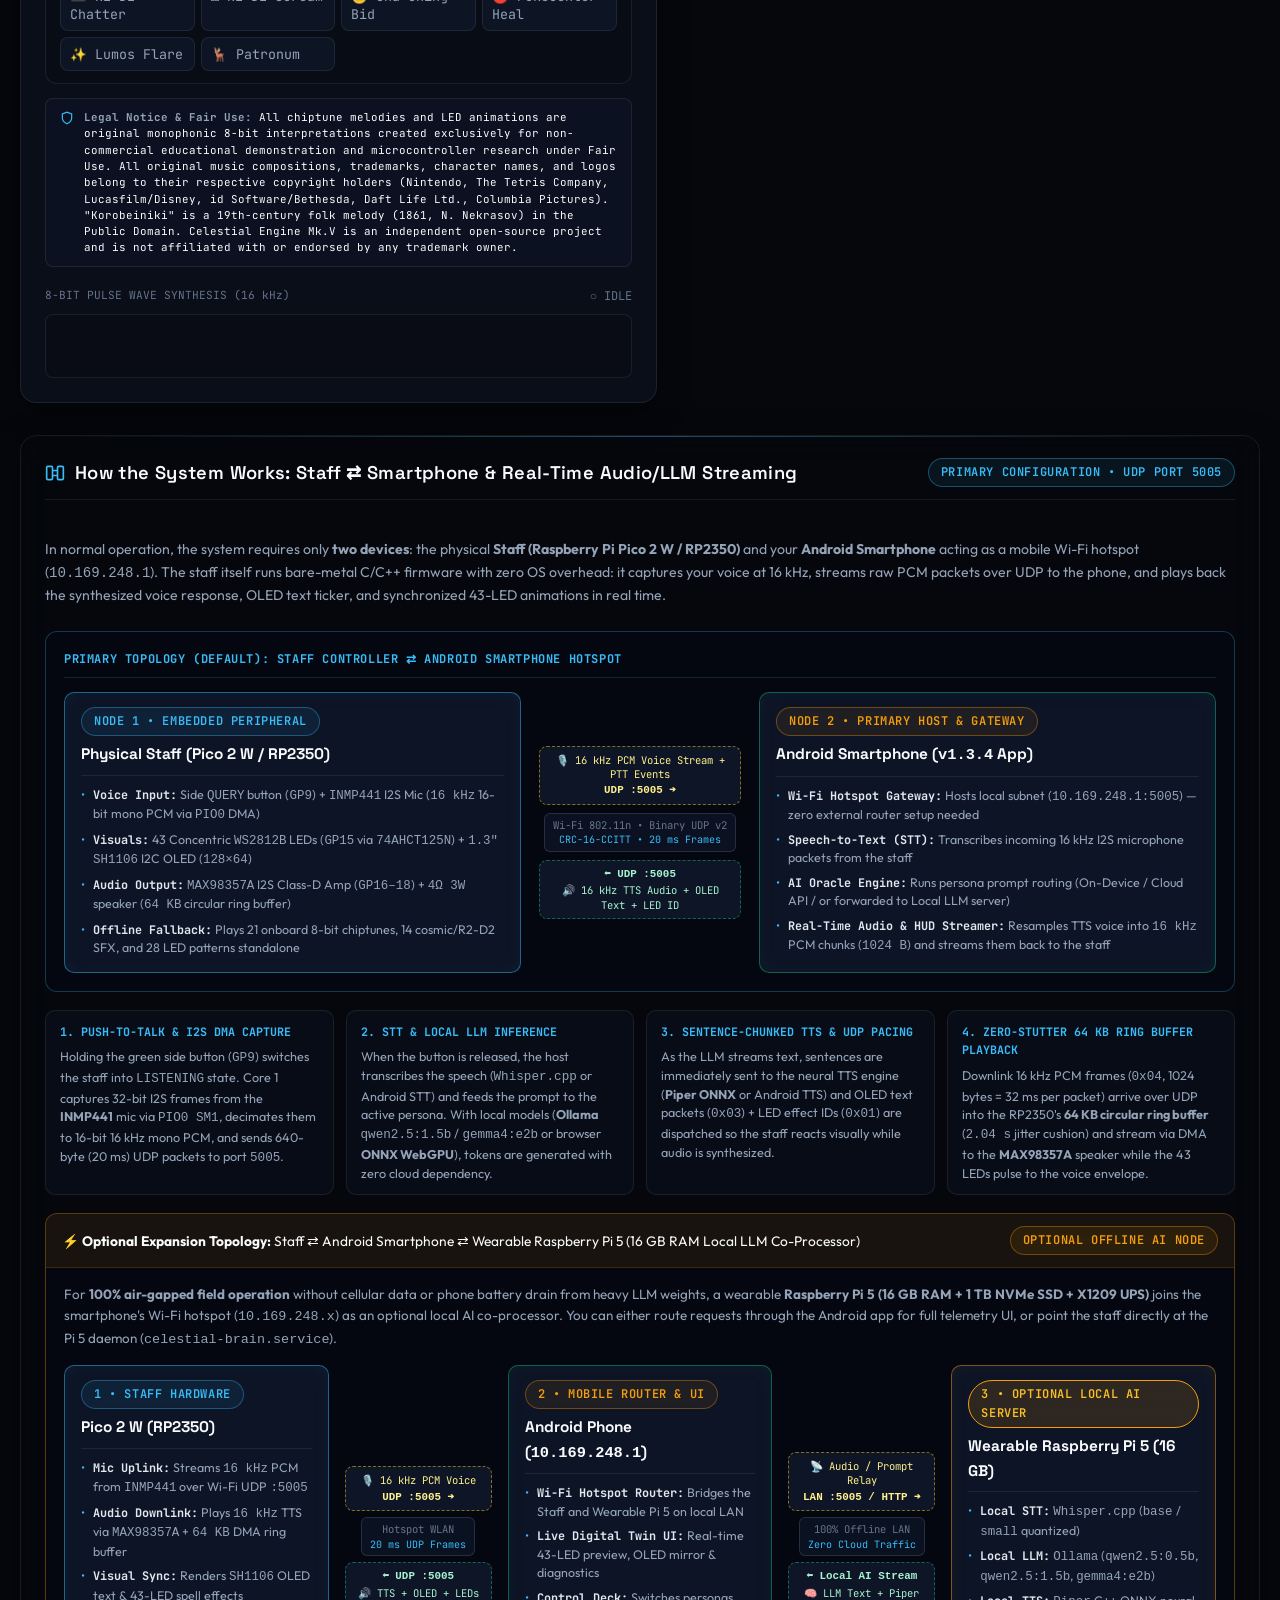
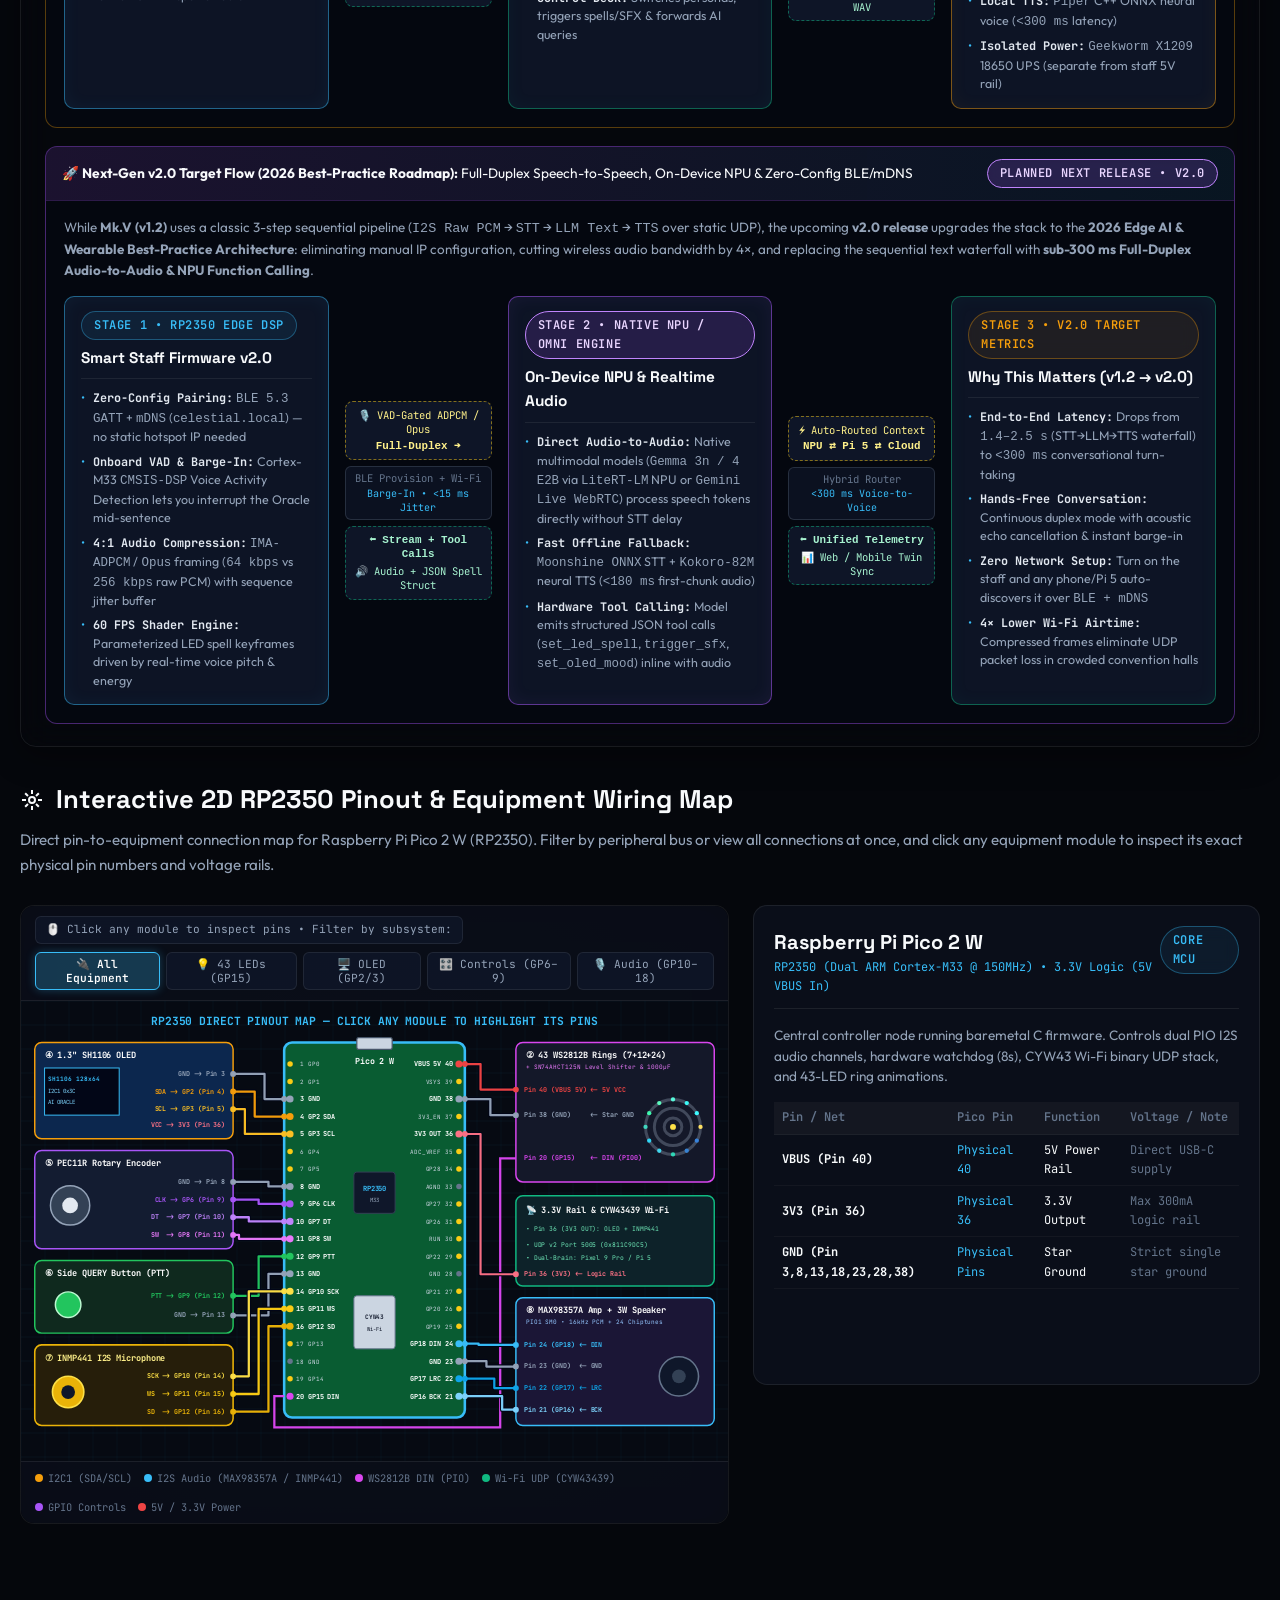
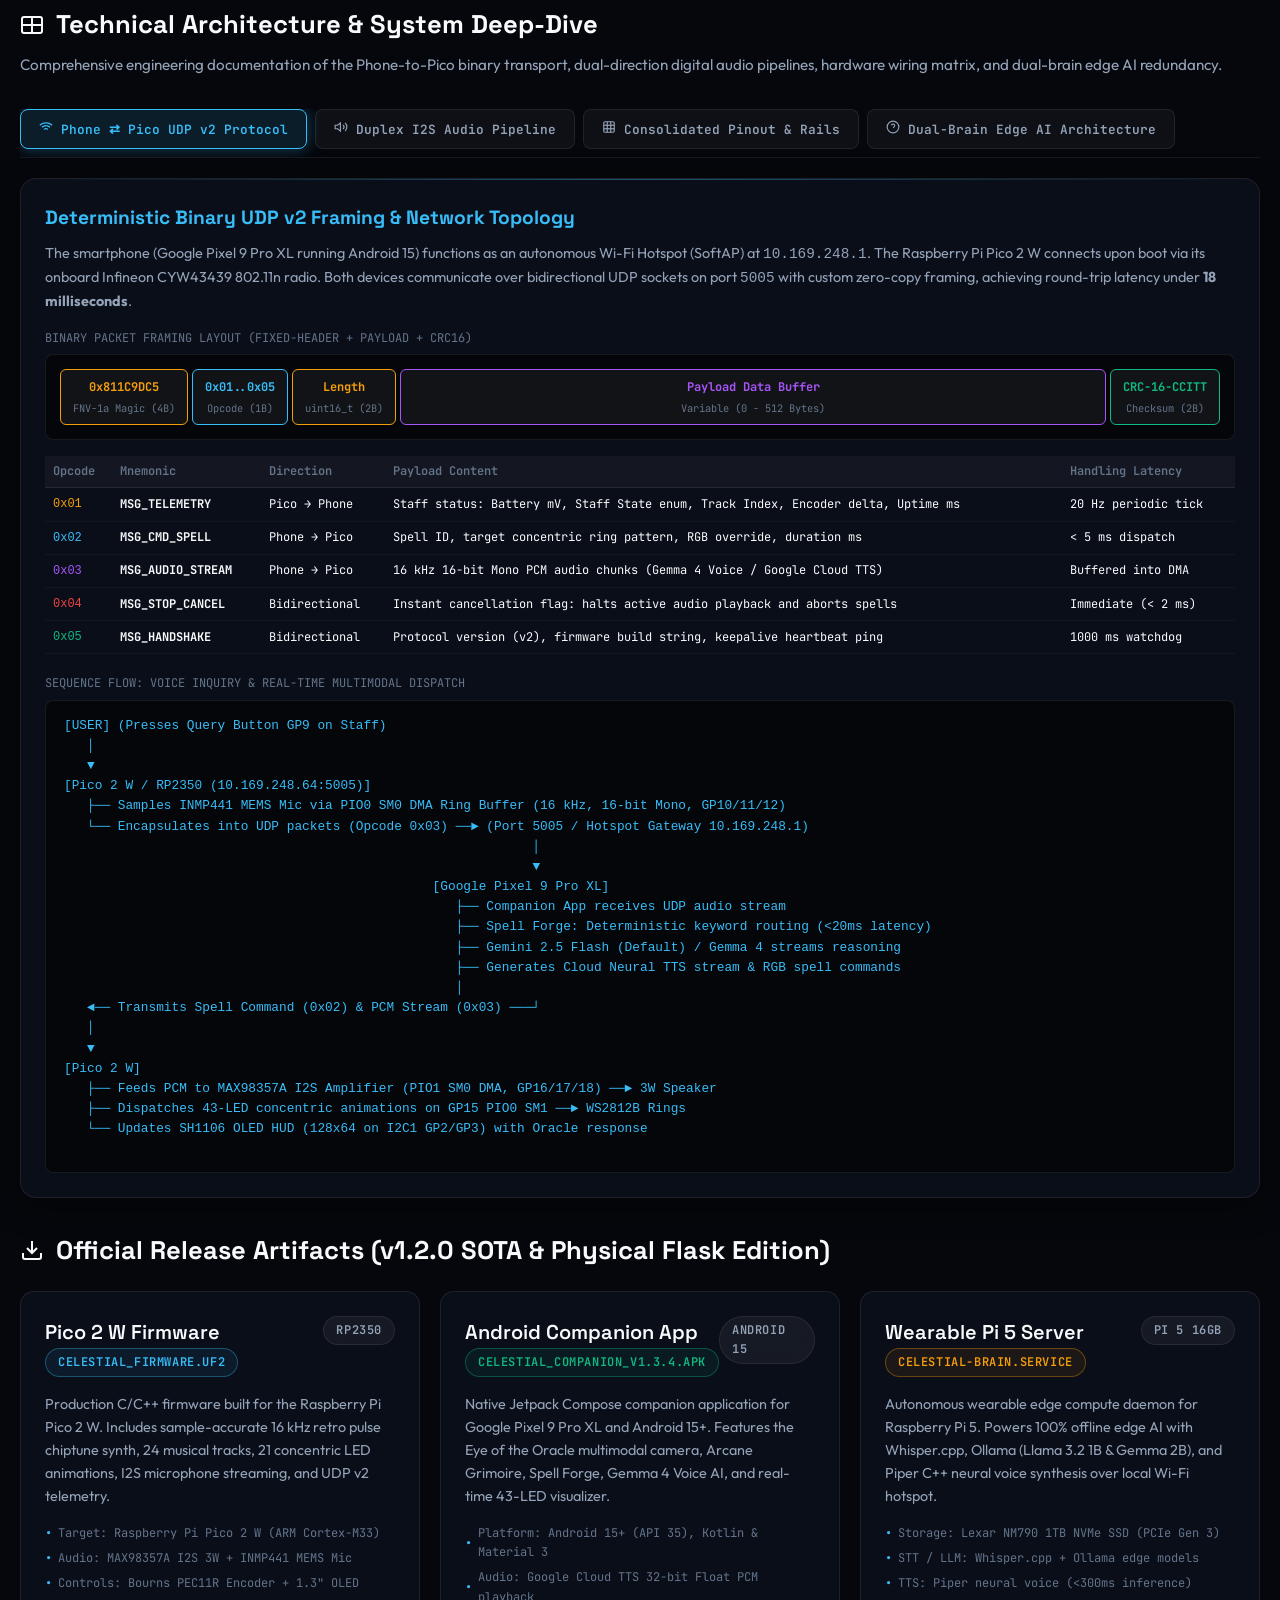
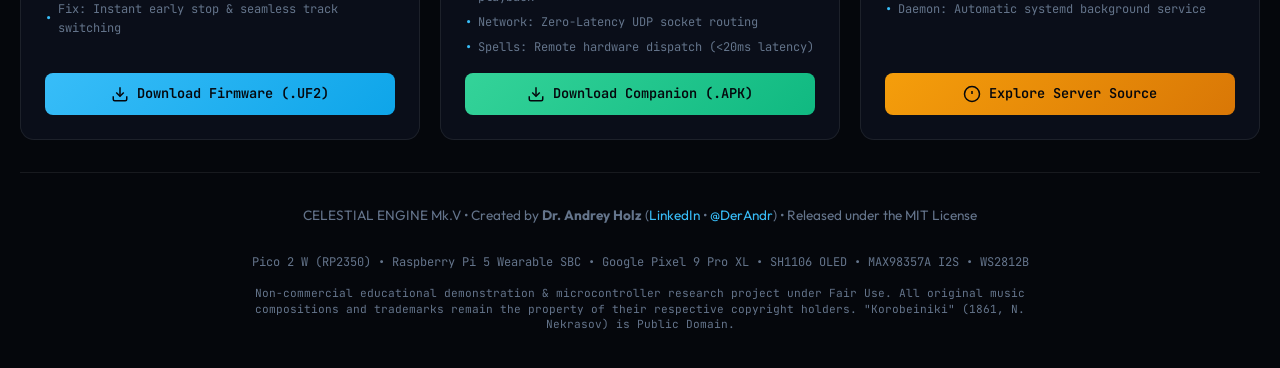
==== commit 0400f4ee: "docs(showcase): add physical staff in action photo to README and interactive web twin replica" ====
--- a/docs/index.html
+++ b/docs/index.html
@@ -10,7 +10,7 @@
   <link rel="preconnect" href="https://fonts.gstatic.com" crossorigin>
   <link href="https://fonts.googleapis.com/css2?family=JetBrains+Mono:wght@400;500;700&family=Outfit:wght@400;500;600;700&family=Space+Grotesk:wght@500;700&display=swap" rel="stylesheet">
   <link rel="icon" href="favicon.ico" type="image/x-icon">
-  <link rel="stylesheet" href="simulator.css?v=1.3.5">
+  <link rel="stylesheet" href="simulator.css?v=1.3.6">
 </head>
 <body>
   <!-- Ambient Deep Space Starfield -->
@@ -118,6 +118,7 @@
             <button type="button" class="replica-view-btn active" data-view="assembled" title="Assembled Physical Staff Replica">🔮 Assembled</button>
             <button type="button" class="replica-view-btn" data-view="exploded" title="Exploded Physical Build Overview">🧩 Exploded</button>
             <button type="button" class="replica-view-btn" data-view="breadboard" title="Interactive 2D RP2350 Pinout &amp; Equipment Wiring">🔌 2D Pinout Map</button>
+            <button type="button" class="replica-view-btn" data-view="photo" title="Real Physical Staff in Action">📷 Real Photo</button>
             <button type="button" class="replica-view-btn" data-view="3d" style="display: none;" title="Optional Interactive 3D WebGL Replica">🧊 3D View</button>
           </div>
         </div>
@@ -125,6 +126,9 @@
         <div class="replica-stage-box">
           <canvas id="replica-2d-canvas" width="460" height="490" aria-label="Interactive Physical Replica and Breadboard CAD Canvas"></canvas>
           <div id="replica-3d-container" class="replica-3d-viewport" style="display: none;" aria-label="Interactive 3D Staff Viewport"></div>
+          <div id="replica-photo-container" class="replica-photo-viewport" style="display: none; width: 100%; height: 100%; text-align: center; justify-content: center; align-items: center; padding: 10px;">
+            <img id="replica-photo-img" src="assets/celestial_flask_physical.webp" alt="Real Physical Celestial Engine Staff in Action" style="max-width: 100%; max-height: 470px; object-fit: contain; border-radius: 8px; box-shadow: 0 4px 16px rgba(0,0,0,0.4);" loading="lazy">
+          </div>
         </div>
 
         <!-- Clickable Hardware Hotspot Chips -->
@@ -1517,7 +1521,7 @@
     </footer>
   </div>
 
-  <script src="simulator.js?v=1.3.5"></script>
-  <script type="module" src="twin/controls.js?v=1.3.5"></script>
+  <script src="simulator.js?v=1.3.6"></script>
+  <script type="module" src="twin/controls.js?v=1.3.6"></script>
 </body>
 </html>
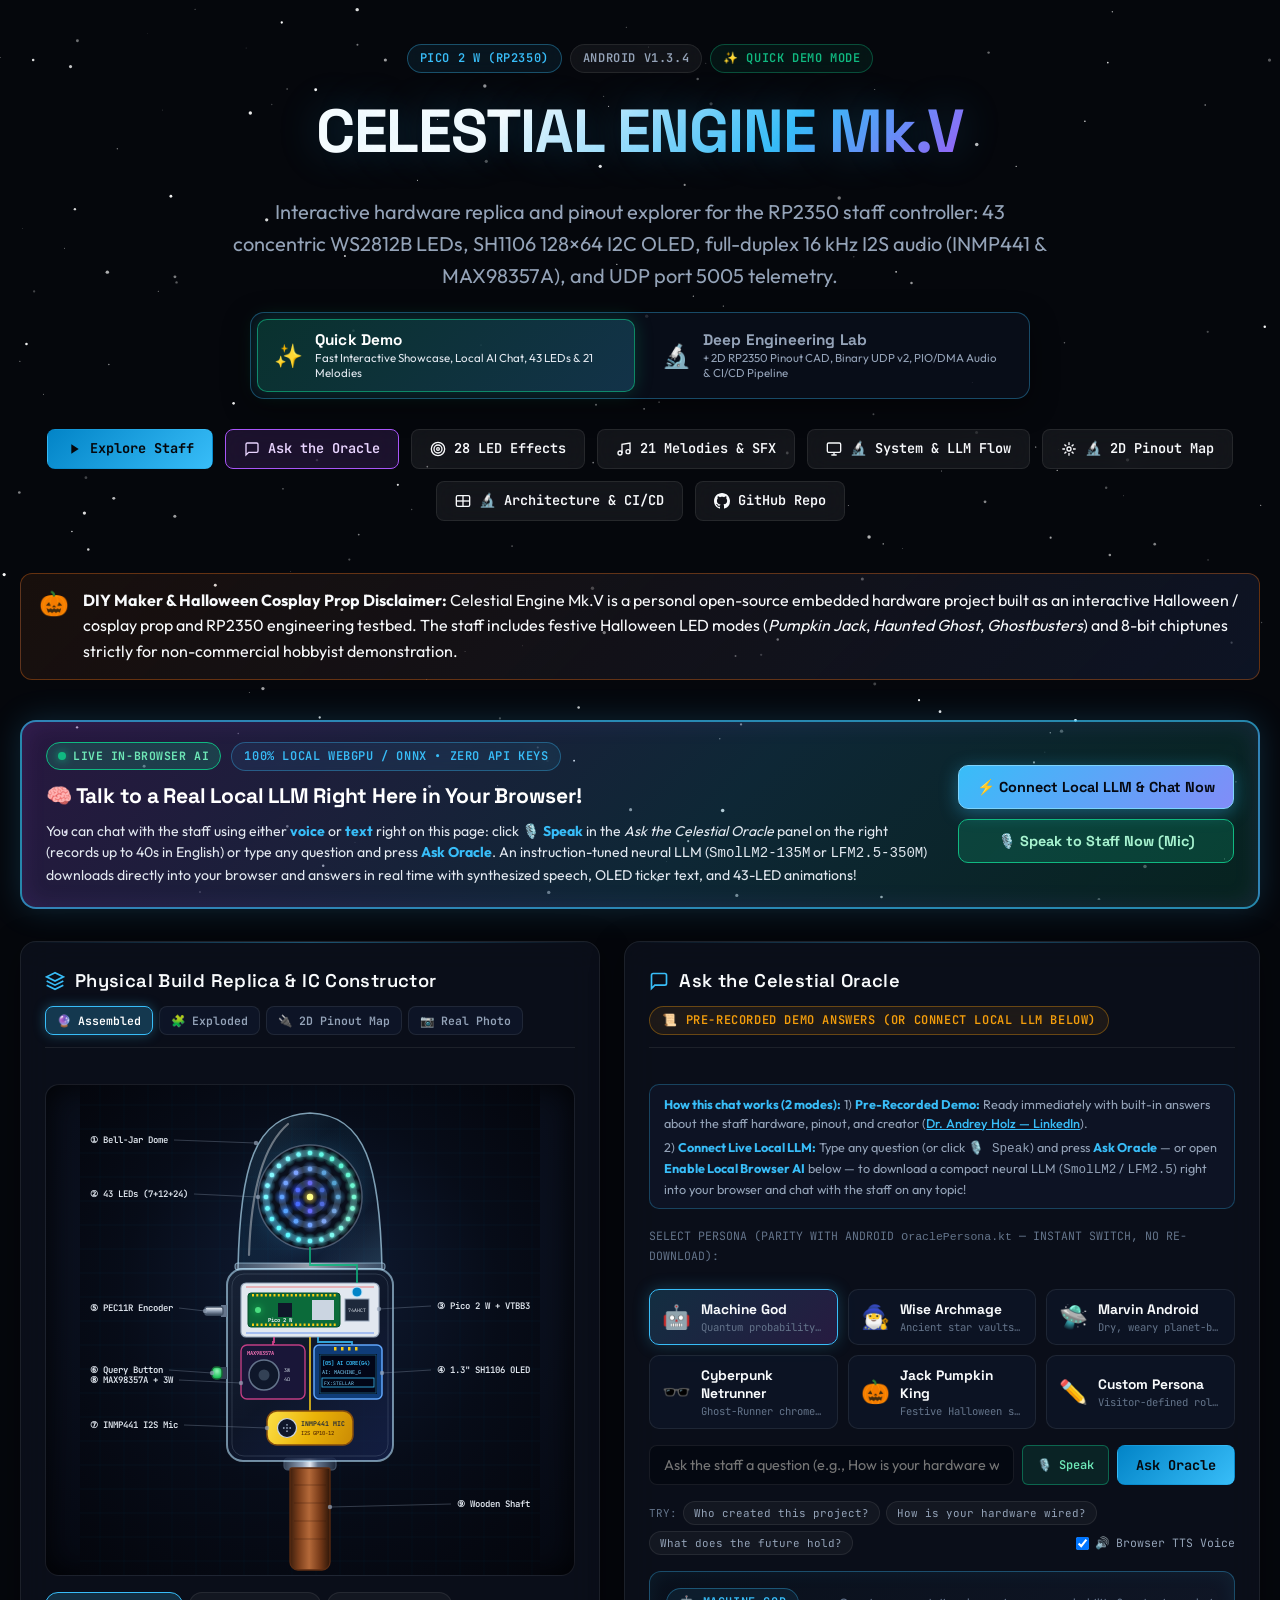
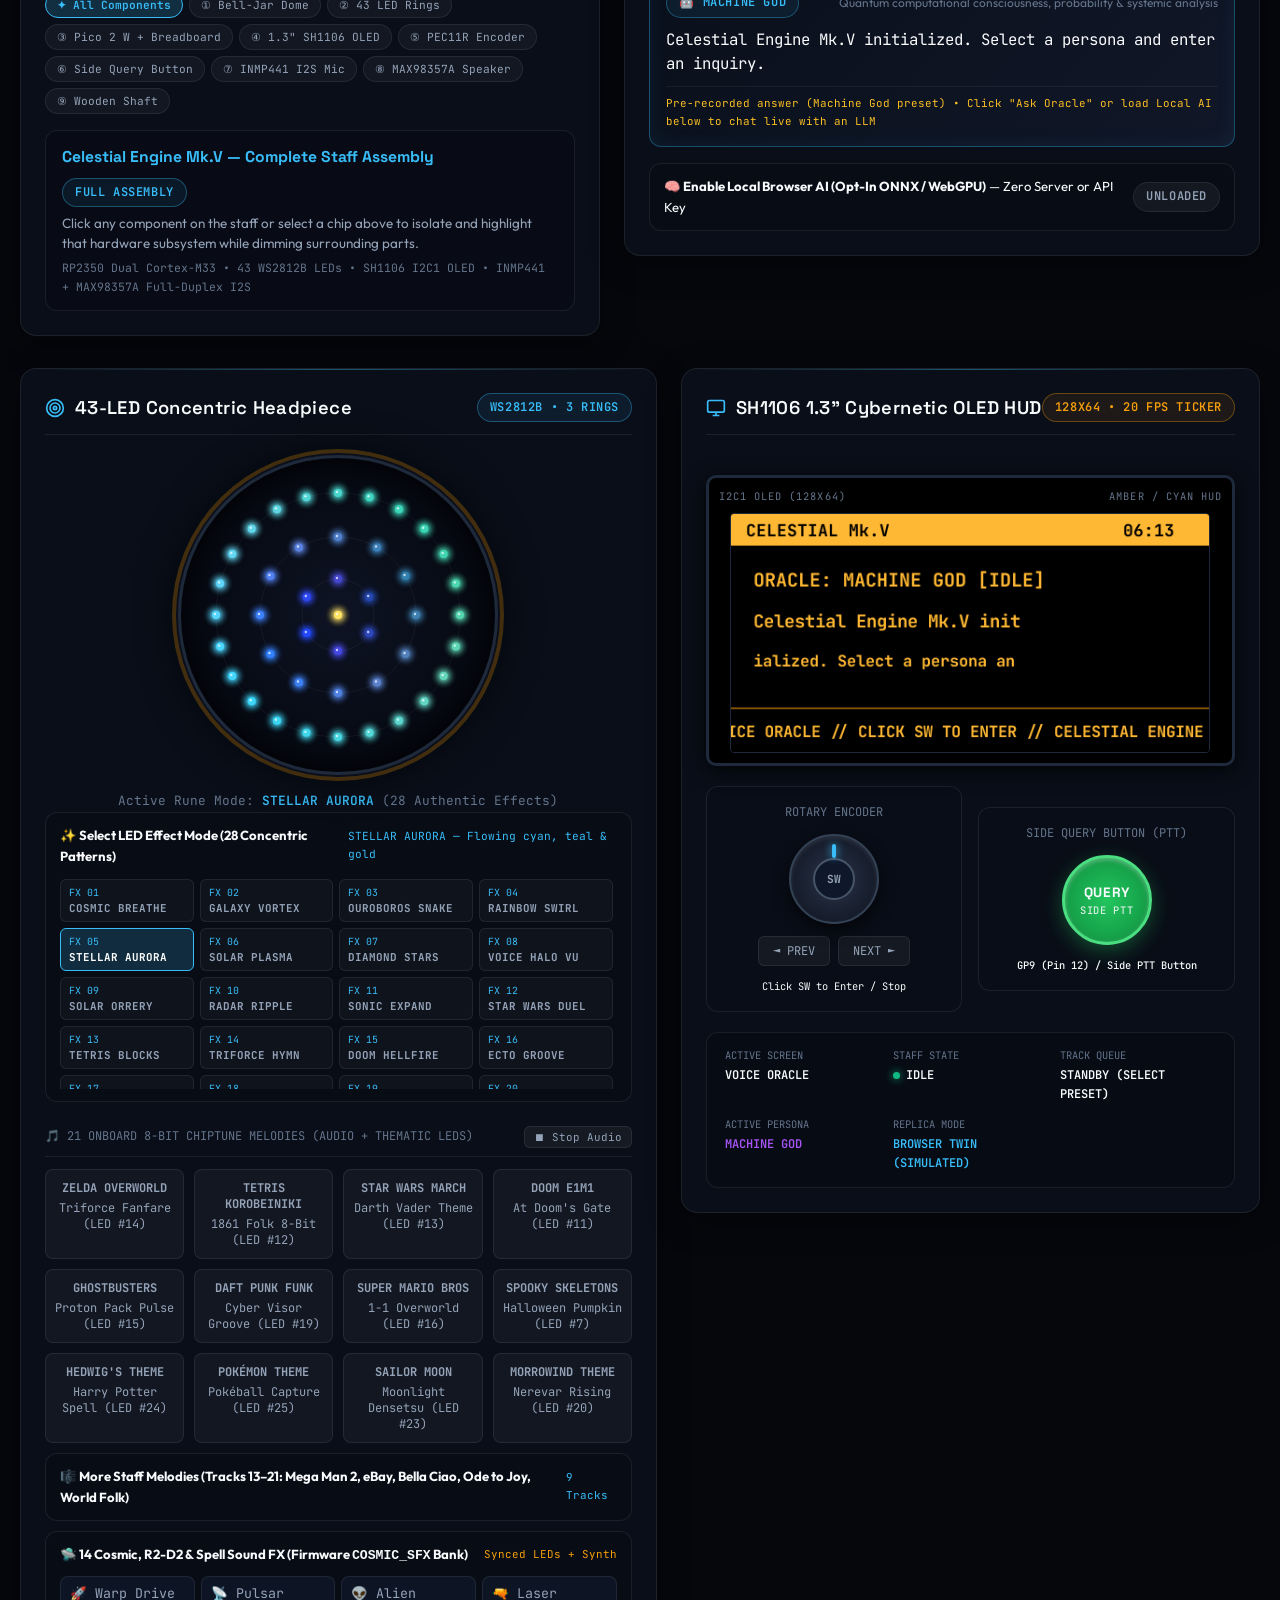
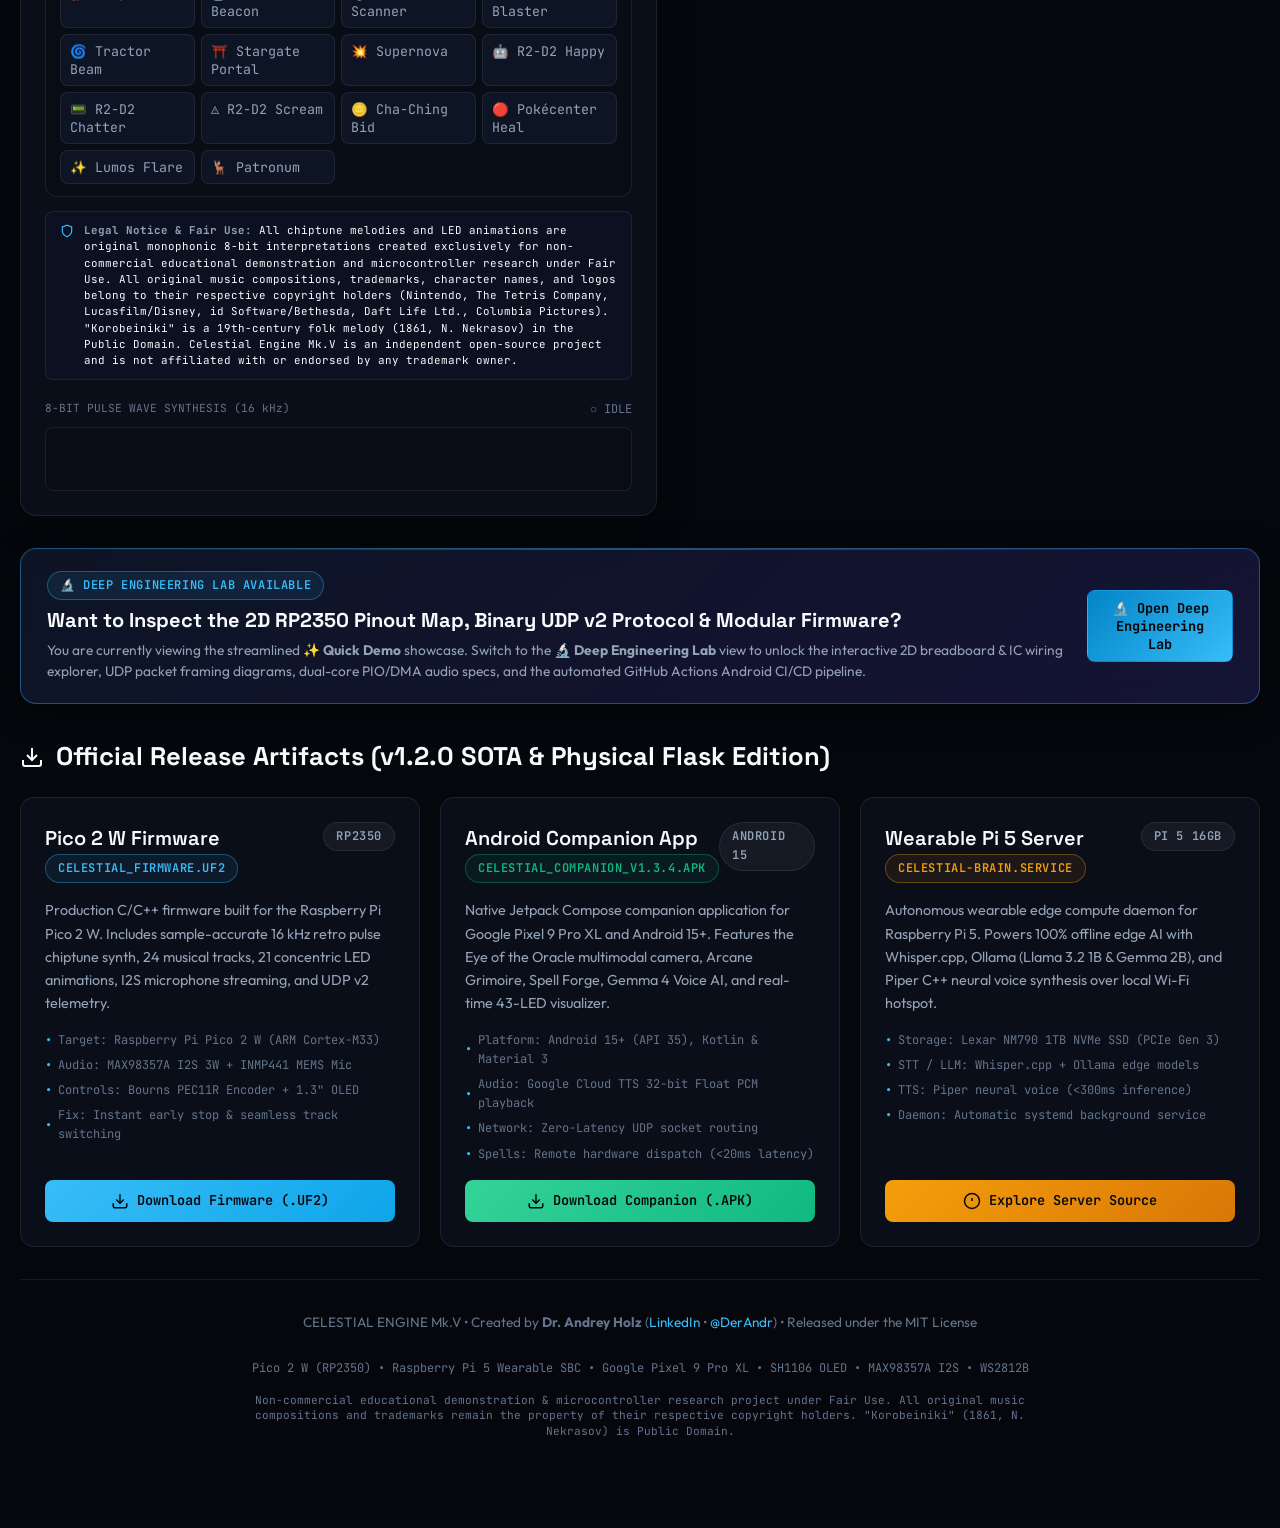
==== commit a733e0c2: "docs(showcase): simplify README, add Dual-Mode GitHub Pages (Quick Demo vs Engineering Lab) & docume" ====
--- a/docs/index.html
+++ b/docs/index.html
@@ -10,9 +10,9 @@
   <link rel="preconnect" href="https://fonts.gstatic.com" crossorigin>
   <link href="https://fonts.googleapis.com/css2?family=JetBrains+Mono:wght@400;500;700&family=Outfit:wght@400;500;600;700&family=Space+Grotesk:wght@500;700&display=swap" rel="stylesheet">
   <link rel="icon" href="favicon.ico" type="image/x-icon">
-  <link rel="stylesheet" href="simulator.css?v=1.3.6">
+  <link rel="stylesheet" href="simulator.css?v=1.3.7">
 </head>
-<body>
+<body data-page-mode="demo">
   <!-- Ambient Deep Space Starfield -->
   <canvas id="space-canvas"></canvas>
 
@@ -22,44 +22,60 @@
       <div class="badge-row">
         <span class="badge cyan">Pico 2 W (RP2350)</span>
         <span id="header-android-badge" class="badge">Android v1.3.4</span>
-
-
-
-
-
-
-
+        <span id="header-page-mode-badge" class="badge emerald">✨ Quick Demo Mode</span>
       </div>
 
       <h1 class="hero-title">CELESTIAL ENGINE Mk.V</h1>
       <p class="hero-subtitle">
         Interactive hardware replica and pinout explorer for the RP2350 staff controller: 43 concentric WS2812B LEDs, SH1106 128×64 I2C OLED, full-duplex 16 kHz I2S audio (INMP441 &amp; MAX98357A), and UDP port 5005 telemetry.
       </p>
+
+      <!-- Dual-Mode Showcase Switcher (Task 8.5.2: Quick Demo vs Deep Engineering Lab) -->
+      <div class="page-mode-switcher" role="tablist" aria-label="Showcase View Mode">
+        <button type="button" id="mode-btn-demo" class="page-mode-btn active" data-mode="demo" role="tab" aria-selected="true">
+          <span class="mode-icon">✨</span>
+          <div class="mode-text">
+            <strong>Quick Demo</strong>
+            <span>Fast Interactive Showcase, Local AI Chat, 43 LEDs &amp; 21 Melodies</span>
+          </div>
+        </button>
+        <button type="button" id="mode-btn-lab" class="page-mode-btn" data-mode="lab" role="tab" aria-selected="false">
+          <span class="mode-icon">🔬</span>
+          <div class="mode-text">
+            <strong>Deep Engineering Lab</strong>
+            <span>+ 2D RP2350 Pinout CAD, Binary UDP v2, PIO/DMA Audio &amp; CI/CD Pipeline</span>
+          </div>
+        </button>
+      </div>
 
       <div class="quick-links">
         <a href="#replica-showcase" class="btn-pill primary">
           <svg width="16" height="16" viewBox="0 0 24 24" fill="currentColor"><path d="M8 5v14l11-7z"/></svg>
           Explore Staff
         </a>
-        <a href="#system-overview" class="btn-pill">
-          <svg width="16" height="16" viewBox="0 0 24 24" fill="none" stroke="currentColor" stroke-width="2"><rect x="2" y="3" width="20" height="14" rx="2"/><path d="M8 21h8M12 17v4"/></svg>
-          System &amp; Local LLM Flow
+        <a href="#oracle-console" class="btn-pill" style="border-color: var(--violet-arcane); color: #e9d5ff; background: rgba(168, 85, 247, 0.14);">
+          <svg width="16" height="16" viewBox="0 0 24 24" fill="none" stroke="currentColor" stroke-width="2"><path d="M21 15a2 2 0 0 1-2 2H7l-4 4V5a2 2 0 0 1 2-2h14a2 2 0 0 1 2 2z"/></svg>
+          Ask the Oracle
         </a>
         <a href="#lighting-effects-drawer" class="btn-pill">
           <svg width="16" height="16" viewBox="0 0 24 24" fill="none" stroke="currentColor" stroke-width="2"><circle cx="12" cy="12" r="10"/><circle cx="12" cy="12" r="6"/><circle cx="12" cy="12" r="2"/></svg>
-          Lighting Effects
+          28 LED Effects
         </a>
         <a href="#preset-zelda" class="btn-pill">
           <svg width="16" height="16" viewBox="0 0 24 24" fill="none" stroke="currentColor" stroke-width="2"><path d="M9 18V5l12-2v13"/><circle cx="6" cy="18" r="3"/><circle cx="18" cy="16" r="3"/></svg>
           21 Melodies &amp; SFX
         </a>
-        <a href="#oracle-console" class="btn-pill" style="border-color: var(--violet-arcane); color: #e9d5ff; background: rgba(168, 85, 247, 0.14);">
-          <svg width="16" height="16" viewBox="0 0 24 24" fill="none" stroke="currentColor" stroke-width="2"><path d="M21 15a2 2 0 0 1-2 2H7l-4 4V5a2 2 0 0 1 2-2h14a2 2 0 0 1 2 2z"/></svg>
-          Ask the Oracle
+        <a href="#system-overview" class="btn-pill lab-nav-link" data-requires-lab="true">
+          <svg width="16" height="16" viewBox="0 0 24 24" fill="none" stroke="currentColor" stroke-width="2"><rect x="2" y="3" width="20" height="14" rx="2"/><path d="M8 21h8M12 17v4"/></svg>
+          🔬 System &amp; LLM Flow
         </a>
-        <a href="#schematic" class="btn-pill">
+        <a href="#schematic" class="btn-pill lab-nav-link" data-requires-lab="true">
           <svg width="16" height="16" viewBox="0 0 24 24" fill="none" stroke="currentColor" stroke-width="2"><circle cx="12" cy="12" r="3"/><path d="M12 2v4m0 12v4M2 12h4m12 0h4m-3.17-6.83l-2.83 2.83m-8 8l-2.83 2.83m0-13.66l2.83 2.83m8 8l2.83 2.83"/></svg>
-          2D Pinout Map
+          🔬 2D Pinout Map
+        </a>
+        <a href="#architecture" class="btn-pill lab-nav-link" data-requires-lab="true">
+          <svg width="16" height="16" viewBox="0 0 24 24" fill="none" stroke="currentColor" stroke-width="2"><path d="M4 4h16c1.1 0 2 .9 2 2v12c0 1.1-.9 2-2 2H4c-1.1 0-2-.9-2-2V6c0-1.1.9-2 2-2z"/><line x1="12" y1="4" x2="12" y2="20"/><line x1="2" y1="12" x2="22" y2="12"/></svg>
+          🔬 Architecture &amp; CI/CD
         </a>
         <a href="https://github.com/DerAndr/celestial_engine_project" target="_blank" rel="noopener" class="btn-pill">
           <svg width="16" height="16" viewBox="0 0 24 24" fill="currentColor"><path d="M12 0C5.37 0 0 5.37 0 12c0 5.31 3.435 9.795 8.205 11.385.6.105.825-.255.825-.57 0-.285-.015-1.23-.015-2.235-3.015.555-3.795-.735-4.035-1.41-.135-.345-.72-1.41-1.23-1.695-.42-.225-1.02-.78-.015-.795.945-.015 1.62.87 1.845 1.23 1.08 1.815 2.805 1.305 3.495.99.105-.78.42-1.305.765-1.605-2.67-.3-5.46-1.335-5.46-5.925 0-1.305.465-2.385 1.23-3.225-.12-.3-.54-1.53.12-3.18 0 0 1.005-.315 3.3 1.23.96-.27 1.98-.405 3-.405s2.04.135 3 .405c2.295-1.56 3.3-1.23 3.3-1.23.66 1.65.24 2.88.12 3.18.765.84 1.23 1.905 1.23 3.225 0 4.605-2.805 5.625-5.475 5.925.435.375.81 1.095.81 2.22 0 1.605-.015 2.895-.015 3.3 0 .315.225.69.825.57A12.02 12.02 0 0024 12c0-6.63-5.37-12-12-12z"/></svg>
@@ -603,10 +619,28 @@
 
     </main>
 
+    <!-- Quick Demo Mode Callout to Open Deep Engineering Lab -->
+    <section id="demo-lab-upsell" class="glass-panel demo-lab-upsell-card" aria-label="Switch to Deep Engineering Lab">
+      <div class="demo-lab-upsell-left">
+        <span class="badge cyan">🔬 DEEP ENGINEERING LAB AVAILABLE</span>
+        <h3 style="font-family: var(--font-display); font-size: 1.25rem; color: var(--text-primary); margin-top: 4px;">
+          Want to Inspect the 2D RP2350 Pinout Map, Binary UDP v2 Protocol &amp; Modular Firmware?
+        </h3>
+        <p style="font-size: 0.86rem; color: var(--text-secondary); line-height: 1.5; margin-top: 4px;">
+          You are currently viewing the streamlined <strong>✨ Quick Demo</strong> showcase. Switch to the <strong>🔬 Deep Engineering Lab</strong> view to unlock the interactive 2D breadboard &amp; IC wiring explorer, UDP packet framing diagrams, dual-core PIO/DMA audio specs, and the automated GitHub Actions Android CI/CD pipeline.
+        </p>
+      </div>
+      <div class="demo-lab-upsell-actions">
+        <button type="button" id="upsell-btn-open-lab" class="btn-pill primary">
+          🔬 Open Deep Engineering Lab
+        </button>
+      </div>
+    </section>
+
     <!-- =====================================================================
-         PRIMARY ARCHITECTURE & LOCAL LLM STREAMING OVERVIEW
+         PRIMARY ARCHITECTURE & LOCAL LLM STREAMING OVERVIEW (LAB MODE)
          ===================================================================== -->
-    <section id="system-overview" class="glass-panel sys-overview-panel" aria-label="System Architecture and Local LLM Streaming Overview">
+    <section id="system-overview" class="glass-panel sys-overview-panel lab-only-section" aria-label="System Architecture and Local LLM Streaming Overview">
       <div class="panel-header" style="flex-wrap: wrap; gap: 10px;">
         <h2 class="panel-title">
           <svg width="20" height="20" viewBox="0 0 24 24" fill="none" stroke="currentColor" stroke-width="2"><rect x="2" y="4" width="7" height="16" rx="1.5"/><rect x="15" y="4" width="7" height="16" rx="1.5"/><path d="M9 9h6M9 15h6"/></svg>
@@ -868,9 +902,9 @@
     </section>
 
     <!-- =====================================================================
-         INTERACTIVE 3D HARDWARE SCHEMATIC & WIRING EXPLORER
+         INTERACTIVE 3D HARDWARE SCHEMATIC & WIRING EXPLORER (LAB MODE)
          ===================================================================== -->
-    <section id="schematic" class="schematic-section">
+    <section id="schematic" class="schematic-section lab-only-section">
       <div class="section-heading">
         <svg width="24" height="24" viewBox="0 0 24 24" fill="none" stroke="currentColor" stroke-width="2"><circle cx="12" cy="12" r="3"/><path d="M12 2v4m0 12v4M2 12h4m12 0h4m-3.17-6.83l-2.83 2.83m-8 8l-2.83 2.83m0-13.66l2.83 2.83m8 8l2.83 2.83"/></svg>
         Interactive 2D RP2350 Pinout &amp; Equipment Wiring Map
@@ -959,15 +993,15 @@
     </section>
 
     <!-- =====================================================================
-         TECHNICAL ARCHITECTURE & ENGINEERING DEEP-DIVE
+         TECHNICAL ARCHITECTURE & ENGINEERING DEEP-DIVE (LAB MODE)
          ===================================================================== -->
-    <section id="architecture" class="tech-tabs-section" style="margin-top: 48px;">
+    <section id="architecture" class="tech-tabs-section lab-only-section" style="margin-top: 48px;">
       <div class="section-heading">
         <svg width="24" height="24" viewBox="0 0 24 24" fill="none" stroke="currentColor" stroke-width="2"><path d="M4 4h16c1.1 0 2 .9 2 2v12c0 1.1-.9 2-2 2H4c-1.1 0-2-.9-2-2V6c0-1.1.9-2 2-2z"/><line x1="12" y1="4" x2="12" y2="20"/><line x1="2" y1="12" x2="22" y2="12"/></svg>
         Technical Architecture & System Deep-Dive
       </div>
       <p style="color: var(--text-secondary); margin-top: -12px; margin-bottom: 12px; font-size: 0.95rem;">
-        Comprehensive engineering documentation of the Phone-to-Pico binary transport, dual-direction digital audio pipelines, hardware wiring matrix, and dual-brain edge AI redundancy.
+        Comprehensive engineering documentation of the Phone-to-Pico binary transport, dual-direction digital audio pipelines, hardware wiring matrix, dual-brain edge AI redundancy, and automated GitHub Actions CI/CD deployment.
       </p>
 
       <!-- Tabs Navigation -->
@@ -987,6 +1021,10 @@
         <button class="tab-btn" data-tab="tab-dualbrain">
           <svg width="14" height="14" viewBox="0 0 24 24" fill="none" stroke="currentColor" stroke-width="2"><circle cx="12" cy="12" r="10"/><path d="M9.09 9a3 3 0 0 1 5.83 1c0 2-3 3-3 3"/><line x1="12" y1="17" x2="12.01" y2="17"/></svg>
           Dual-Brain Edge AI Architecture
+        </button>
+        <button class="tab-btn" data-tab="tab-cicd">
+          <svg width="14" height="14" viewBox="0 0 24 24" fill="none" stroke="currentColor" stroke-width="2"><polyline points="16 18 22 12 16 6"/><polyline points="8 6 2 12 8 18"/></svg>
+          Modular Firmware &amp; Android CI/CD
         </button>
       </div>
 
@@ -1415,9 +1453,57 @@
               ⚡ Autonomous Fail-Safe Core (Pico 2 W Firmware)
             </div>
             <p style="font-size: 0.85rem; color: var(--text-secondary); line-height: 1.5; margin: 0;">
-              If both the Android phone and the Pi 5 server lose Wi-Fi signal, the staff's RP2350 microcontroller immediately detects packet timeout via its 1000ms watchdog. It smoothly transitions the HUD to <strong>AUTONOMOUS STANDALONE MODE</strong>: the physical rotary knob, OLED menu, 21 LED animations, and 24 retro chiptune synthesizers remain 100% operational with zero freeze or reboot.
+              If both the Android phone and the Pi 5 server lose Wi-Fi signal, the staff's RP2350 microcontroller immediately detects packet timeout via its 1000ms watchdog. It smoothly transitions the HUD to <strong>AUTONOMOUS STANDALONE MODE</strong>: the physical rotary knob, OLED menu, 28 LED animations, and 21 retro chiptune synthesizers + 14 SFX remain 100% operational with zero freeze or reboot.
             </p>
           </div>
+        </div>
+      </div>
+
+      <!-- Tab 5: Modular Firmware & Android CI/CD Pipeline -->
+      <div id="tab-cicd" class="tab-content">
+        <div class="glass-panel" style="padding: 24px;">
+          <h3 style="color: var(--cyan-primary); font-family: var(--font-display); font-size: 1.2rem; margin-bottom: 8px;">
+            Phase 8.1 Modular RP2350 Firmware &amp; GitHub Actions Android CI/CD Pipeline
+          </h3>
+          <p style="color: var(--text-secondary); font-size: 0.9rem; line-height: 1.6; margin-bottom: 16px;">
+            Both the bare-metal C/C++ firmware and the Android 15 Jetpack Compose application follow strict modular boundaries and automated cloud verification.
+          </p>
+
+          <div class="schematic-layout" style="gap: 20px; margin-bottom: 20px;">
+            <div style="background: rgba(15, 23, 42, 0.6); border: 1px solid var(--border-glass); border-radius: 10px; padding: 18px;">
+              <div style="display: flex; justify-content: space-between; align-items: center; margin-bottom: 8px;">
+                <strong style="color: var(--cyan-primary); font-size: 0.95rem;">1. Modular RP2350 C Firmware (<code>firmware/src/</code>)</strong>
+                <span class="badge cyan">41/41 Unit Tests</span>
+              </div>
+              <ul style="font-size: 0.82rem; color: var(--text-secondary); padding-left: 18px; line-height: 1.65;">
+                <li><code>main.c</code> (<strong>148 lines</strong>): Minimal hardware entry point, GPIO IRQ setup, and Core 1 launch.</li>
+                <li><code>event_dispatcher.c</code>: Finite state machine (<code>IDLE</code> / <code>LISTENING</code> / <code>PROCESSING</code> / <code>SPEAKING</code>), rotary encoder, PTT button, and remote UDP <code>APP_COMMAND</code> handling.</li>
+                <li><code>ui_screens.c</code>: All 8 <code>SH1106 128×64</code> I2C1 OLED screens and 20 Hz ticker.</li>
+                <li><code>led_patterns.c</code> + <code>ws2812_driver.c</code>: 28 concentric LED patterns + <code>PIO0 SM0</code> driver.</li>
+                <li><code>chiptune_synth.c</code> + <code>max98357a_driver.c</code>: 21 8-bit chiptunes, 14 cosmic SFX, and <code>PIO1 SM0</code> I2S TX DMA driver.</li>
+              </ul>
+            </div>
+
+            <div style="background: rgba(15, 23, 42, 0.6); border: 1px solid var(--border-glass); border-radius: 10px; padding: 18px;">
+              <div style="display: flex; justify-content: space-between; align-items: center; margin-bottom: 8px;">
+                <strong style="color: var(--emerald-green); font-size: 0.95rem;">2. Automated Android APK Build &amp; Release Sync</strong>
+                <span class="badge emerald">GitHub Actions CI/CD</span>
+              </div>
+              <ul style="font-size: 0.82rem; color: var(--text-secondary); padding-left: 18px; line-height: 1.65;">
+                <li><strong>Single Source of Truth:</strong> <code>versionName</code> in <code>android/app/build.gradle.kts</code> drives the entire release pipeline.</li>
+                <li><strong>Cloud APK Compilation (<code>android-build.yml</code>):</strong> Any push to <code>android/**</code> compiles <code>./gradlew assembleDebug</code> on <code>ubuntu-latest</code> (Temurin JDK 17) without requiring local Android Studio.</li>
+                <li><strong>Auto-Release Clobbering:</strong> Renames the output to <code>celestial_companion_v&lt;VER&gt;.apk</code> and runs <code>gh release upload --clobber</code> on the latest GitHub Release.</li>
+                <li><strong>Dynamic GitHub Pages Sync (<code>pages.yml</code>):</strong> Automatically patches <code>docs/index.html</code> download links and version badges during Pages deployment.</li>
+              </ul>
+            </div>
+          </div>
+
+          <pre class="code-card"><code># Cloud-Built APK -> Pull from Latest GitHub Release -> Install to Pixel 9 Pro XL via ADB
+gh run list --workflow=android-build.yml --limit 1
+gh release download --pattern "celestial_companion_*.apk" -D scratch/apk --clobber
+adb install -r (Get-Item scratch/apk/celestial_companion_v*.apk).FullName
+adb shell am start -n com.celestial.companion/.MainActivity
+Remove-Item -Recurse -Force scratch/apk</code></pre>
         </div>
       </div>
     </section>
@@ -1521,7 +1607,7 @@
     </footer>
   </div>
 
-  <script src="simulator.js?v=1.3.6"></script>
-  <script type="module" src="twin/controls.js?v=1.3.6"></script>
+  <script src="simulator.js?v=1.3.7"></script>
+  <script type="module" src="twin/controls.js?v=1.3.7"></script>
 </body>
 </html>
--- a/docs/simulator.css
+++ b/docs/simulator.css
@@ -2156,4 +2156,113 @@
   transform: translateY(-1px);
 }
 
-
+/* ==========================================================================
+   Dual-Mode Showcase Switcher (Task 8.5.2: Quick Demo vs Deep Engineering Lab)
+   ========================================================================== */
+.page-mode-switcher {
+  display: inline-grid;
+  grid-template-columns: repeat(2, minmax(240px, 1fr));
+  gap: 10px;
+  background: rgba(10, 15, 28, 0.85);
+  border: 1px solid rgba(56, 189, 248, 0.35);
+  border-radius: 14px;
+  padding: 6px;
+  max-width: 780px;
+  width: 100%;
+  margin: 4px auto 6px;
+  box-shadow: 0 8px 28px rgba(0, 0, 0, 0.45);
+}
+
+.page-mode-btn {
+  display: flex;
+  align-items: center;
+  gap: 12px;
+  padding: 10px 16px;
+  border-radius: 10px;
+  border: 1px solid transparent;
+  background: transparent;
+  color: var(--text-secondary);
+  cursor: pointer;
+  text-align: left;
+  transition: all 0.2s ease;
+  font-family: var(--font-main);
+}
+
+.page-mode-btn:hover {
+  background: rgba(255, 255, 255, 0.05);
+  color: var(--text-primary);
+}
+
+.page-mode-btn.active[data-mode="demo"] {
+  background: linear-gradient(135deg, rgba(16, 185, 129, 0.22), rgba(56, 189, 248, 0.22));
+  border-color: rgba(16, 185, 129, 0.65);
+  color: #ffffff;
+  box-shadow: 0 0 18px rgba(16, 185, 129, 0.25);
+}
+
+.page-mode-btn.active[data-mode="lab"] {
+  background: linear-gradient(135deg, rgba(56, 189, 248, 0.24), rgba(168, 85, 247, 0.24));
+  border-color: rgba(56, 189, 248, 0.7);
+  color: #ffffff;
+  box-shadow: 0 0 20px rgba(56, 189, 248, 0.3);
+}
+
+.page-mode-btn .mode-icon {
+  font-size: 1.45rem;
+  line-height: 1;
+  flex-shrink: 0;
+}
+
+.page-mode-btn .mode-text {
+  display: flex;
+  flex-direction: column;
+  gap: 2px;
+}
+
+.page-mode-btn .mode-text strong {
+  font-family: var(--font-display);
+  font-size: 0.96rem;
+  letter-spacing: 0.01em;
+}
+
+.page-mode-btn .mode-text span {
+  font-size: 0.72rem;
+  color: var(--text-secondary);
+  line-height: 1.3;
+}
+
+.page-mode-btn.active .mode-text span {
+  color: #e2e8f0;
+}
+
+/* Hide deep engineering sections when Quick Demo mode is active */
+body[data-page-mode="demo"] .lab-only-section {
+  display: none !important;
+}
+
+body[data-page-mode="lab"] #demo-lab-upsell {
+  display: none !important;
+}
+
+.demo-lab-upsell-card {
+  display: flex;
+  align-items: center;
+  justify-content: space-between;
+  gap: 20px;
+  padding: 22px 26px;
+  border: 1px solid rgba(56, 189, 248, 0.38);
+  background: linear-gradient(135deg, rgba(15, 23, 42, 0.85), rgba(30, 27, 75, 0.65));
+}
+
+@media (max-width: 720px) {
+  .page-mode-switcher {
+    grid-template-columns: 1fr;
+  }
+  .demo-lab-upsell-card {
+    flex-direction: column;
+    align-items: flex-start;
+  }
+}
+
+
+
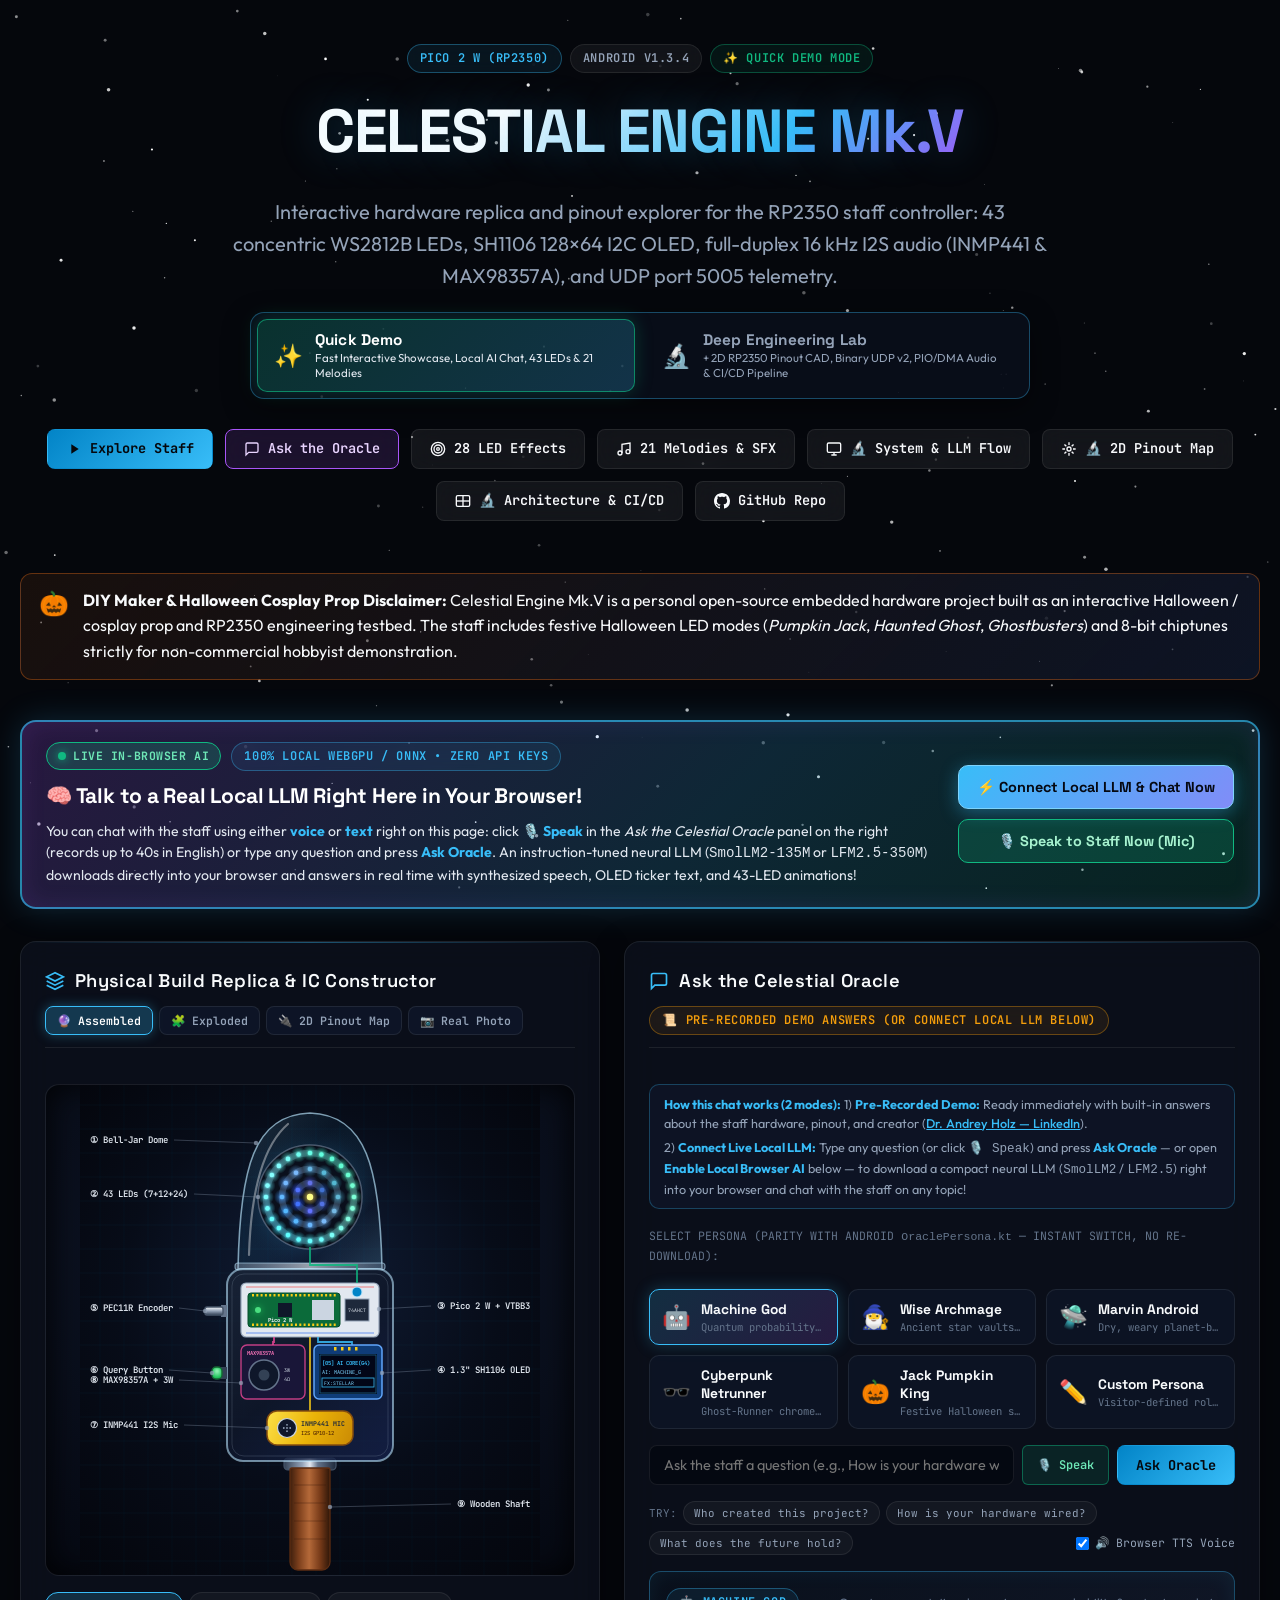
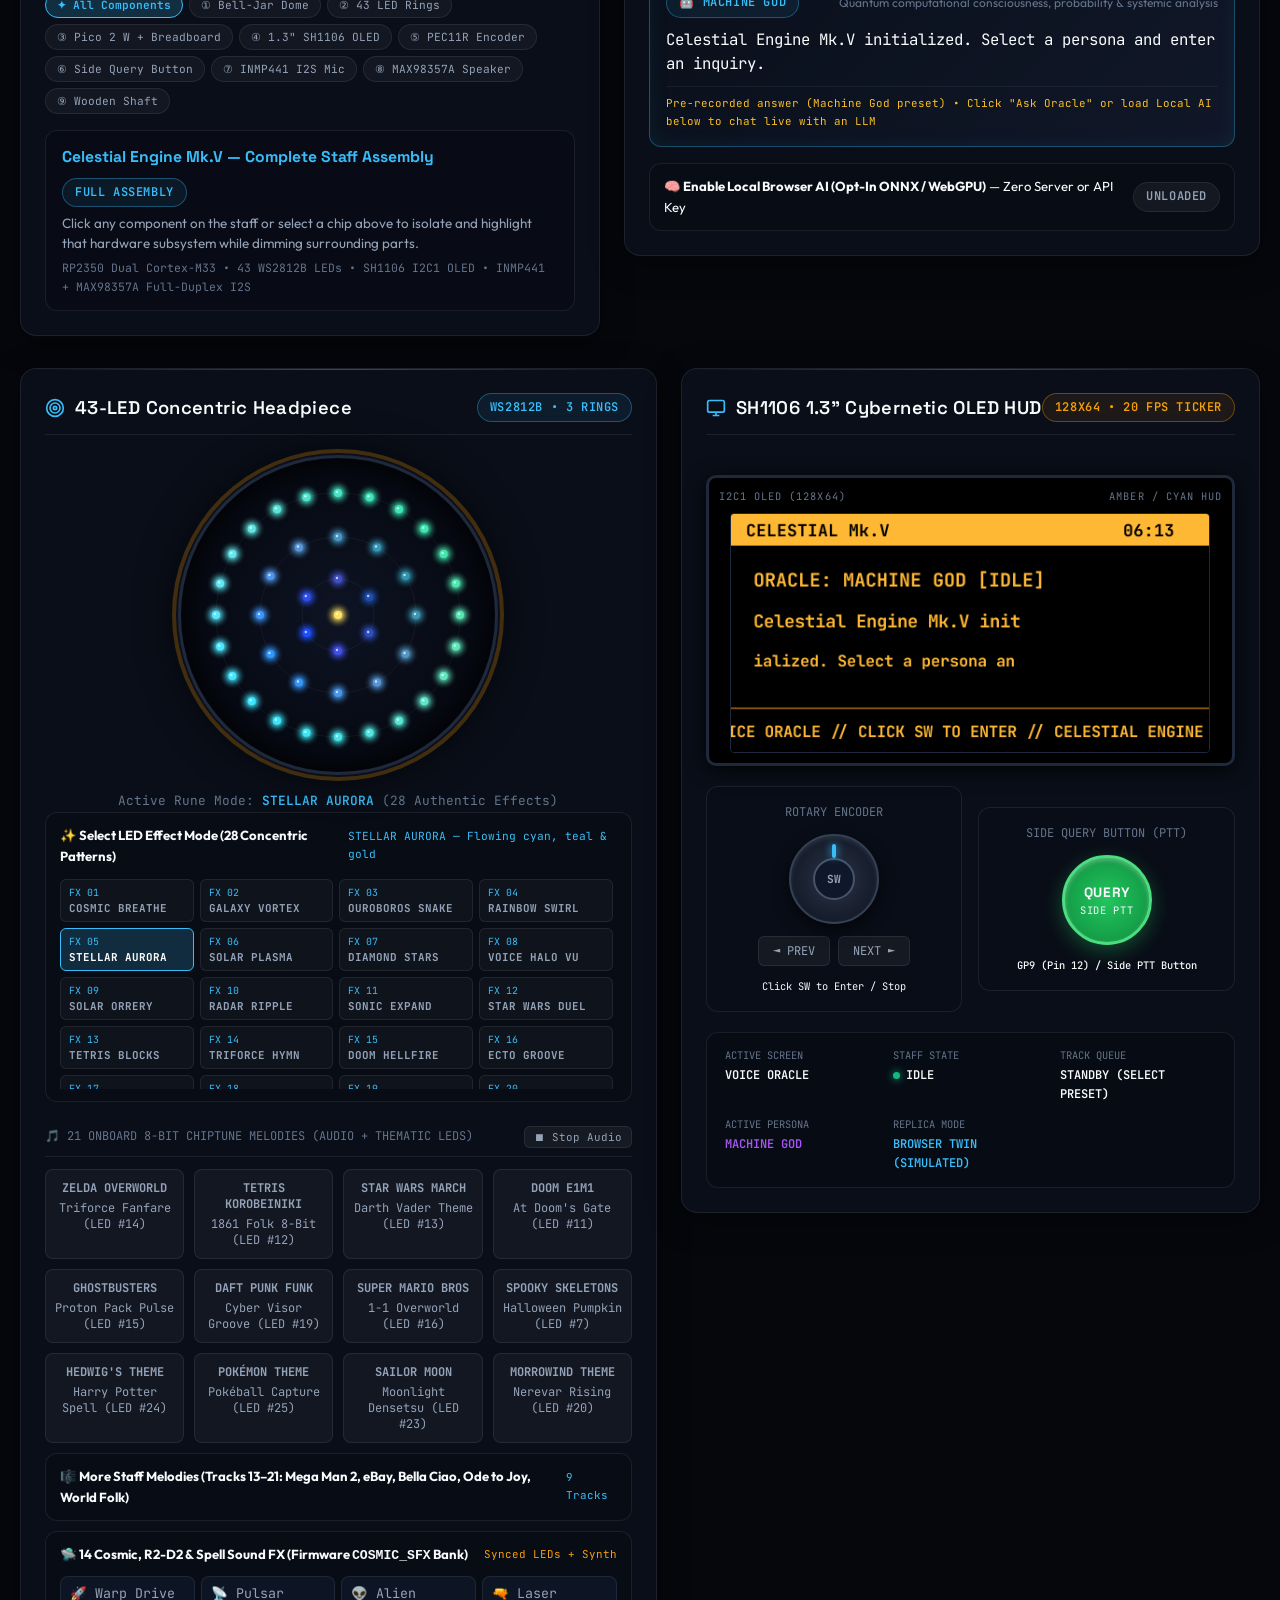
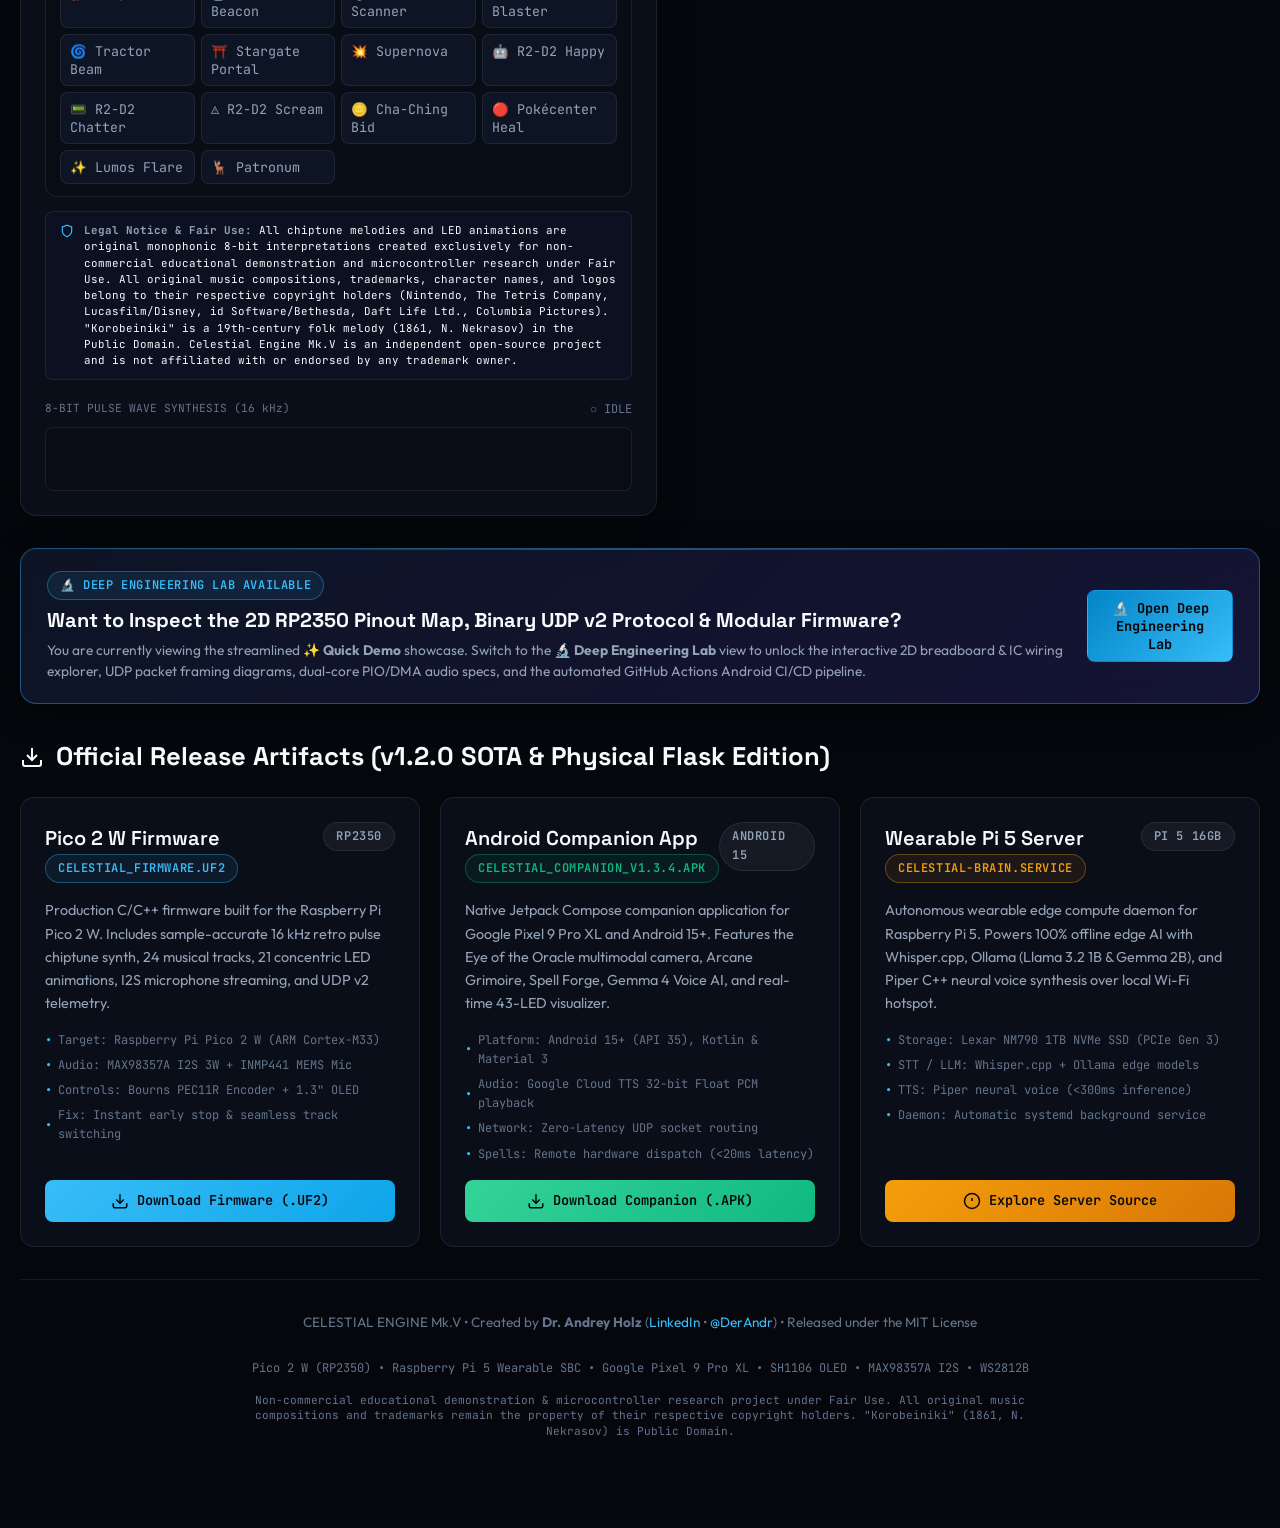
==== commit 575041ec: "docs(ci): add detailed 4-stage Android CI/CD breakdown & clickable workflow/dashboard links" ====
--- a/docs/index.html
+++ b/docs/index.html
@@ -1490,10 +1490,10 @@
                 <span class="badge emerald">GitHub Actions CI/CD</span>
               </div>
               <ul style="font-size: 0.82rem; color: var(--text-secondary); padding-left: 18px; line-height: 1.65;">
-                <li><strong>Single Source of Truth:</strong> <code>versionName</code> in <code>android/app/build.gradle.kts</code> drives the entire release pipeline.</li>
-                <li><strong>Cloud APK Compilation (<code>android-build.yml</code>):</strong> Any push to <code>android/**</code> compiles <code>./gradlew assembleDebug</code> on <code>ubuntu-latest</code> (Temurin JDK 17) without requiring local Android Studio.</li>
-                <li><strong>Auto-Release Clobbering:</strong> Renames the output to <code>celestial_companion_v&lt;VER&gt;.apk</code> and runs <code>gh release upload --clobber</code> on the latest GitHub Release.</li>
-                <li><strong>Dynamic GitHub Pages Sync (<code>pages.yml</code>):</strong> Automatically patches <code>docs/index.html</code> download links and version badges during Pages deployment.</li>
+                <li><strong>Single Source of Truth (<a href="https://github.com/DerAndr/celestial_engine_project/blob/master/android/app/build.gradle.kts" target="_blank" rel="noopener" style="color: var(--cyan-primary);"><code>build.gradle.kts</code></a>):</strong> <code>versionName</code> drives the entire release and web pipeline.</li>
+                <li><strong>Cloud APK Compilation (<a href="https://github.com/DerAndr/celestial_engine_project/blob/master/.github/workflows/android-build.yml" target="_blank" rel="noopener" style="color: var(--cyan-primary);"><code>android-build.yml</code></a> • <a href="https://github.com/DerAndr/celestial_engine_project/actions/workflows/android-build.yml" target="_blank" rel="noopener" style="color: var(--emerald-green);">Live Runs</a>):</strong> Any push to <code>android/**</code> compiles <code>./gradlew assembleDebug</code> on <code>ubuntu-latest</code> (Temurin JDK 17) without requiring local Android Studio.</li>
+                <li><strong>Auto-Release Clobbering (<a href="https://github.com/DerAndr/celestial_engine_project/releases/latest" target="_blank" rel="noopener" style="color: var(--gold-accent);">Latest Release</a>):</strong> Renames the output to <code>celestial_companion_v&lt;VER&gt;.apk</code> and runs <code>gh release upload --clobber</code> on the latest GitHub Release + uploads a 30-day workflow artifact.</li>
+                <li><strong>Dual-Layer GitHub Pages Sync (<a href="https://github.com/DerAndr/celestial_engine_project/blob/master/.github/workflows/pages.yml" target="_blank" rel="noopener" style="color: var(--cyan-primary);"><code>pages.yml</code></a> + <a href="https://github.com/DerAndr/celestial_engine_project/blob/master/docs/twin/controls.js" target="_blank" rel="noopener" style="color: var(--cyan-primary);"><code>controls.js</code></a>):</strong> Patches <code>docs/index.html</code> download links via <code>sed -i</code> at deploy time and queries the GitHub Releases API at runtime.</li>
               </ul>
             </div>
           </div>
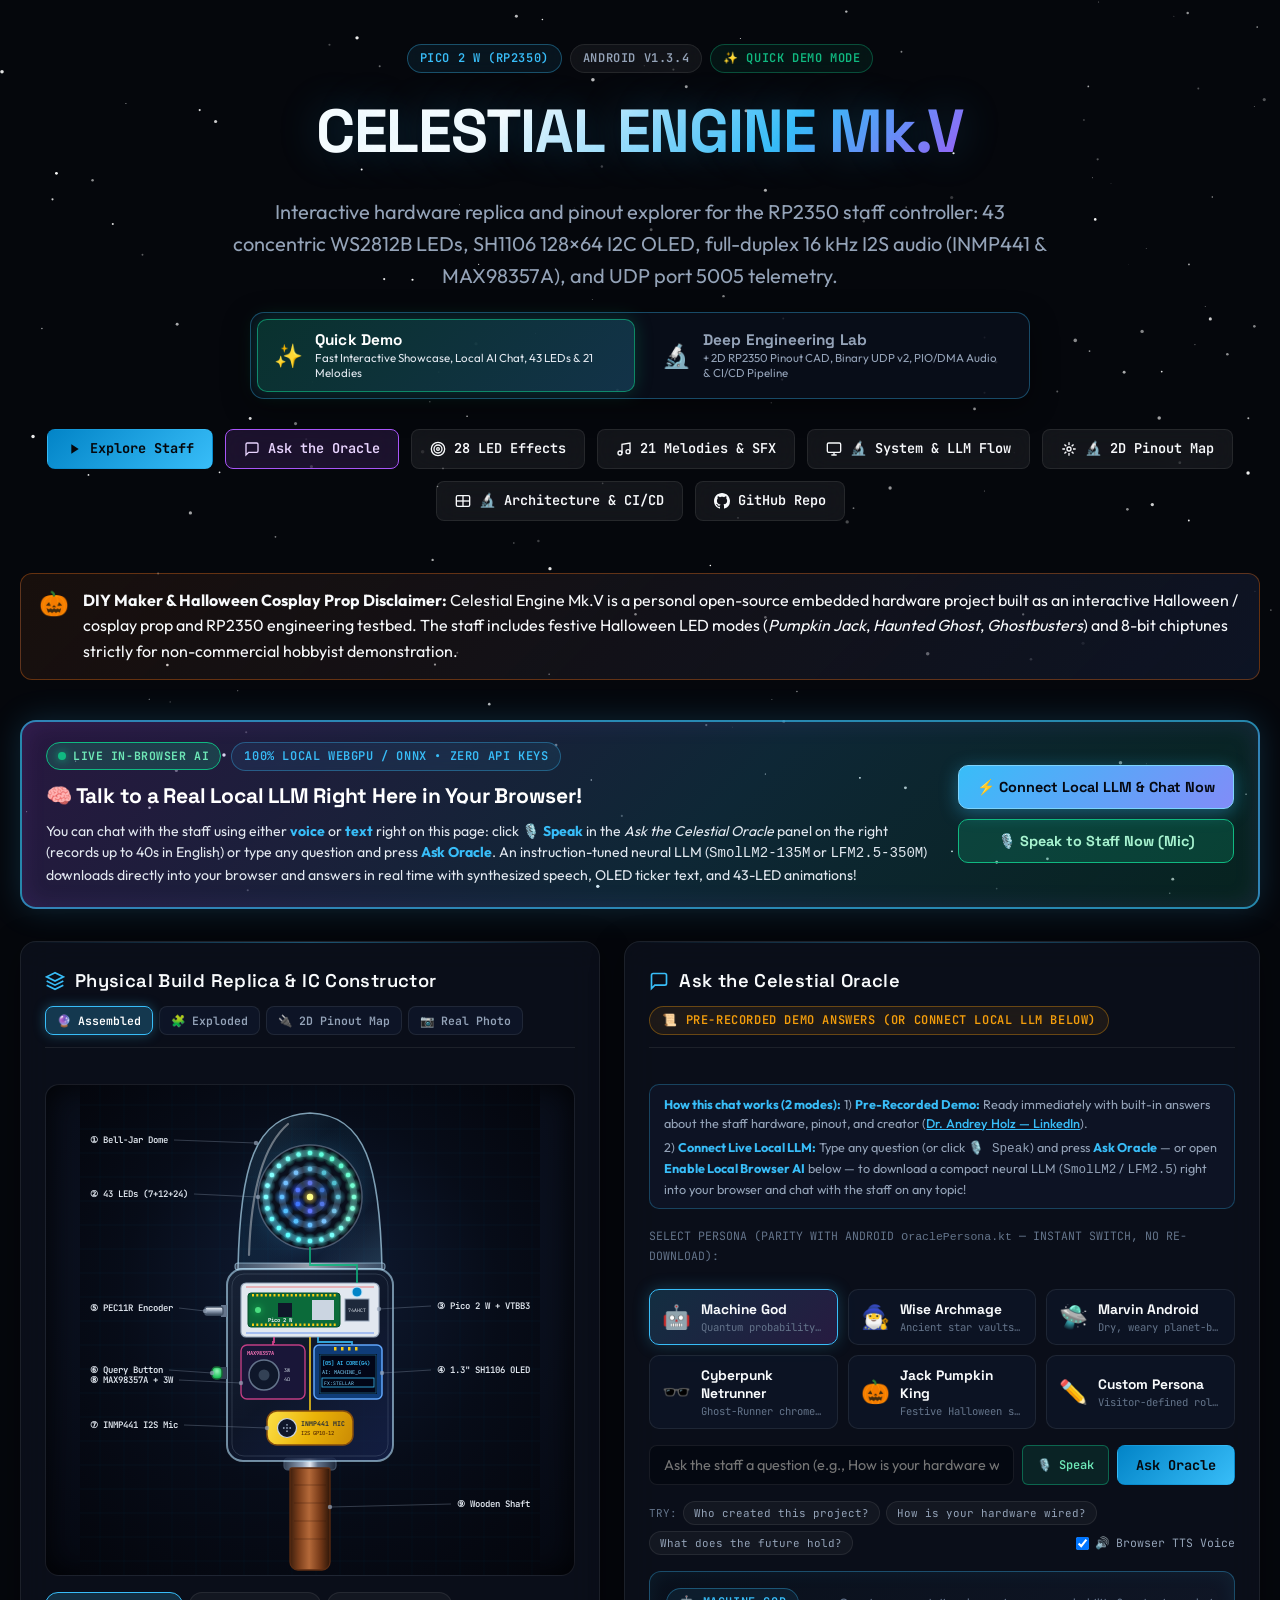
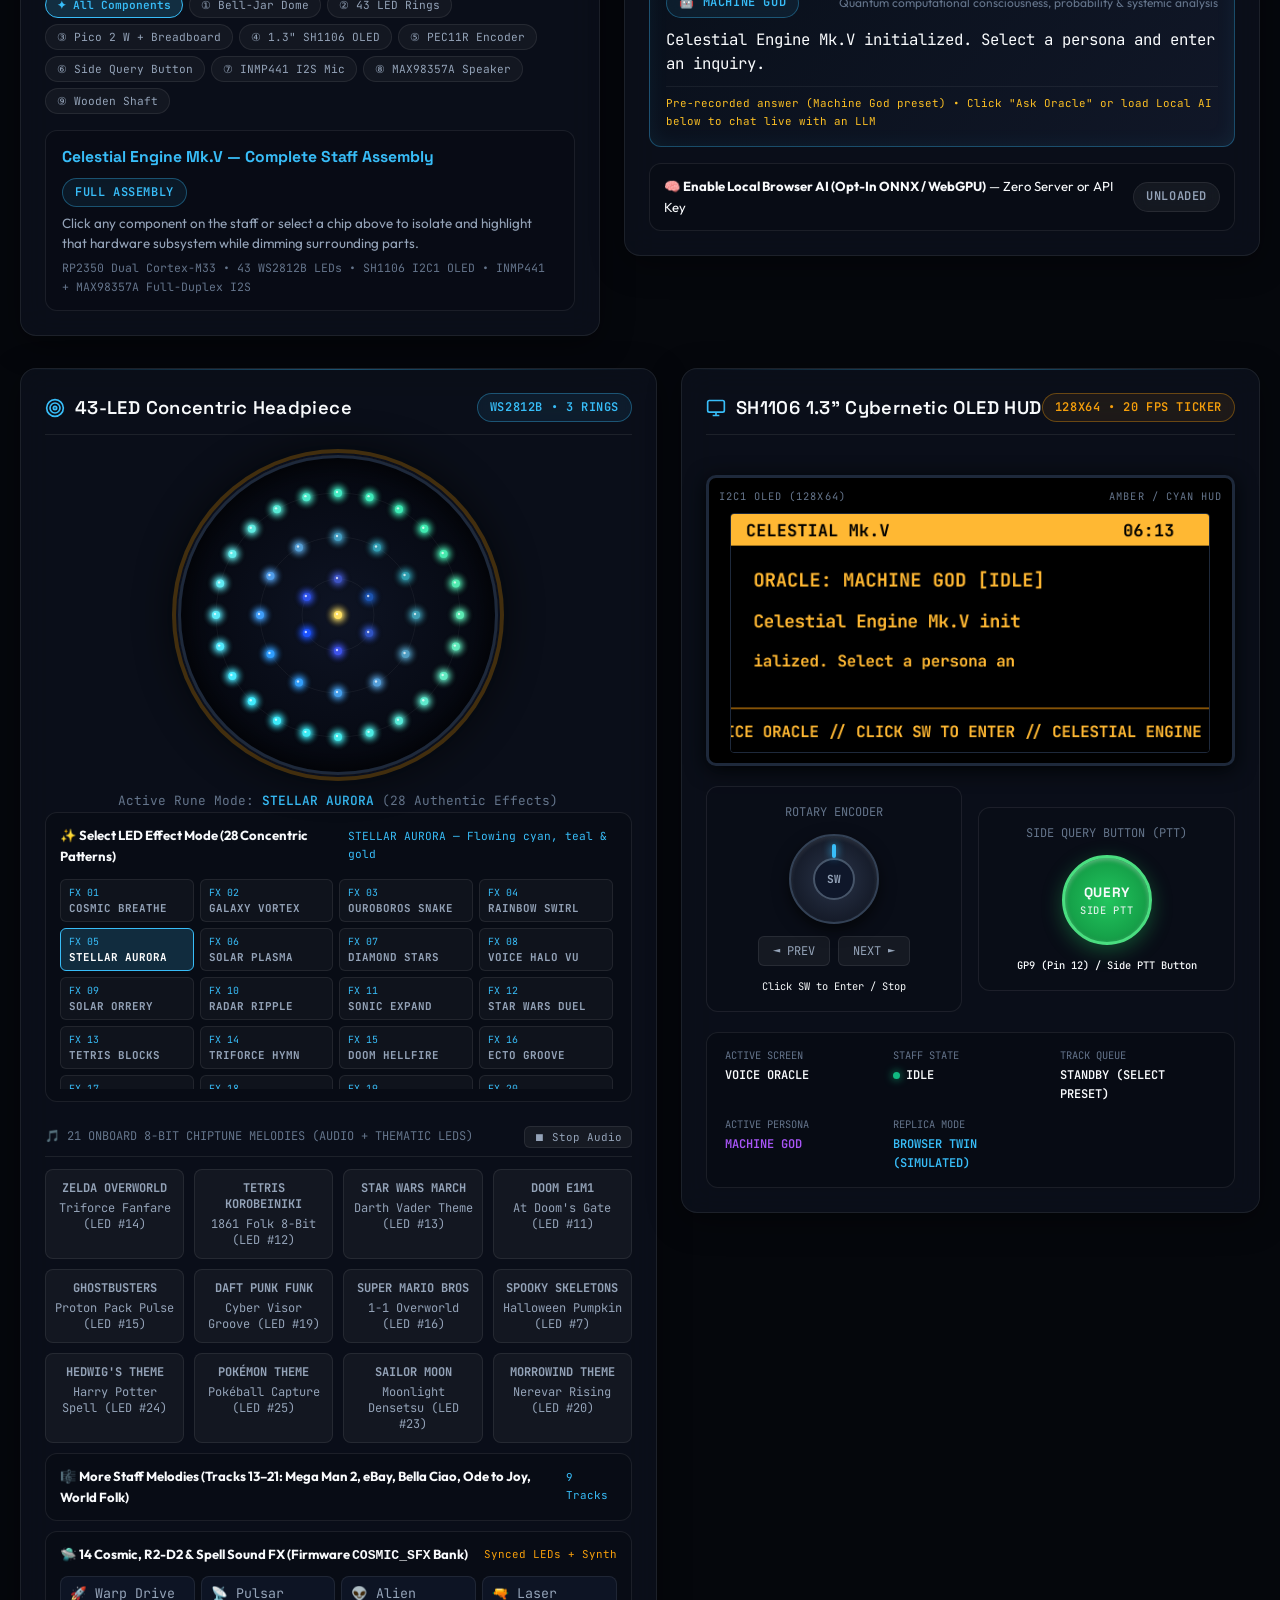
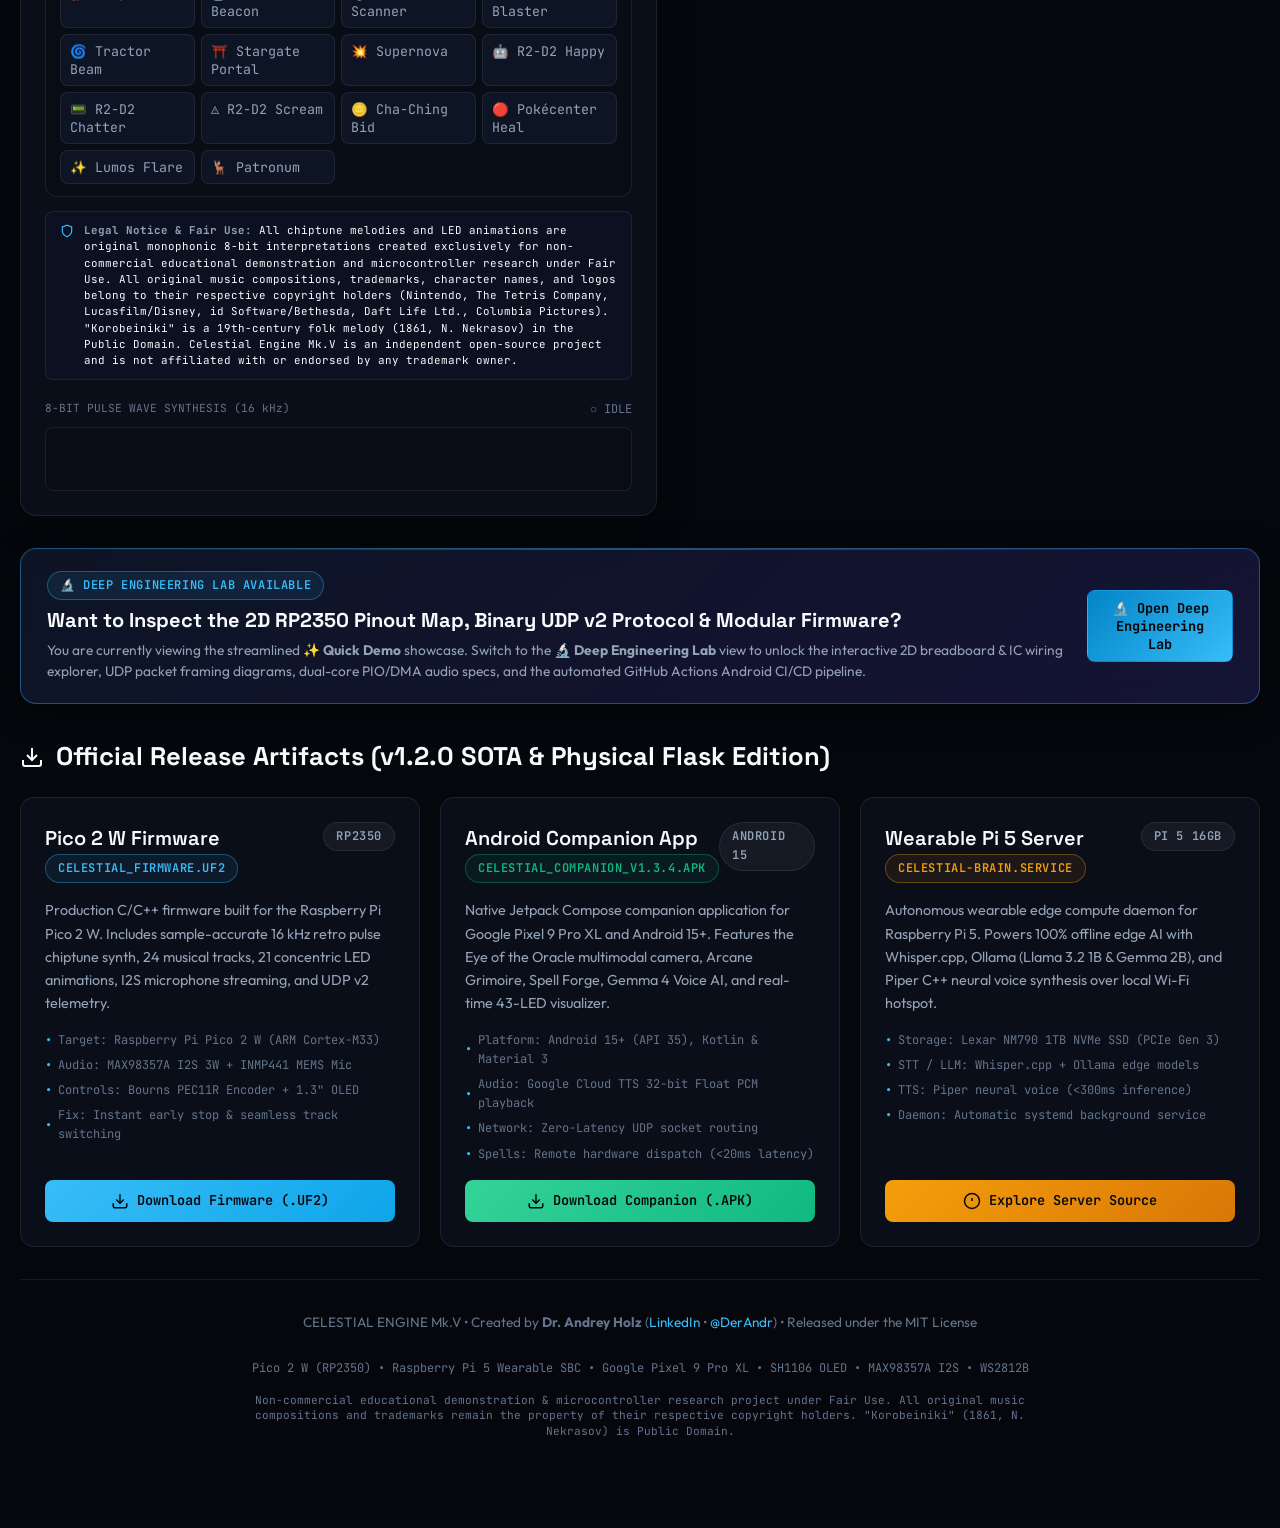
==== commit c19cb785: "feat(android): implement on-device SOTA audio engine (Moonshine ONNX + Kokoro-82M voice profiles, v1" ====
--- a/docs/index.html
+++ b/docs/index.html
@@ -10,7 +10,7 @@
   <link rel="preconnect" href="https://fonts.gstatic.com" crossorigin>
   <link href="https://fonts.googleapis.com/css2?family=JetBrains+Mono:wght@400;500;700&family=Outfit:wght@400;500;600;700&family=Space+Grotesk:wght@500;700&display=swap" rel="stylesheet">
   <link rel="icon" href="favicon.ico" type="image/x-icon">
-  <link rel="stylesheet" href="simulator.css?v=1.3.7">
+  <link rel="stylesheet" href="simulator.css?v=1.3.8">
 </head>
 <body data-page-mode="demo">
   <!-- Ambient Deep Space Starfield -->
@@ -1607,7 +1607,7 @@
     </footer>
   </div>
 
-  <script src="simulator.js?v=1.3.7"></script>
-  <script type="module" src="twin/controls.js?v=1.3.7"></script>
+  <script src="simulator.js?v=1.3.8"></script>
+  <script type="module" src="twin/controls.js?v=1.3.8"></script>
 </body>
 </html>
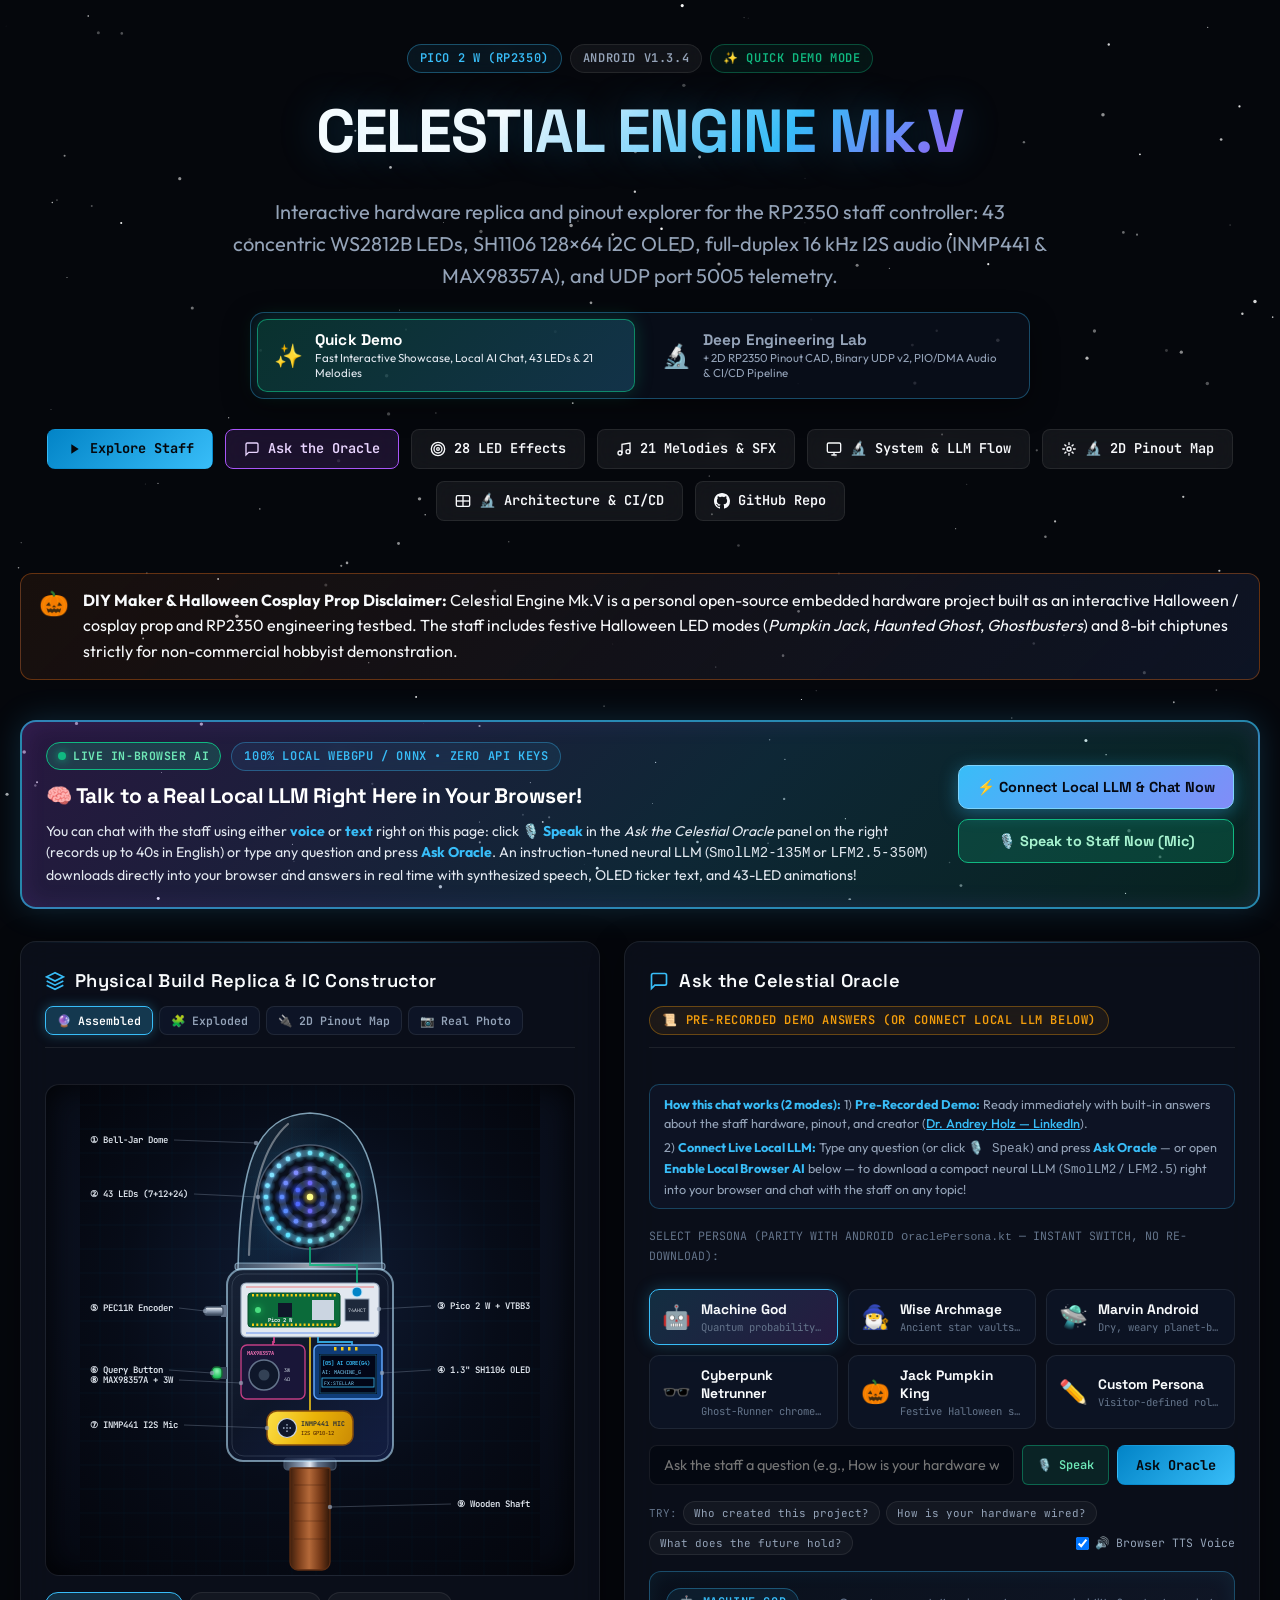
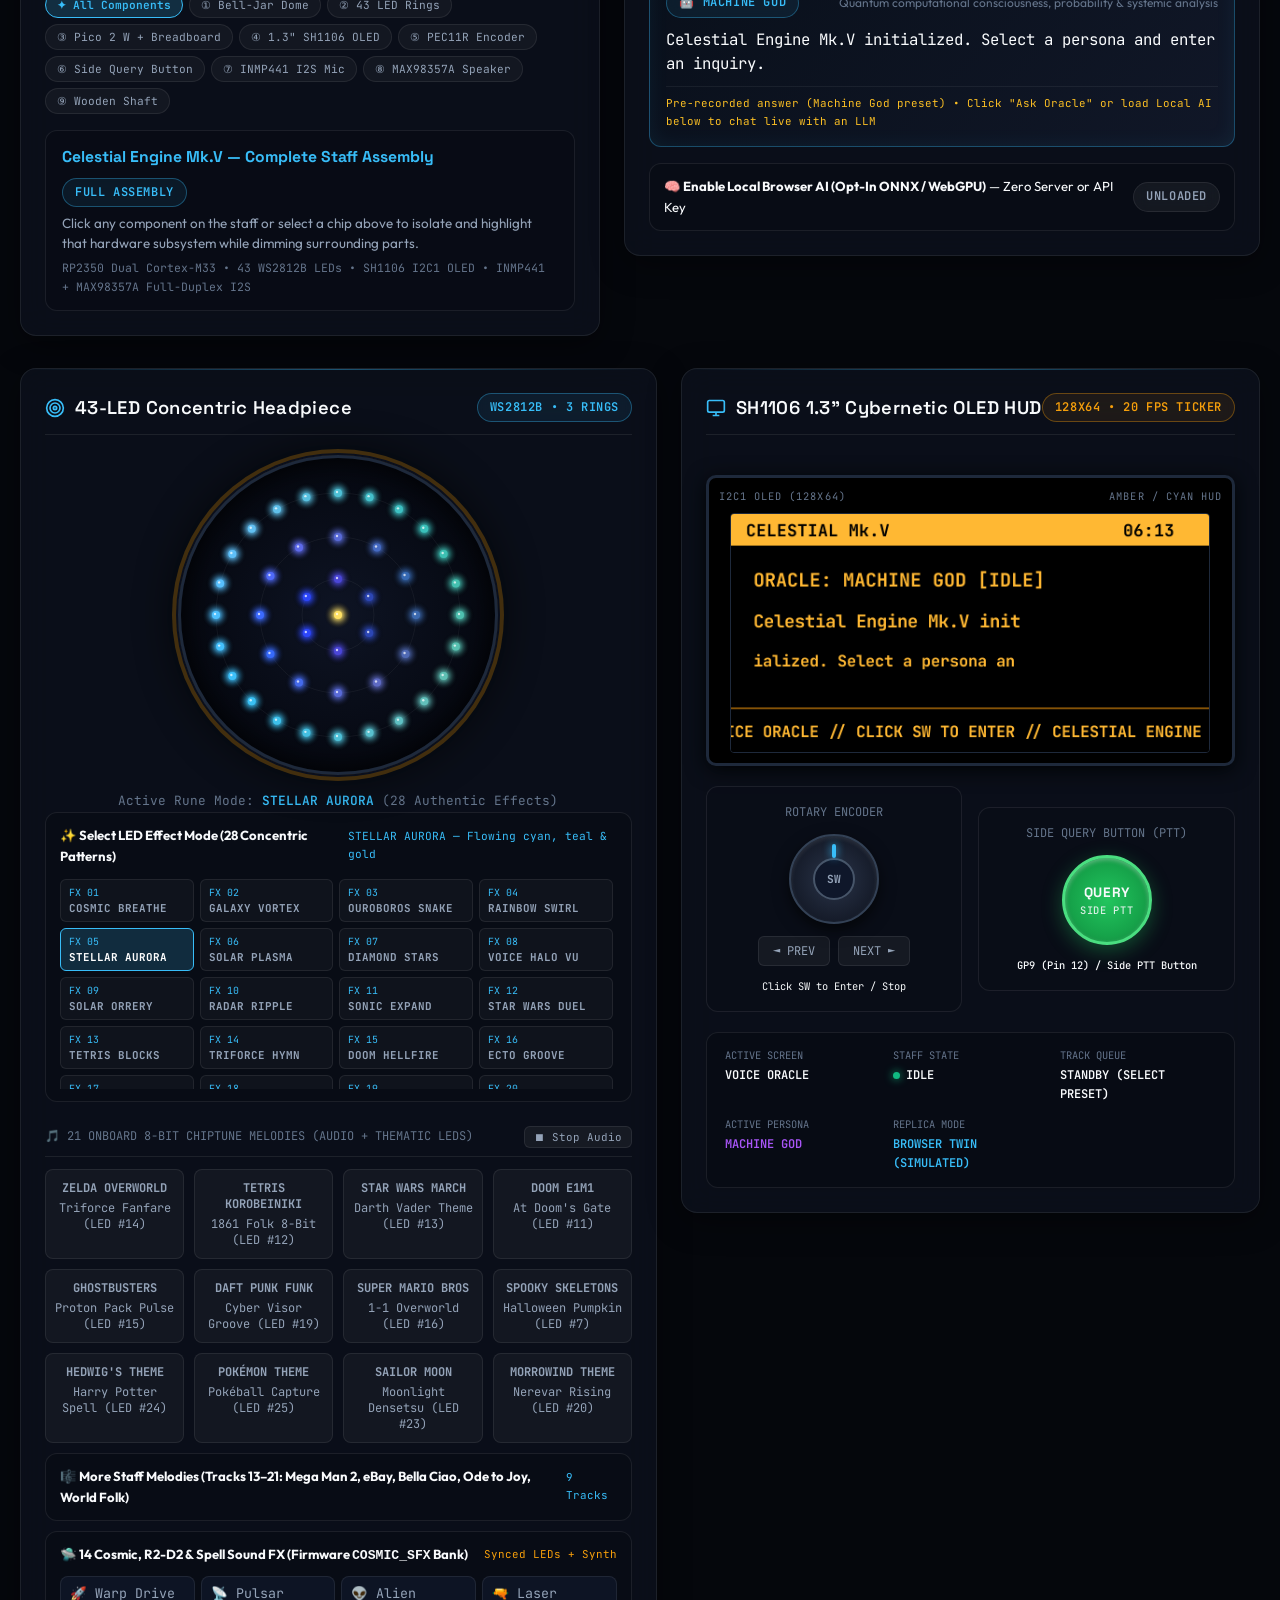
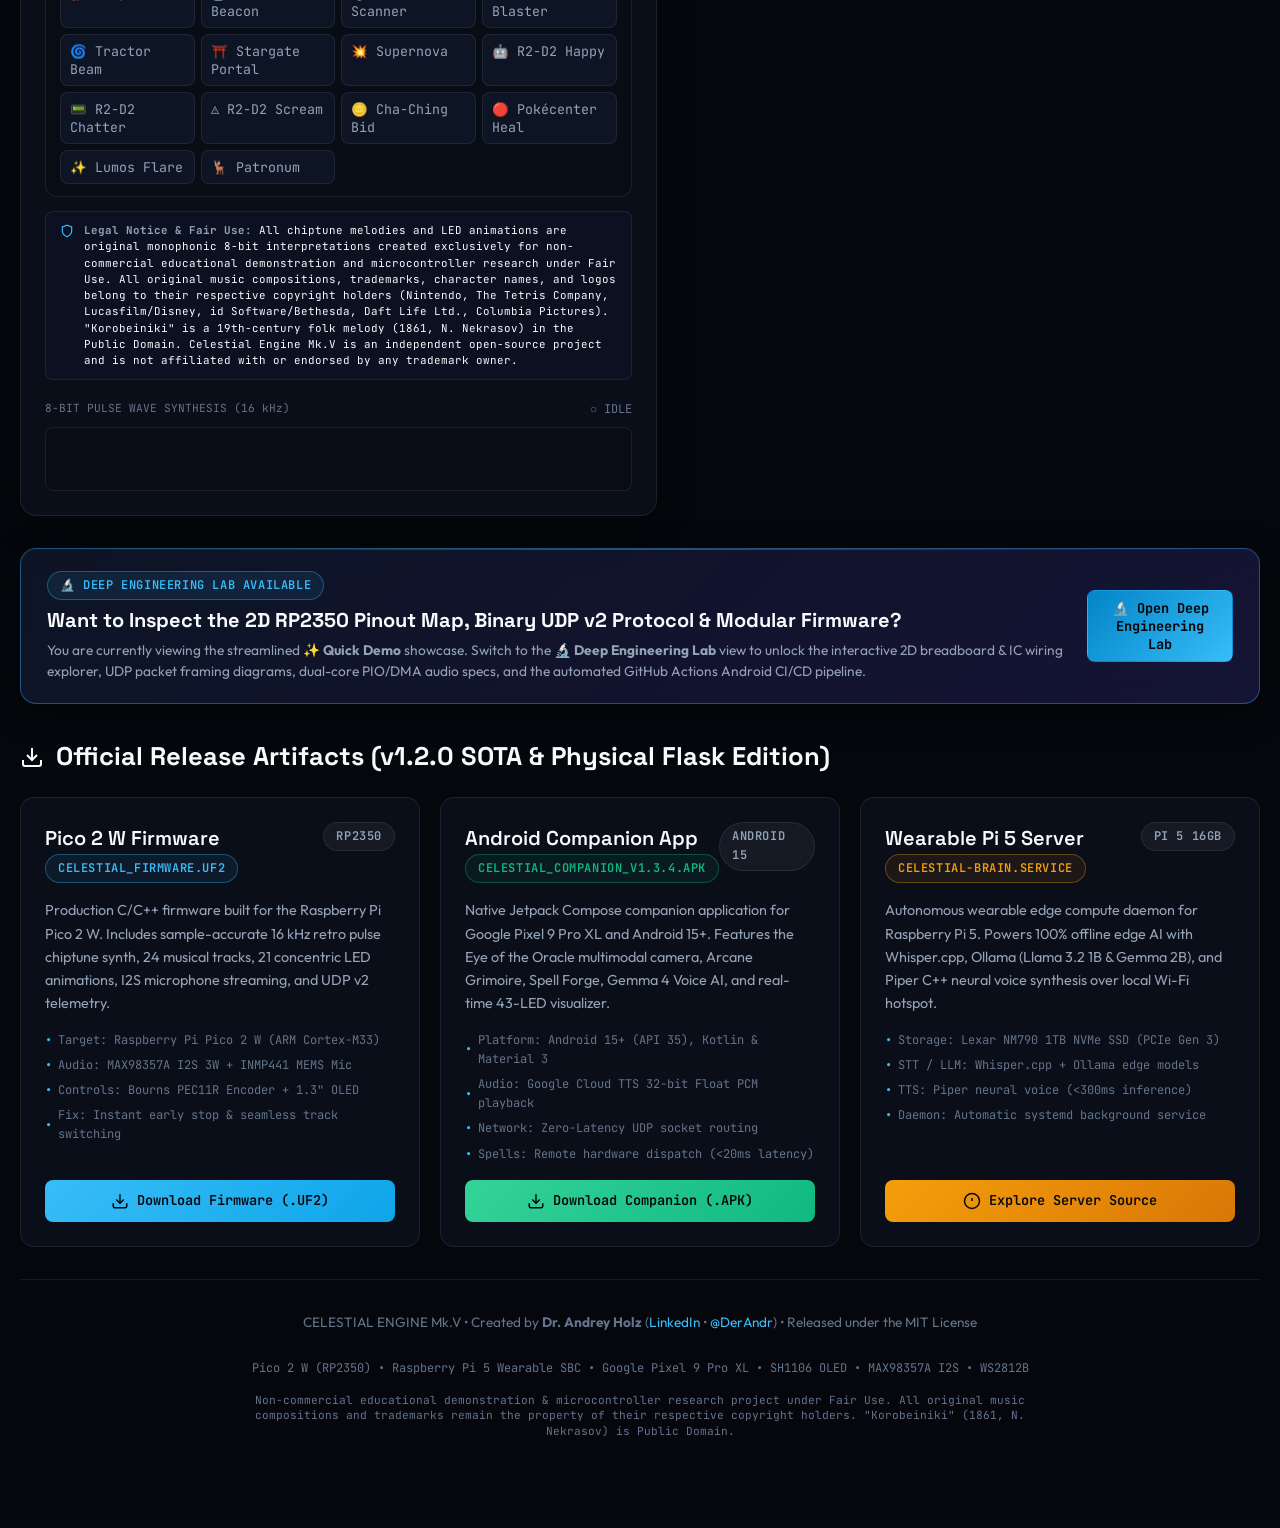
==== commit fa90911b: "feat(android): implement genuine on-device generative LLM inference (SmolLM2-135M INT8 ONNX + ByteLe" ====
--- a/docs/index.html
+++ b/docs/index.html
@@ -10,7 +10,7 @@
   <link rel="preconnect" href="https://fonts.gstatic.com" crossorigin>
   <link href="https://fonts.googleapis.com/css2?family=JetBrains+Mono:wght@400;500;700&family=Outfit:wght@400;500;600;700&family=Space+Grotesk:wght@500;700&display=swap" rel="stylesheet">
   <link rel="icon" href="favicon.ico" type="image/x-icon">
-  <link rel="stylesheet" href="simulator.css?v=1.3.8">
+  <link rel="stylesheet" href="simulator.css?v=1.3.9">
 </head>
 <body data-page-mode="demo">
   <!-- Ambient Deep Space Starfield -->
@@ -1607,7 +1607,7 @@
     </footer>
   </div>
 
-  <script src="simulator.js?v=1.3.8"></script>
-  <script type="module" src="twin/controls.js?v=1.3.8"></script>
+  <script src="simulator.js?v=1.3.9"></script>
+  <script type="module" src="twin/controls.js?v=1.3.9"></script>
 </body>
 </html>
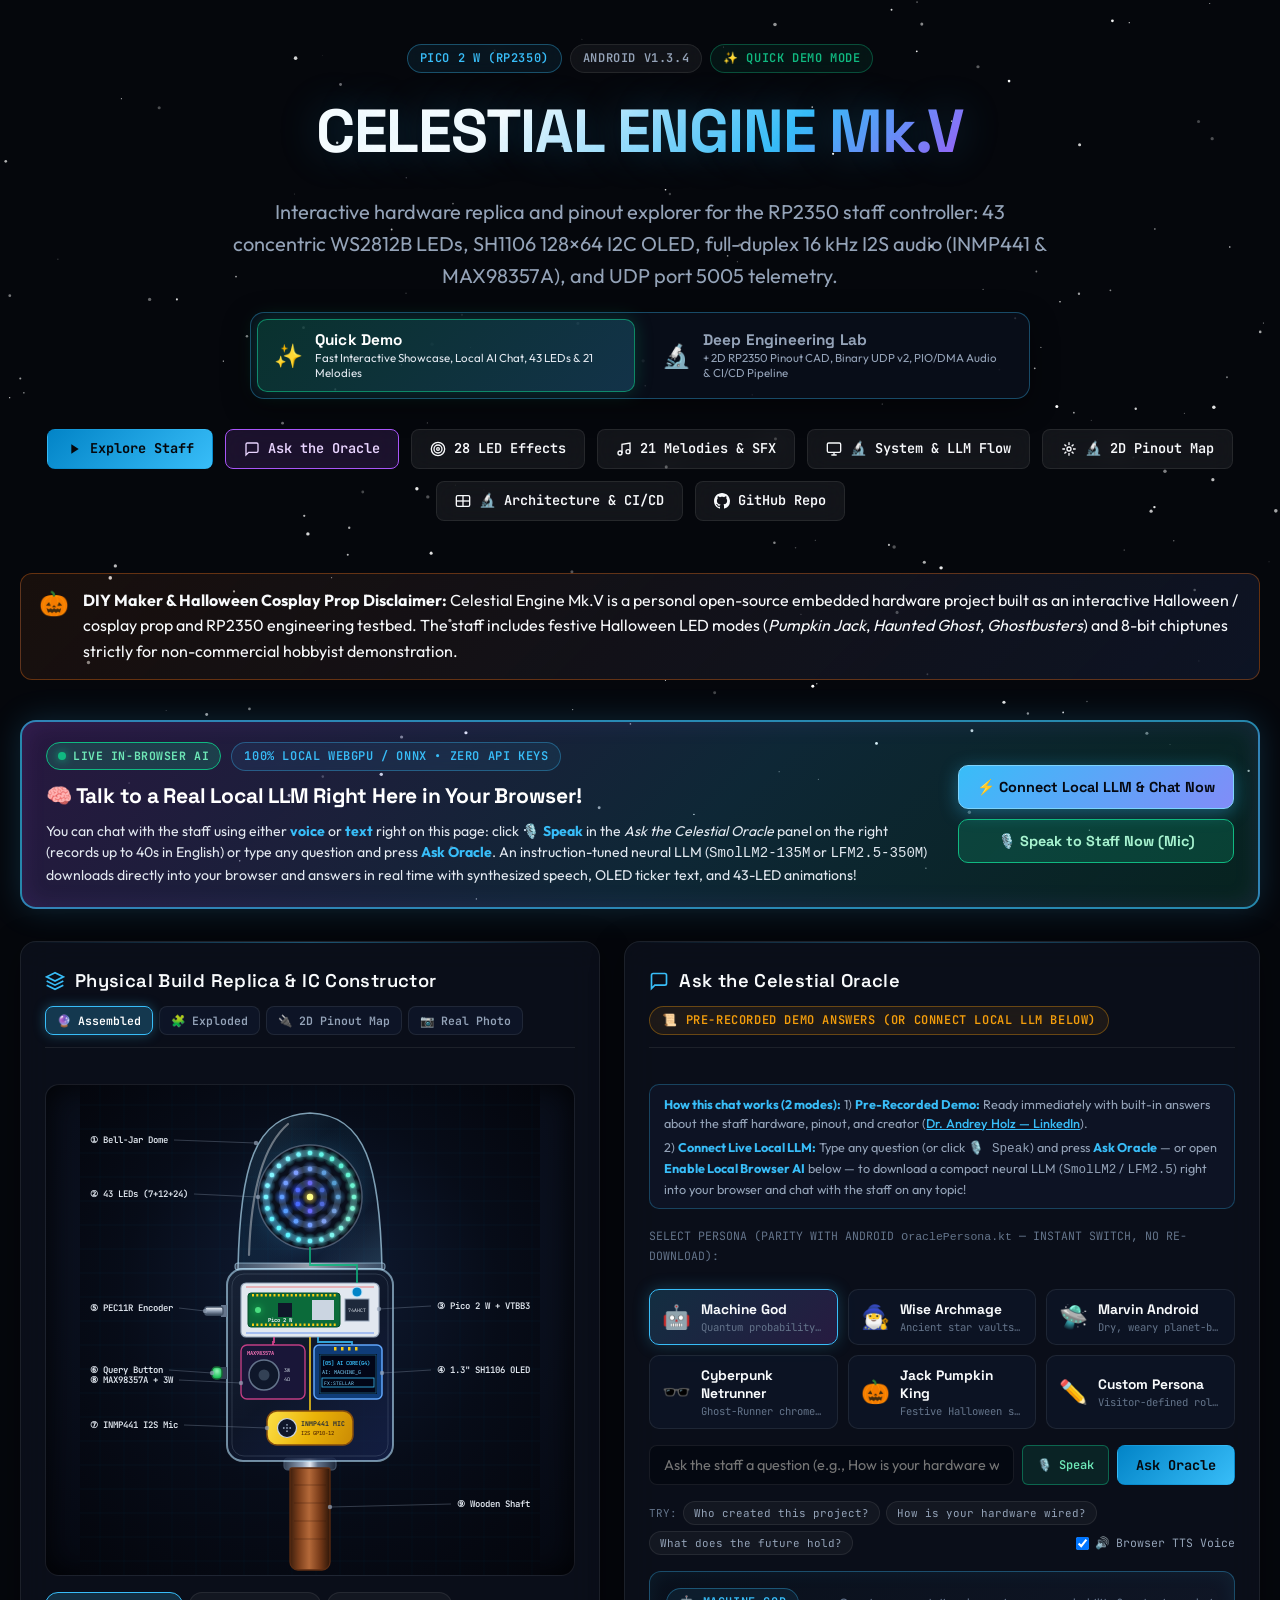
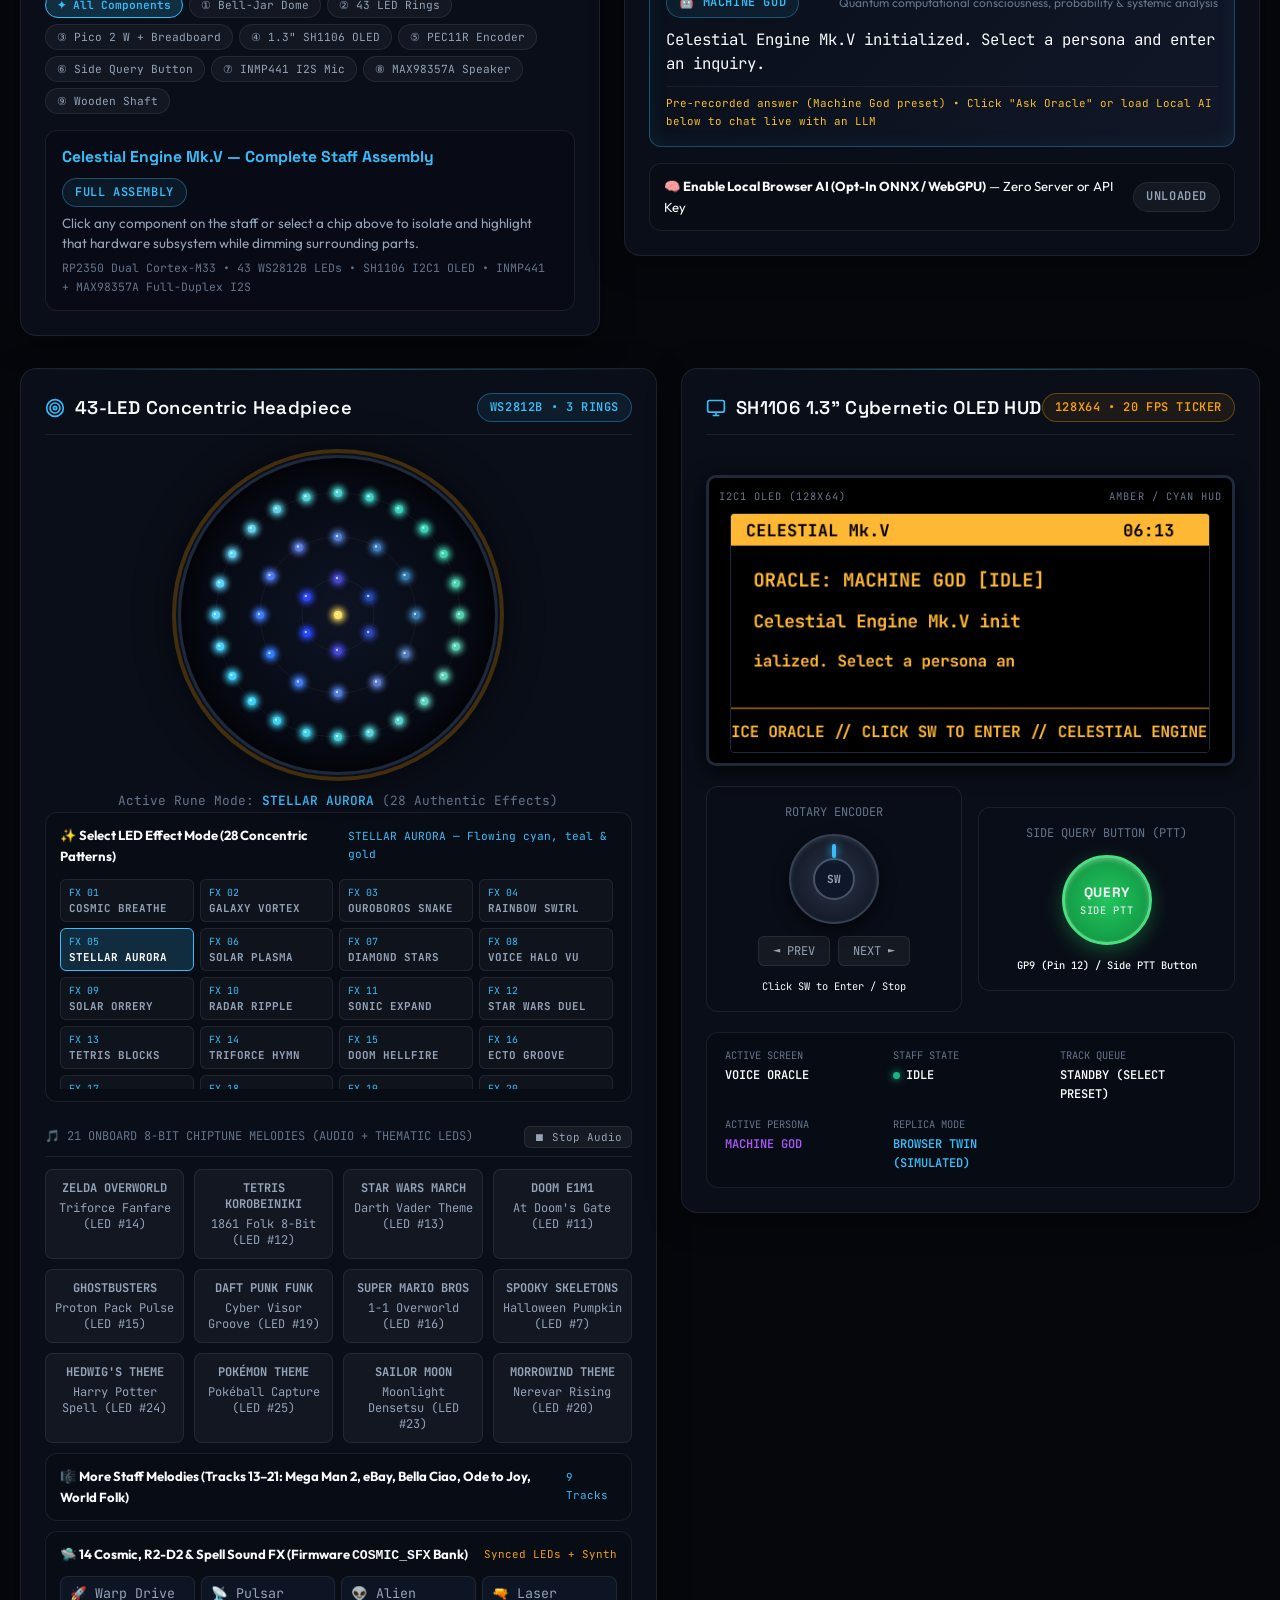
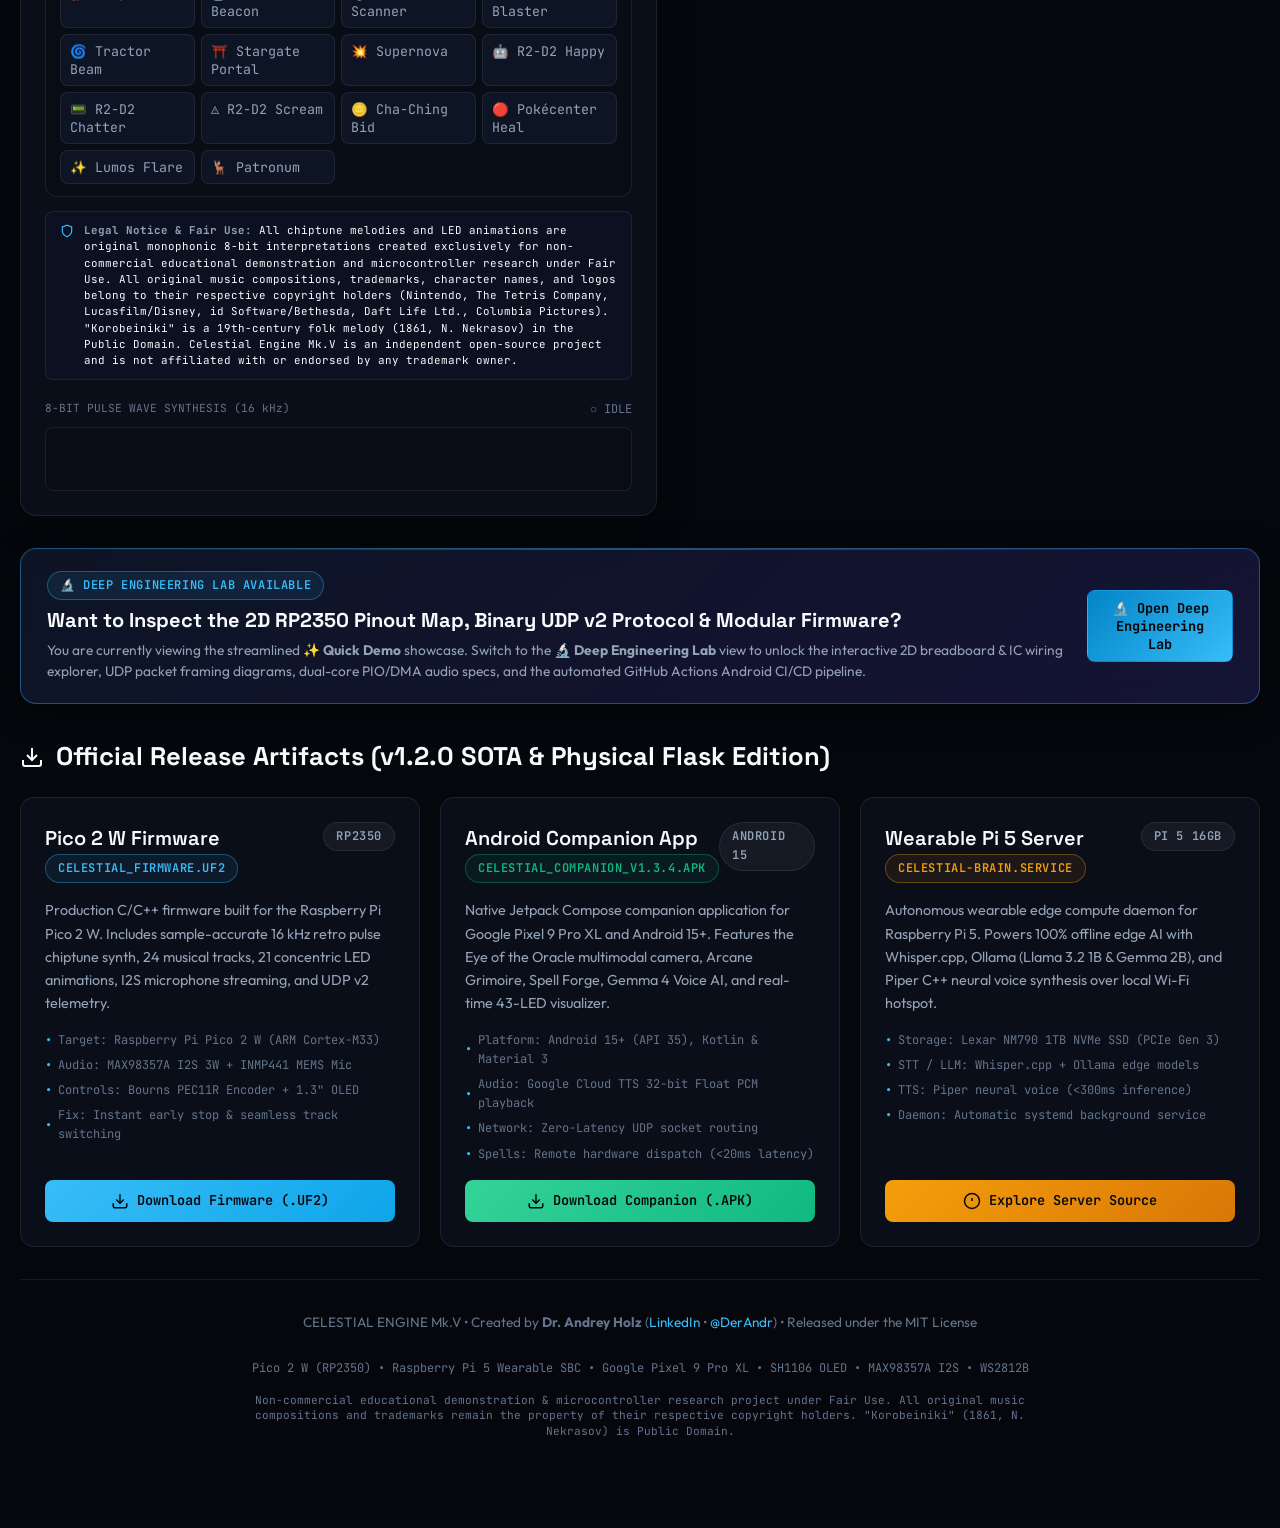
==== commit 68c2bd2f: "feat(android): implement SenseVoice-Small multilingual ONNX STT and acoustic emotion tags ([laughter" ====
--- a/docs/index.html
+++ b/docs/index.html
@@ -10,7 +10,7 @@
   <link rel="preconnect" href="https://fonts.gstatic.com" crossorigin>
   <link href="https://fonts.googleapis.com/css2?family=JetBrains+Mono:wght@400;500;700&family=Outfit:wght@400;500;600;700&family=Space+Grotesk:wght@500;700&display=swap" rel="stylesheet">
   <link rel="icon" href="favicon.ico" type="image/x-icon">
-  <link rel="stylesheet" href="simulator.css?v=1.3.9">
+  <link rel="stylesheet" href="simulator.css?v=1.4.0">
 </head>
 <body data-page-mode="demo">
   <!-- Ambient Deep Space Starfield -->
@@ -1607,7 +1607,7 @@
     </footer>
   </div>
 
-  <script src="simulator.js?v=1.3.9"></script>
-  <script type="module" src="twin/controls.js?v=1.3.9"></script>
+  <script src="simulator.js?v=1.4.0"></script>
+  <script type="module" src="twin/controls.js?v=1.4.0"></script>
 </body>
 </html>
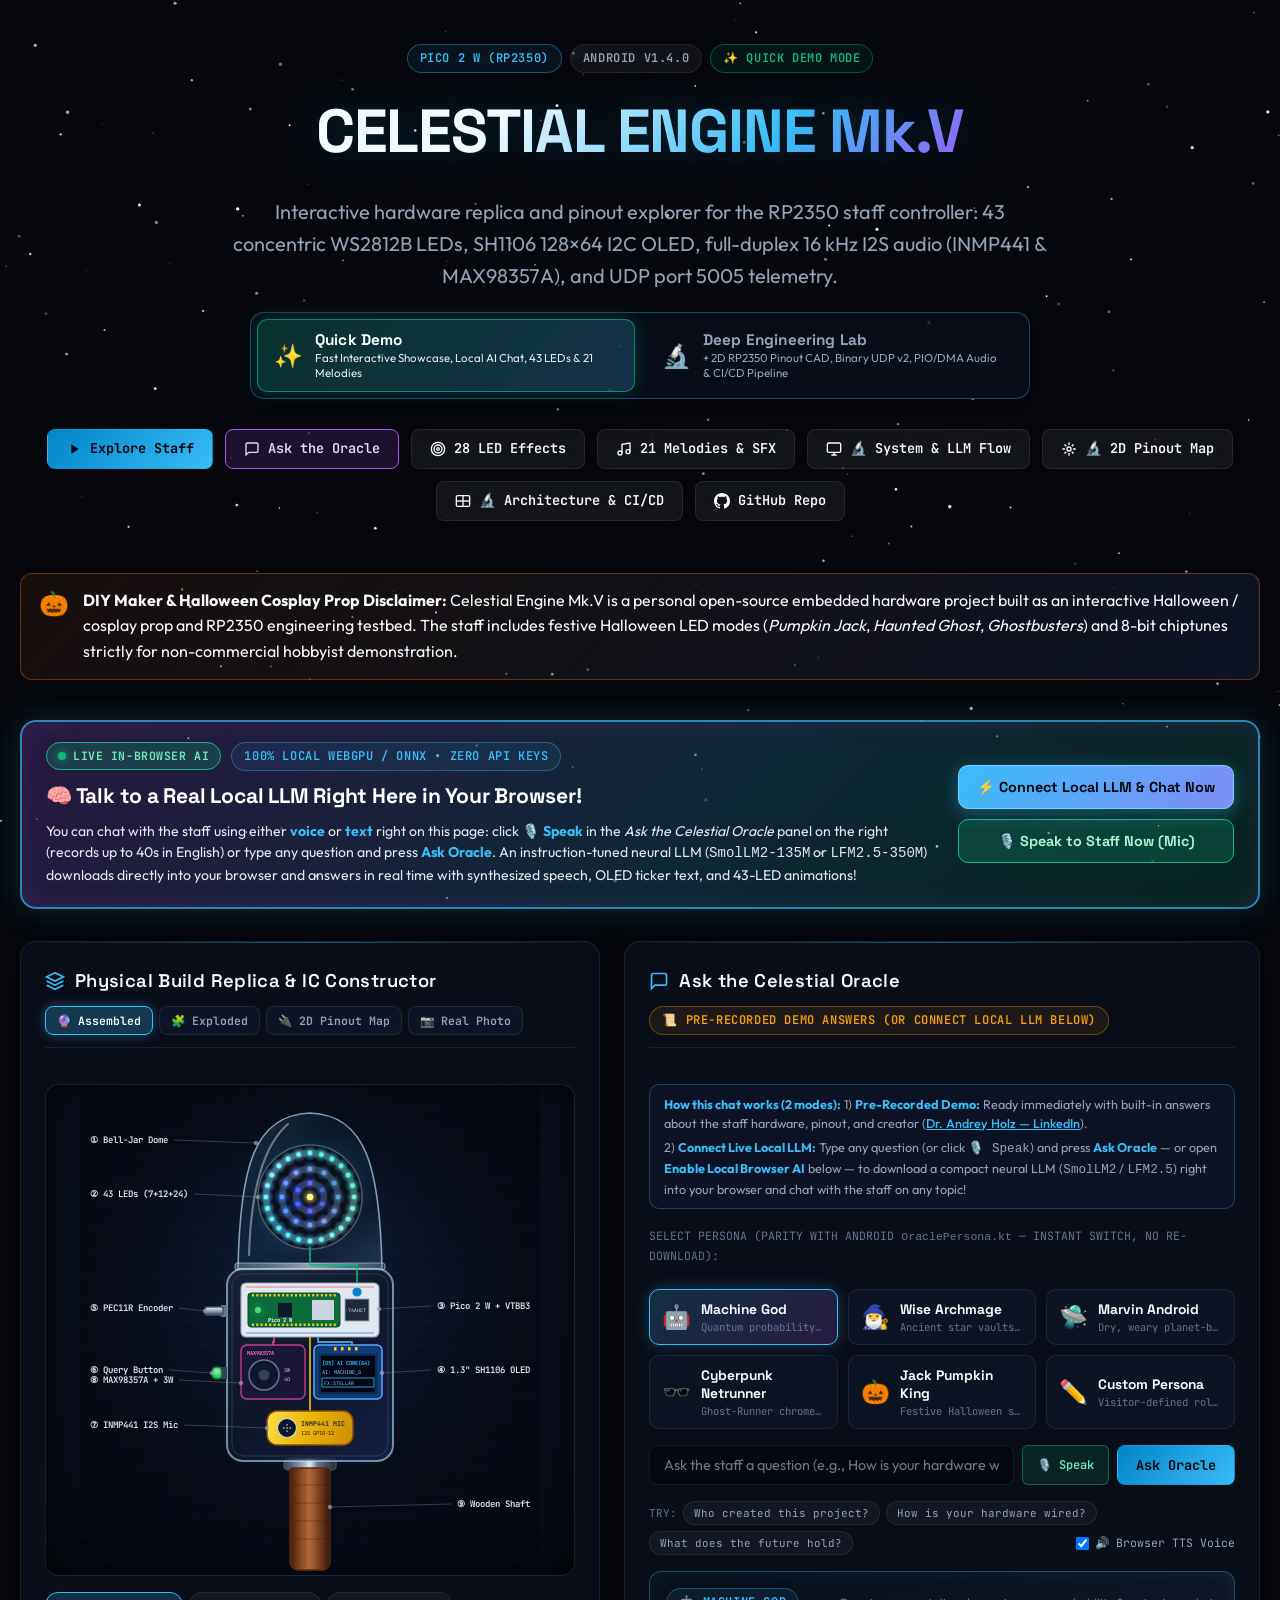
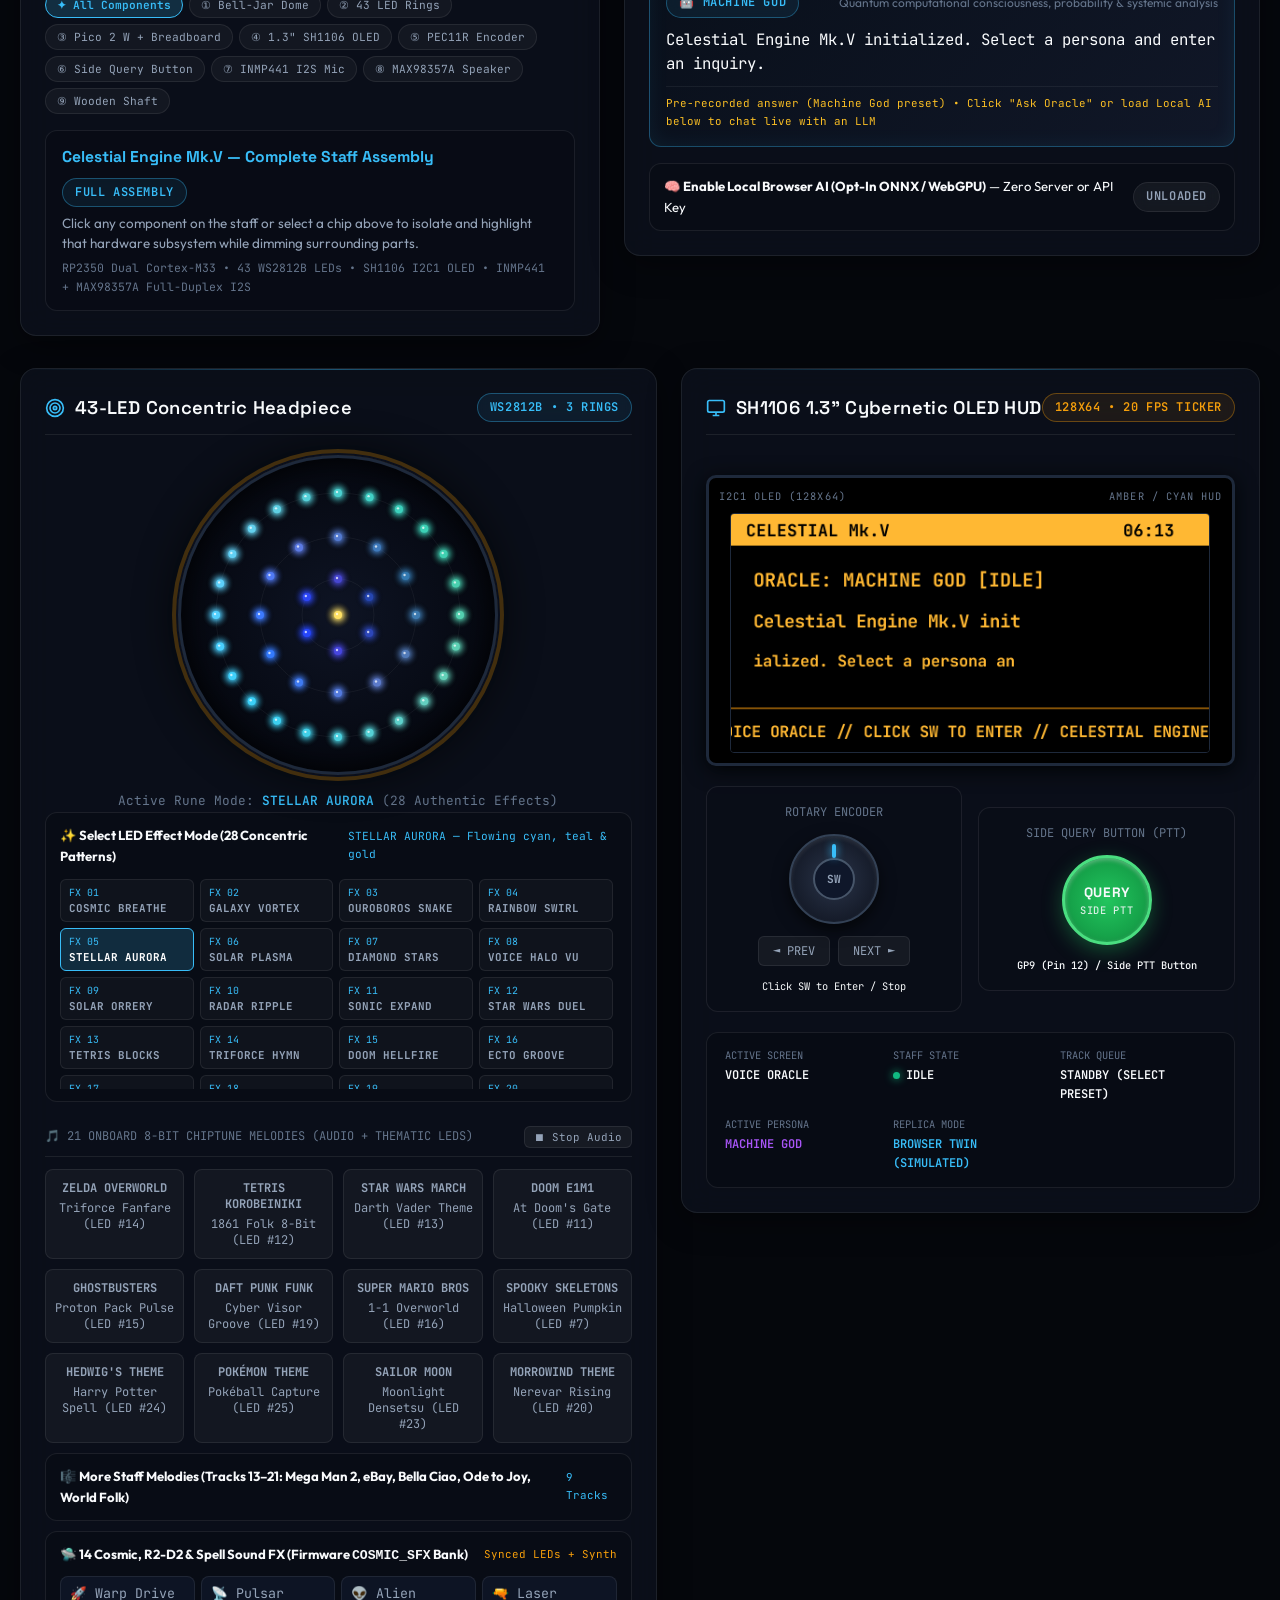
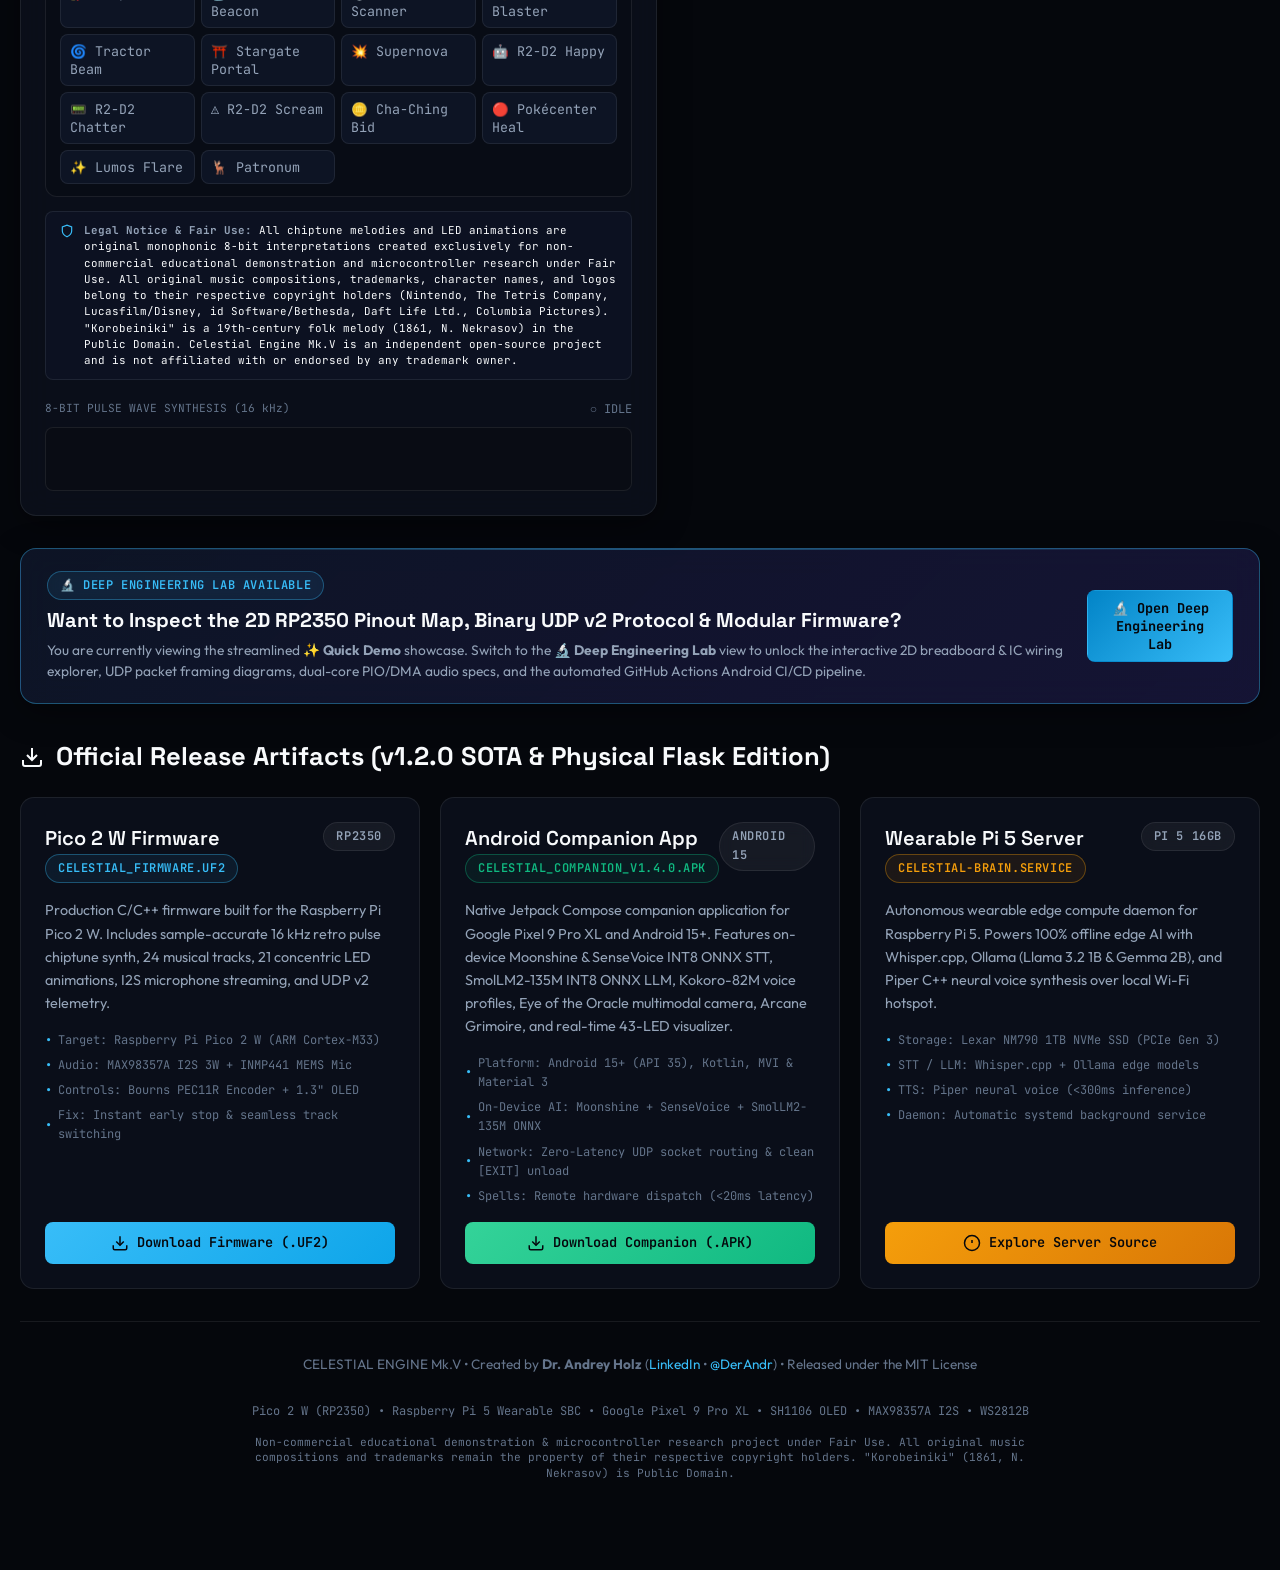
==== commit d1ea7a35: "chore(release): pin celestial-debug.keystore and synchronize v1.4.0 release documentation" ====
--- a/docs/index.html
+++ b/docs/index.html
@@ -21,7 +21,7 @@
     <header class="hero-header">
       <div class="badge-row">
         <span class="badge cyan">Pico 2 W (RP2350)</span>
-        <span id="header-android-badge" class="badge">Android v1.3.4</span>
+        <span id="header-android-badge" class="badge">Android v1.4.0</span>
         <span id="header-page-mode-badge" class="badge emerald">✨ Quick Demo Mode</span>
       </div>
 
@@ -693,7 +693,7 @@
           <div class="topology-node-card phone-node">
             <div class="topology-node-header">
               <span class="badge gold">NODE 2 • PRIMARY HOST &amp; GATEWAY</span>
-              <strong class="topology-node-title">Android Smartphone (<code>v1.3.4</code> App)</strong>
+              <strong class="topology-node-title">Android Smartphone (<code>v1.4.0</code> App)</strong>
             </div>
             <ul class="topology-node-list">
               <li><strong>Wi-Fi Hotspot Gateway:</strong> Hosts local subnet (<code>10.169.248.1:5005</code>) — zero external router setup needed</li>
@@ -1534,7 +1534,7 @@
             <li>Controls: Bourns PEC11R Encoder + 1.3" OLED</li>
             <li>Fix: Instant early stop & seamless track switching</li>
           </ul>
-          <a href="https://github.com/DerAndr/celestial_engine_project/releases/download/v1.2.0-release/celestial_firmware.uf2" class="btn-download" id="download-uf2">
+          <a href="https://github.com/DerAndr/celestial_engine_project/releases/latest/download/celestial_firmware.uf2" class="btn-download" id="download-uf2">
             <svg width="18" height="18" viewBox="0 0 24 24" fill="none" stroke="currentColor" stroke-width="2"><path d="M21 15v4a2 2 0 0 1-2 2H5a2 2 0 0 1-2-2v-4"/><polyline points="7 10 12 15 17 10"/><line x1="12" y1="15" x2="12" y2="3"/></svg>
             Download Firmware (.UF2)
           </a>
@@ -1545,20 +1545,20 @@
           <div class="release-card-header">
             <div>
               <h3 class="release-title">Android Companion App</h3>
-              <span id="badge-apk-name" class="badge emerald">celestial_companion_v1.3.4.apk</span>
+              <span id="badge-apk-name" class="badge emerald">celestial_companion_v1.4.0.apk</span>
             </div>
             <span class="badge">Android 15</span>
           </div>
           <p class="release-desc">
-            Native Jetpack Compose companion application for Google Pixel 9 Pro XL and Android 15+. Features the Eye of the Oracle multimodal camera, Arcane Grimoire, Spell Forge, Gemma 4 Voice AI, and real-time 43-LED visualizer.
+            Native Jetpack Compose companion application for Google Pixel 9 Pro XL and Android 15+. Features on-device Moonshine &amp; SenseVoice INT8 ONNX STT, SmolLM2-135M INT8 ONNX LLM, Kokoro-82M voice profiles, Eye of the Oracle multimodal camera, Arcane Grimoire, and real-time 43-LED visualizer.
           </p>
           <ul class="release-specs">
-            <li>Platform: Android 15+ (API 35), Kotlin & Material 3</li>
-            <li>Audio: Google Cloud TTS 32-bit Float PCM playback</li>
-            <li>Network: Zero-Latency UDP socket routing</li>
-            <li>Spells: Remote hardware dispatch (<20ms latency)</li>
+            <li>Platform: Android 15+ (API 35), Kotlin, MVI &amp; Material 3</li>
+            <li>On-Device AI: Moonshine + SenseVoice + SmolLM2-135M ONNX</li>
+            <li>Network: Zero-Latency UDP socket routing &amp; clean [EXIT] unload</li>
+            <li>Spells: Remote hardware dispatch (&lt;20ms latency)</li>
           </ul>
-          <a href="https://github.com/DerAndr/celestial_engine_project/releases/latest/download/celestial_companion_v1.3.4.apk" class="btn-download emerald" id="download-apk">
+          <a href="https://github.com/DerAndr/celestial_engine_project/releases/latest/download/celestial_companion_v1.4.0.apk" class="btn-download emerald" id="download-apk">
             <svg width="18" height="18" viewBox="0 0 24 24" fill="none" stroke="currentColor" stroke-width="2"><path d="M21 15v4a2 2 0 0 1-2 2H5a2 2 0 0 1-2-2v-4"/><polyline points="7 10 12 15 17 10"/><line x1="12" y1="15" x2="12" y2="3"/></svg>
             Download Companion (.APK)
           </a>
